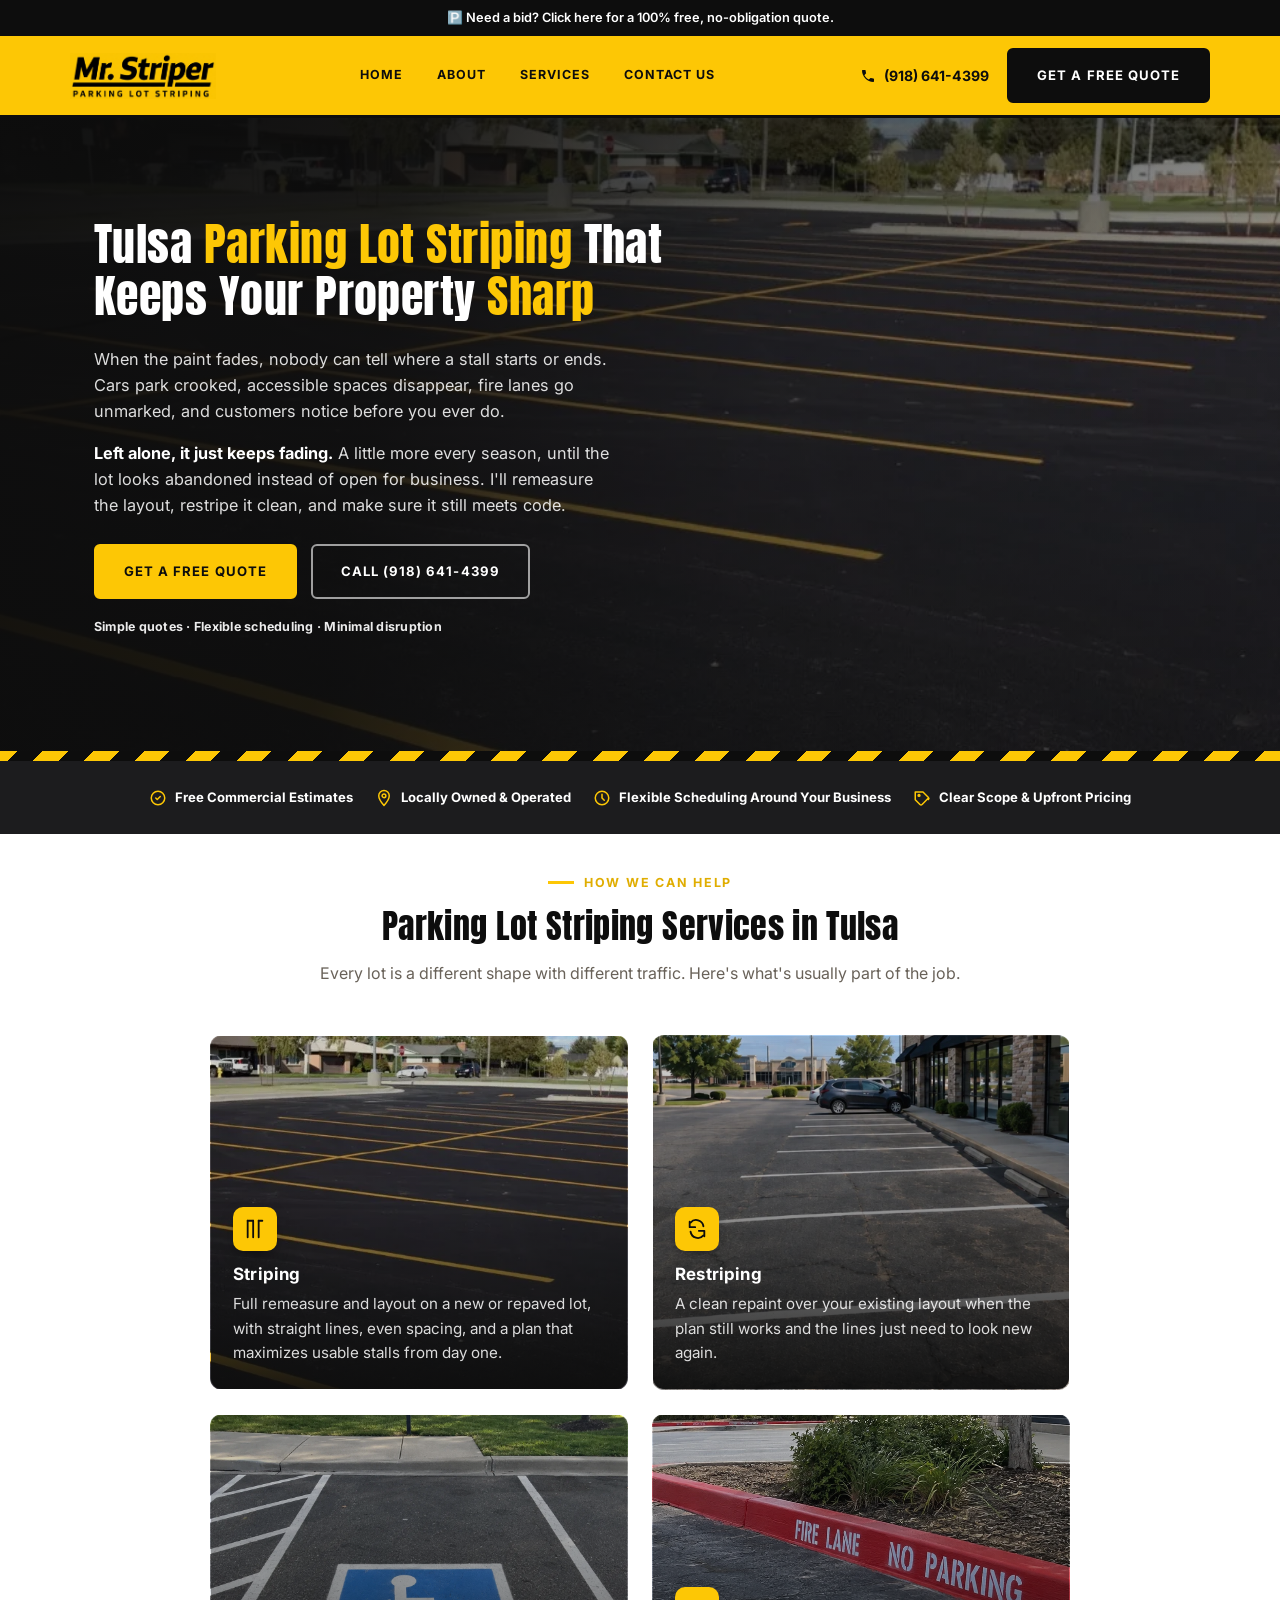
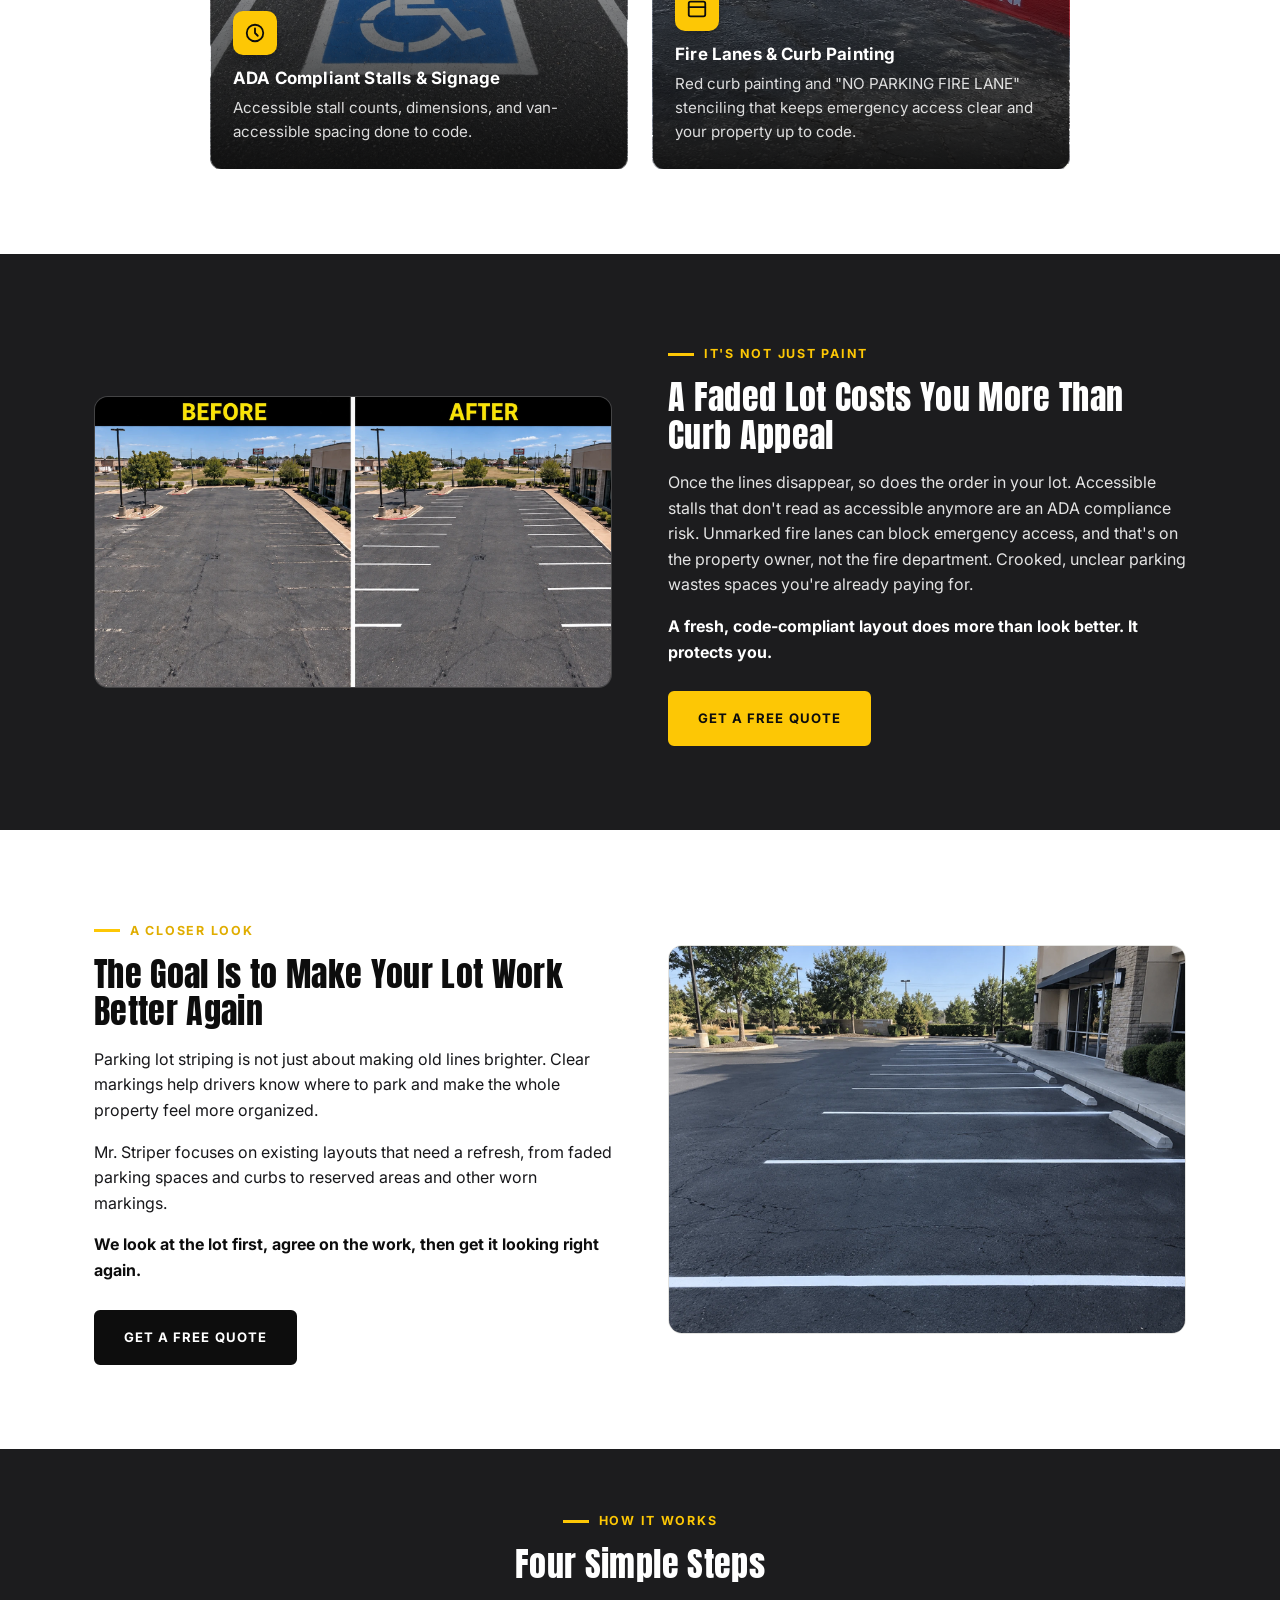
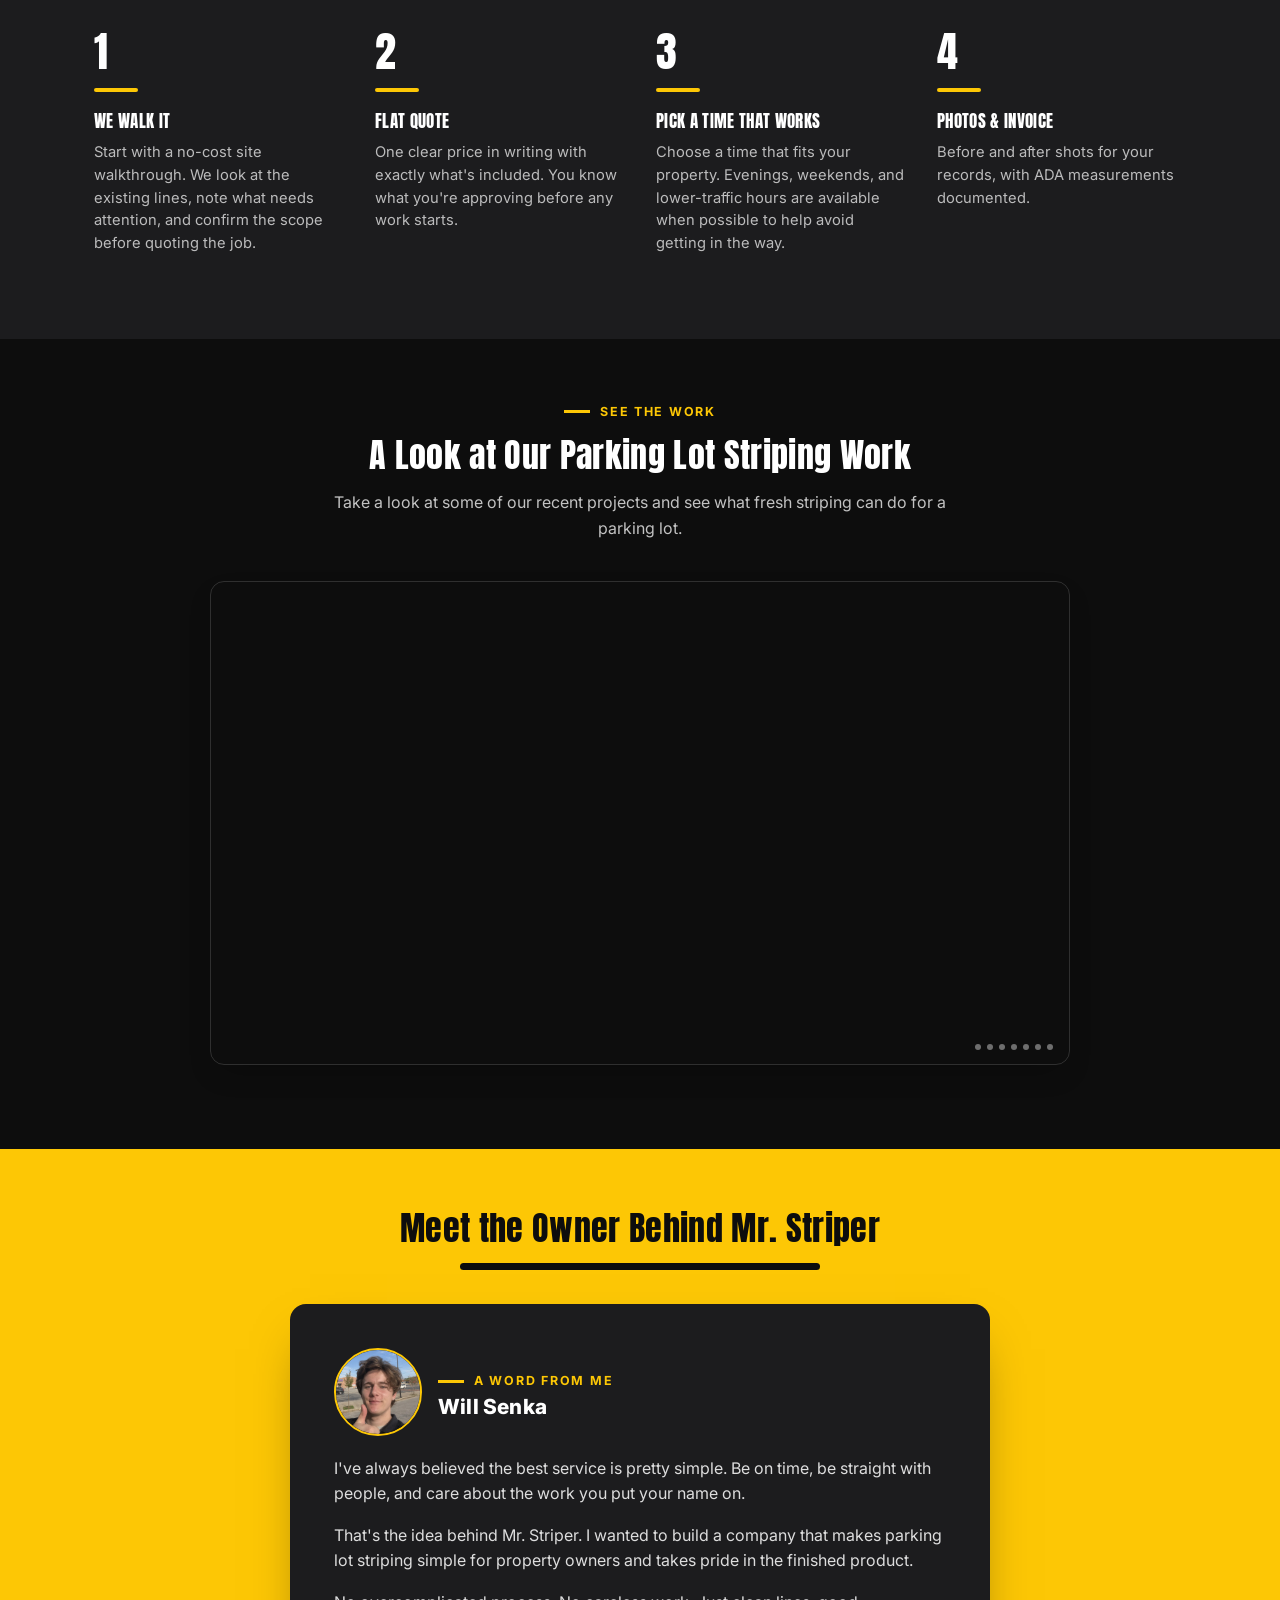
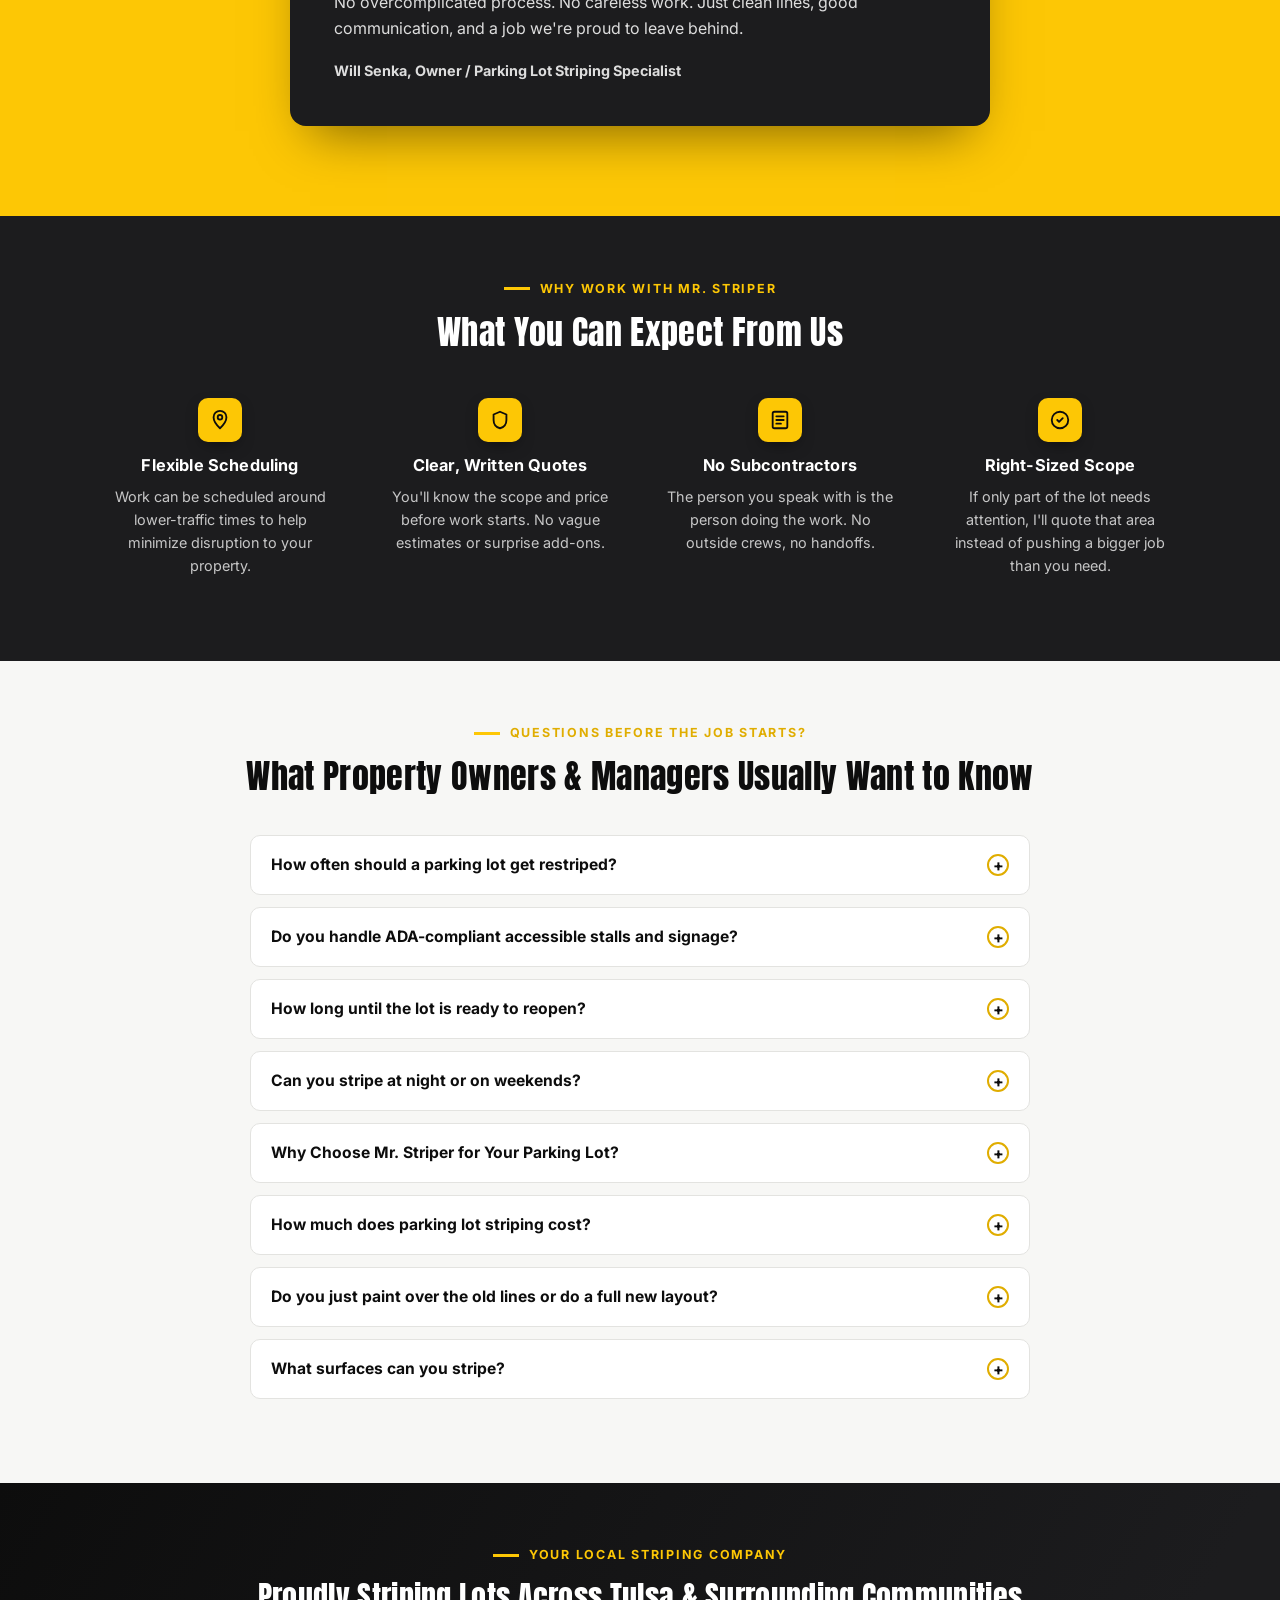
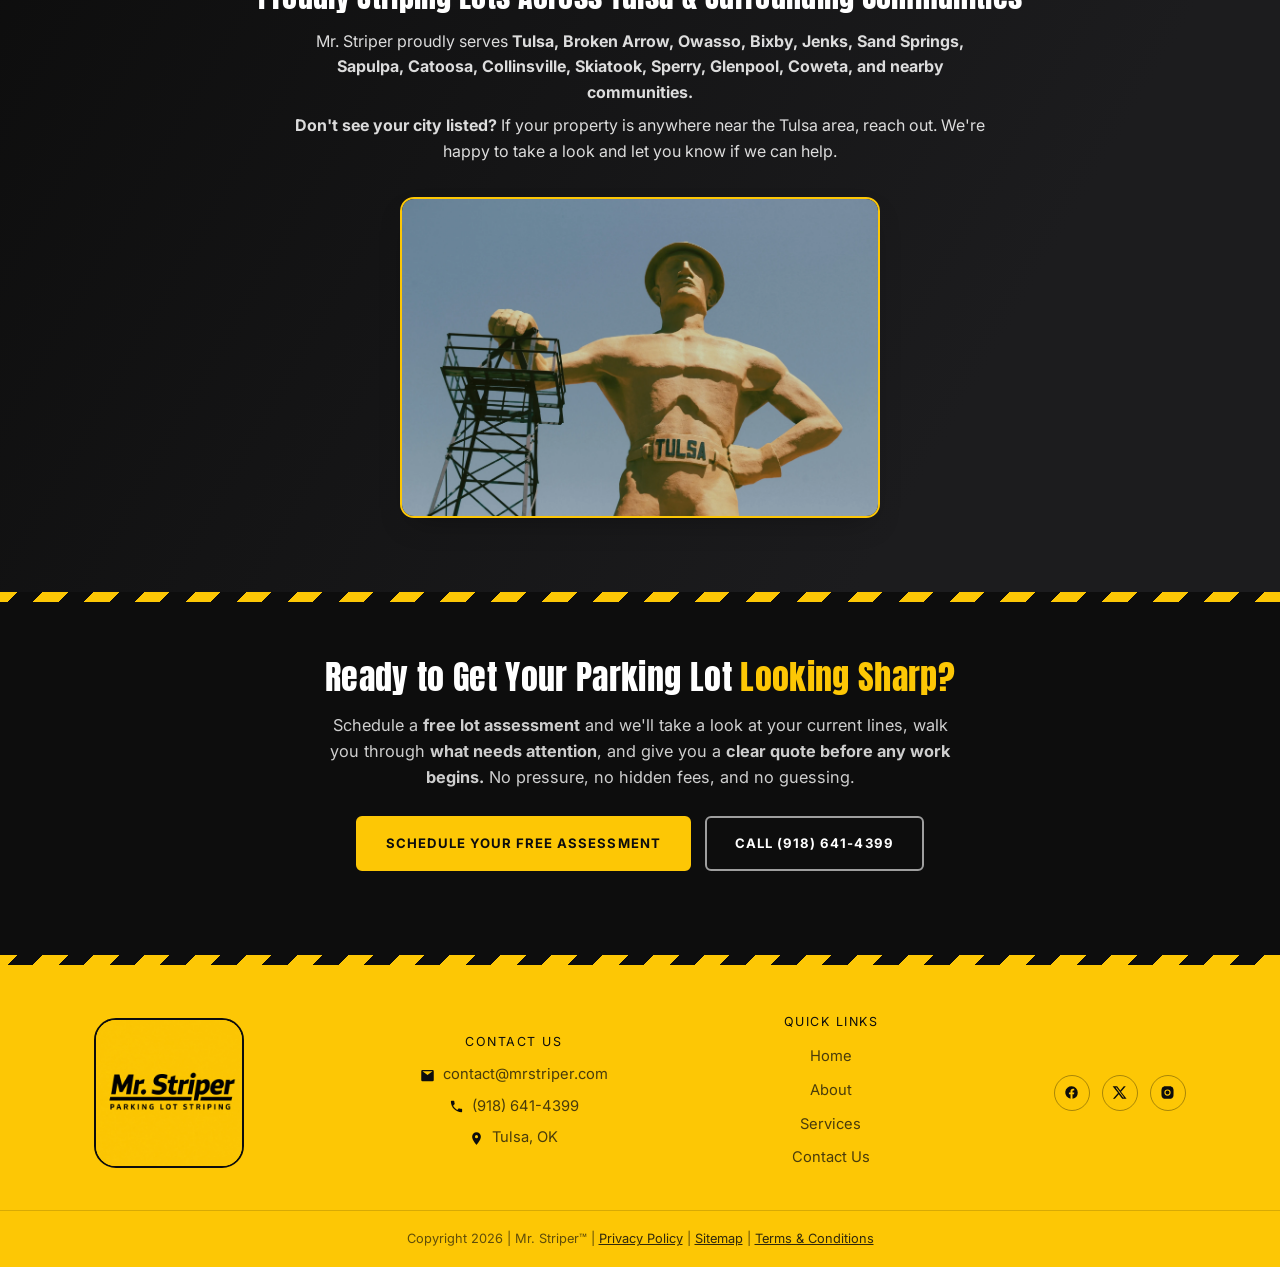
==== index.html @ 486c59cc "Update step 3 title and description in how-it-works section Co-Authored-By: Claude Sonnet 5 <noreply" ====
<!DOCTYPE html>
<html lang="en">
<head>
<meta charset="UTF-8">
<meta name="viewport" content="width=device-width, initial-scale=1.0">
<title>Mr. Striper | Parking Lot Striping in Tulsa, OK</title>
<meta name="description" content="Faded lines aren't just an eyesore. They're a liability. Mr. Striper restripes and remarks Tulsa parking lots so every stall is clear, compliant, and code-ready. Free quotes.">
<link rel="icon" type="image/svg+xml" href="favicon.svg">
<link rel="preconnect" href="https://fonts.googleapis.com">
<link rel="preconnect" href="https://fonts.gstatic.com" crossorigin>
<link href="https://fonts.googleapis.com/css2?family=Anton&family=Inter:wght@400;500;600;700;800&display=swap" rel="stylesheet">
<link rel="stylesheet" href="styles.css">
</head>
<body>

<div class="announcement-bar">
  <div class="wrap">
    <a href="#contact">🅿️ Need a bid? Click here for a 100% free, no-obligation quote.</a>
  </div>
</div>

<header class="site-header">
  <div class="wrap header-inner">
    <a href="#hero" class="brand">
      <img src="images/logo-header.png" alt="Mr. Striper - Parking Lot Striping" class="header-logo">
    </a>

    <nav class="main-nav" id="mainNav">
      <a href="#hero">Home</a>
      <a href="#about">About</a>
      <a href="#services">Services</a>
      <a href="#contact">Contact Us</a>
    </nav>

    <div class="header-actions">
      <a class="header-phone" href="tel:9186414399">
        <svg viewBox="0 0 24 24"><path d="M6.6 10.8c1.4 2.8 3.8 5.1 6.6 6.6l2.2-2.2c.3-.3.7-.4 1-.2 1.1.4 2.3.6 3.6.6.6 0 1 .4 1 1V20c0 .6-.4 1-1 1C10.9 21 3 13.1 3 3.9c0-.6.4-1 1-1h3.5c.6 0 1 .4 1 1 0 1.2.2 2.4.6 3.5.1.4 0 .8-.3 1l-2.2 2.4z"/></svg>
        <span class="phone-text">(918) 641-4399</span>
      </a>
      <a class="btn btn-navy" href="#contact">Get a Free Quote</a>
      <button class="nav-toggle" id="navToggle" aria-label="Toggle menu" aria-expanded="false">
        <span></span>
      </button>
    </div>
  </div>
</header>

<!-- HERO -->
<section class="hero" id="hero">
  <div class="hero-bg">
    <img src="images/hero-lot.webp" alt="Freshly striped commercial parking lot with crisp yellow lines, Tulsa OK">
    <div class="hero-bg-overlay"></div>
  </div>
  <div class="wrap hero-grid">
    <div class="hero-copy">
      <h1>Tulsa <span class="accent">Parking Lot Striping</span> That Keeps Your Property <span class="accent">Sharp</span></h1>
      <p>When the paint fades, nobody can tell where a stall starts or ends. Cars park crooked, accessible spaces disappear, fire lanes go unmarked, and customers notice before you ever do.</p>
      <p><strong>Left alone, it just keeps fading.</strong> A little more every season, until the lot looks abandoned instead of open for business. I'll remeasure the layout, restripe it clean, and make sure it still meets code.</p>
      <div class="cta-row">
        <a href="#contact" class="btn btn-primary">Get a Free Quote</a>
        <a href="tel:9186414399" class="btn btn-outline-white">Call (918) 641-4399</a>
      </div>
      <p class="hero-trust">Simple quotes &middot; Flexible scheduling &middot; Minimal disruption</p>
    </div>
  </div>
</section>

<div class="stripe-divider" aria-hidden="true"></div>

<!-- TRUST BADGES -->
<section class="trust-badges">
  <div class="wrap trust-badges-row">
    <div class="trust-badge">
      <svg viewBox="0 0 24 24" fill="none" stroke-width="2" stroke-linecap="round" stroke-linejoin="round"><path d="M9 12l2 2 4-4"/><circle cx="12" cy="12" r="9"/></svg>
      <span>Free Commercial Estimates</span>
    </div>
    <div class="trust-badge">
      <svg viewBox="0 0 24 24" fill="none" stroke-width="2" stroke-linecap="round" stroke-linejoin="round"><path d="M12 2a7 7 0 00-7 7c0 5.25 7 13 7 13s7-7.75 7-13a7 7 0 00-7-7zm0 9.5A2.5 2.5 0 1112 6.5a2.5 2.5 0 010 5z"/></svg>
      <span>Locally Owned &amp; Operated</span>
    </div>
    <div class="trust-badge">
      <svg viewBox="0 0 24 24" fill="none" stroke-width="2" stroke-linecap="round" stroke-linejoin="round"><circle cx="12" cy="12" r="9"/><path d="M12 7v5l3 3"/></svg>
      <span>Flexible Scheduling Around Your Business</span>
    </div>
    <div class="trust-badge">
      <svg viewBox="0 0 24 24" fill="none" stroke-width="2" stroke-linecap="round" stroke-linejoin="round"><path d="M20.6 12.1l-8.5 8.5a2 2 0 01-2.8 0L3 14.3V4h10.3l7.3 7.3a2 2 0 010 2.8z"/><circle cx="8" cy="8.5" r="1.2"/></svg>
      <span>Clear Scope &amp; Upfront Pricing</span>
    </div>
  </div>
</section>

<!-- SERVICES -->
<section class="section-light" id="services">
  <div class="wrap">
    <div class="services-head">
      <div class="eyebrow">How We Can Help</div>
      <h2>Parking Lot Striping Services in Tulsa</h2>
      <p>Every lot is a different shape with different traffic. Here's what's usually part of the job.</p>
    </div>

    <div class="services-grid">
      <div class="service-card card-photo-1">
        <div class="service-icon">
          <svg viewBox="0 0 24 24" fill="none" stroke-width="2" stroke-linecap="round" stroke-linejoin="round"><path d="M4 3v18M10 3v18M16 3v18"/><path d="M4 3h6M16 3h4"/></svg>
        </div>
        <h3>Striping</h3>
        <p>Full remeasure and layout on a new or repaved lot, with straight lines, even spacing, and a plan that maximizes usable stalls from day one.</p>
      </div>

      <div class="service-card card-photo-2">
        <div class="service-icon">
          <svg viewBox="0 0 24 24" fill="none" stroke-width="2" stroke-linecap="round" stroke-linejoin="round"><path d="M4 4v6h6"/><path d="M20 20v-6h-6"/><path d="M5 15a8 8 0 0014 4M19 9A8 8 0 005 5"/></svg>
        </div>
        <h3>Restriping</h3>
        <p>A clean repaint over your existing layout when the plan still works and the lines just need to look new again.</p>
      </div>

      <div class="service-card card-photo-3">
        <div class="service-icon">
          <svg viewBox="0 0 24 24" fill="none" stroke-width="2" stroke-linecap="round" stroke-linejoin="round"><circle cx="12" cy="12" r="9"/><path d="M12 7v5l3 3"/></svg>
        </div>
        <h3>ADA Compliant Stalls &amp; Signage</h3>
        <p>Accessible stall counts, dimensions, and van-accessible spacing done to code.</p>
      </div>

      <div class="service-card card-photo-4">
        <div class="service-icon">
          <svg viewBox="0 0 24 24" fill="none" stroke-width="2" stroke-linecap="round" stroke-linejoin="round"><rect x="3" y="4" width="18" height="16" rx="2"/><path d="M3 10h18"/></svg>
        </div>
        <h3>Fire Lanes &amp; Curb Painting</h3>
        <p>Red curb painting and "NO PARKING FIRE LANE" stenciling that keeps emergency access clear and your property up to code.</p>
      </div>
    </div>
  </div>
</section>

<!-- SECTION: it's not just paint -->
<section class="section-dark">
  <div class="wrap split">
    <div class="split-art">
      <div class="photo-frame">
        <img src="images/restripe-before-after.webp" alt="Before and after comparison of a commercial parking lot: cracked, unmarked asphalt on the left, freshly striped parking stalls on the right">
      </div>
    </div>
    <div class="split-copy">
      <div class="eyebrow on-dark">It's not just paint</div>
      <h2>A Faded Lot Costs You More Than Curb Appeal</h2>
      <p>Once the lines disappear, so does the order in your lot. Accessible stalls that don't read as accessible anymore are an ADA compliance risk. Unmarked fire lanes can block emergency access, and that's on the property owner, not the fire department. Crooked, unclear parking wastes spaces you're already paying for.</p>
      <p><strong>A fresh, code-compliant layout does more than look better. It protects you.</strong></p>
      <div class="cta-row">
        <a href="#contact" class="btn btn-primary">Get a Free Quote</a>
      </div>
    </div>
  </div>
</section>

<!-- SECTION: what we do -->
<section class="section-light" id="about-what">
  <div class="wrap split reverse">
    <div class="split-copy">
      <div class="eyebrow">A closer look</div>
      <h2>The Goal Is to Make Your Lot Work Better Again</h2>
      <p>Parking lot striping is not just about making old lines brighter. Clear markings help drivers know where to park and make the whole property feel more organized.</p>
      <p>Mr. Striper focuses on existing layouts that need a refresh, from faded parking spaces and curbs to reserved areas and other worn markings.</p>
      <p><strong>We look at the lot first, agree on the work, then get it looking right again.</strong></p>
      <div class="cta-row">
        <a href="#contact" class="btn btn-navy">Get a Free Quote</a>
      </div>
    </div>
    <div class="split-art">
      <div class="photo-frame ratio-4-3">
        <img src="images/stalls-and-stops.webp" alt="Crisp new white stall lines and wheel stops in a commercial parking lot next to a storefront">
      </div>
    </div>
  </div>
</section>

<!-- HOW IT WORKS -->
<section class="section-dark" id="how-it-works">
  <div class="wrap">
    <div class="services-head">
      <div class="eyebrow on-dark">How It Works</div>
      <h2>Four Simple Steps</h2>
    </div>

    <div class="steps-grid">
      <div class="step">
        <div class="step-num">1</div>
        <div class="step-rule"></div>
        <h3>We Walk It</h3>
        <p>Start with a no-cost site walkthrough. We look at the existing lines, note what needs attention, and confirm the scope before quoting the job.</p>
      </div>
      <div class="step">
        <div class="step-num">2</div>
        <div class="step-rule"></div>
        <h3>Flat Quote</h3>
        <p>One clear price in writing with exactly what's included. You know what you're approving before any work starts.</p>
      </div>
      <div class="step">
        <div class="step-num">3</div>
        <div class="step-rule"></div>
        <h3>Pick a Time That Works</h3>
        <p>Choose a time that fits your property. Evenings, weekends, and lower-traffic hours are available when possible to help avoid getting in the way.</p>
      </div>
      <div class="step">
        <div class="step-num">4</div>
        <div class="step-rule"></div>
        <h3>Photos &amp; Invoice</h3>
        <p>Before and after shots for your records, with ADA measurements documented.</p>
      </div>
    </div>
  </div>
</section>

<!-- WORK REEL -->
<section class="section-dark" id="work-reel">
  <div class="wrap">
    <div class="reel-head">
      <div class="eyebrow on-dark">See the work</div>
      <h2>A Look at Our Parking Lot Striping Work</h2>
      <p>Take a look at some of our recent projects and see what fresh striping can do for a parking lot.</p>
    </div>

    <div class="reel" id="workReel">
      <div class="reel-slide">
        <img src="images/hero-lot.webp" alt="Freshly striped commercial parking lot with crisp yellow lines, Tulsa OK">
        <div class="reel-caption">Fresh lines, ready to reopen the same day</div>
      </div>
      <div class="reel-slide">
        <img src="images/restripe-before-after.webp" alt="Before and after comparison of a commercial parking lot: cracked, unmarked asphalt on the left, freshly striped parking stalls on the right">
        <div class="reel-caption">A faded lot restriped clean and code-compliant</div>
      </div>
      <div class="reel-slide">
        <img src="images/stalls-and-stops.webp" alt="Crisp new white stall lines and wheel stops in a commercial parking lot next to a storefront">
        <div class="reel-caption">Crisp stall lines and wheel stops</div>
      </div>
      <div class="reel-slide">
        <img src="images/ada-stalls.webp" alt="Blue and white ADA accessible parking space with a cross-hatched access aisle next to a sidewalk">
        <div class="reel-caption">ADA-compliant accessible stalls, done to code</div>
      </div>
      <div class="reel-slide">
        <img src="images/fire-lane-curb.webp" alt="Red curb painted and stenciled with FIRE LANE NO PARKING in white letters">
        <div class="reel-caption">Fire lane curb painting that keeps access clear</div>
      </div>
      <div class="reel-slide">
        <img src="images/restriping-lines.webp" alt="Fresh white parking stall lines painted over a cracked asphalt lot next to a storefront">
        <div class="reel-caption">Straight, evenly spaced restriping</div>
      </div>
      <div class="reel-slide">
        <img src="images/owner-will.jpg" alt="Will Senka, owner of Mr. Striper, giving a thumbs up">
        <div class="reel-caption">Will Senka, owner of Mr. Striper</div>
      </div>
      <div class="reel-dots">
        <span></span>
        <span></span>
        <span></span>
        <span></span>
        <span></span>
        <span></span>
        <span></span>
      </div>
    </div>
  </div>
</section>

<!-- MEET THE OWNER -->
<section class="owner-section" id="about">
  <div class="wrap">
    <h2>Meet the Owner Behind Mr. Striper</h2>

    <div class="owner-card">
      <div class="owner-top">
        <div class="owner-avatar">
          <img src="images/owner-will.jpg" alt="Will Senka, owner of Mr. Striper, giving a thumbs up">
        </div>
        <div>
          <div class="eyebrow on-dark">A word from me</div>
          <h3>Will Senka</h3>
        </div>
      </div>
      <p>I've always believed the best service is pretty simple. Be on time, be straight with people, and care about the work you put your name on.</p>
      <p>That's the idea behind Mr. Striper. I wanted to build a company that makes parking lot striping simple for property owners and takes pride in the finished product.</p>
      <p>No overcomplicated process. No careless work. Just clean lines, good communication, and a job we're proud to leave behind.</p>
      <p class="owner-sign">Will Senka, Owner / Parking Lot Striping Specialist</p>
    </div>
  </div>
</section>

<!-- TRUST STRIP -->
<section class="section-dark" id="trust-strip">
  <div class="wrap">
    <div class="services-head">
      <div class="eyebrow on-dark">Why work with Mr. Striper</div>
      <h2>What You Can Expect From Us</h2>
    </div>

    <div class="trust-grid">
      <div class="trust-item">
        <div class="service-icon">
          <svg viewBox="0 0 24 24" fill="none" stroke-width="2" stroke-linecap="round" stroke-linejoin="round"><path d="M12 21s7-6.5 7-12a7 7 0 10-14 0c0 5.5 7 12 7 12z"/><circle cx="12" cy="9" r="2.5"/></svg>
        </div>
        <h3>Flexible Scheduling</h3>
        <p>Work can be scheduled around lower-traffic times to help minimize disruption to your property.</p>
      </div>
      <div class="trust-item">
        <div class="service-icon">
          <svg viewBox="0 0 24 24" fill="none" stroke-width="2" stroke-linecap="round" stroke-linejoin="round"><path d="M12 3l7 3v6c0 4.5-3 8-7 9-4-1-7-4.5-7-9V6l7-3z"/></svg>
        </div>
        <h3>Clear, Written Quotes</h3>
        <p>You'll know the scope and price before work starts. No vague estimates or surprise add-ons.</p>
      </div>
      <div class="trust-item">
        <div class="service-icon">
          <svg viewBox="0 0 24 24" fill="none" stroke-width="2" stroke-linecap="round" stroke-linejoin="round"><rect x="4" y="3" width="16" height="18" rx="2"/><path d="M8 8h8M8 12h8M8 16h5"/></svg>
        </div>
        <h3>No Subcontractors</h3>
        <p>The person you speak with is the person doing the work. No outside crews, no handoffs.</p>
      </div>
      <div class="trust-item">
        <div class="service-icon">
          <svg viewBox="0 0 24 24" fill="none" stroke-width="2" stroke-linecap="round" stroke-linejoin="round"><path d="M9 12l2 2 4-4"/><circle cx="12" cy="12" r="9"/></svg>
        </div>
        <h3>Right-Sized Scope</h3>
        <p>If only part of the lot needs attention, I'll quote that area instead of pushing a bigger job than you need.</p>
      </div>
    </div>
  </div>
</section>

<!-- FAQ -->
<section class="section-soft">
  <div class="wrap">
    <div class="faq-head">
      <div class="eyebrow">Questions Before the Job Starts?</div>
      <h2>What Property Owners &amp; Managers Usually Want to Know</h2>
    </div>

    <div class="faq-list" id="faqList">
      <div class="faq-item">
        <button class="faq-q">How often should a parking lot get restriped?
          <span class="icon">+</span>
        </button>
        <div class="faq-a"><div class="faq-a-inner">Most lots need a refresh every 12–24 months depending on traffic volume and sun exposure. If your lines can hold on a little longer, I'll tell you that honestly instead of pushing a job you don't need yet.</div></div>
      </div>

      <div class="faq-item">
        <button class="faq-q">Do you handle ADA-compliant accessible stalls and signage?
          <span class="icon">+</span>
        </button>
        <div class="faq-a"><div class="faq-a-inner">Yes. Whether your ADA spaces need a fresh restripe or a new layout, we can mark accessible and van-accessible stalls to spec and install the required signs.</div></div>
      </div>

      <div class="faq-item">
        <button class="faq-q">How long until the lot is ready to reopen?
          <span class="icon">+</span>
        </button>
        <div class="faq-a"><div class="faq-a-inner">Usually, not long. Fresh striping can be dry to the touch within 15 to 30 minutes and ready for light vehicle traffic in about 1 to 2 hours. Things like heat, humidity, and weather can change that a little, but we'll let you know exactly what to expect before the work starts and when it's safe to drive over the new lines.</div></div>
      </div>

      <div class="faq-item">
        <button class="faq-q">Can you stripe at night or on weekends?
          <span class="icon">+</span>
        </button>
        <div class="faq-a"><div class="faq-a-inner">Yes. A lot of commercial jobs get scheduled after hours or on weekends specifically so it doesn't cut into business hours or customer traffic.</div></div>
      </div>

      <div class="faq-item">
        <button class="faq-q">Why Choose Mr. Striper for Your Parking Lot?
          <span class="icon">+</span>
        </button>
        <div class="faq-a"><div class="faq-a-inner">We keep the process simple. You'll know what we're doing, what it will cost, and when the work will be done before we get started. We focus on careful prep, clean lines, and doing the job right instead of rushing to the next one.</div></div>
      </div>

      <div class="faq-item">
        <button class="faq-q">How much does parking lot striping cost?
          <span class="icon">+</span>
        </button>
        <div class="faq-a"><div class="faq-a-inner">It depends on lot size, stall count, and whether we're doing a full re-layout or a straightforward restripe. I'll walk the lot with you and give you a straightforward quote before any work starts. No surprises.</div></div>
      </div>

      <div class="faq-item">
        <button class="faq-q">Do you just paint over the old lines or do a full new layout?
          <span class="icon">+</span>
        </button>
        <div class="faq-a"><div class="faq-a-inner">We can do both. If the current layout still works, we can restripe the existing lines. If you want a fresh layout, we can measure it out and start from there. It really depends on what your lot needs and what you're looking to get done.</div></div>
      </div>

      <div class="faq-item">
        <button class="faq-q">What surfaces can you stripe?
          <span class="icon">+</span>
        </button>
        <div class="faq-a"><div class="faq-a-inner">Both asphalt and concrete can be striped. We use the right prep and paint for the surface so the lines hold up properly.</div></div>
      </div>
    </div>
  </div>
</section>

<!-- SERVICE AREA -->
<section class="area-band">
  <div class="wrap">
    <div class="eyebrow">Your Local Striping Company</div>
    <h2>Proudly Striping Lots Across Tulsa &amp; Surrounding Communities</h2>
    <p>Mr. Striper proudly serves <strong>Tulsa, Broken Arrow, Owasso, Bixby, Jenks, Sand Springs, Sapulpa, Catoosa, Collinsville, Skiatook, Sperry, Glenpool, Coweta, and nearby communities.</strong></p>
    <p><strong>Don't see your city listed?</strong> If your property is anywhere near the Tulsa area, reach out. We're happy to take a look and let you know if we can help.</p>
    <div class="area-photo">
      <img src="images/golden-driller.webp" alt="The Golden Driller statue, a Tulsa landmark">
    </div>
  </div>
</section>

<div class="stripe-divider" aria-hidden="true"></div>

<!-- FINAL CTA -->
<section class="final-cta">
  <div class="wrap">
    <h2>Ready to Get Your Parking Lot <span class="accent">Looking Sharp?</span></h2>
    <p>Schedule a <strong>free lot assessment</strong> and we'll take a look at your current lines, walk you through <strong>what needs attention</strong>, and give you a <strong>clear quote before any work begins.</strong> No pressure, no hidden fees, and no guessing.</p>
    <div class="cta-row cta-row-center">
      <a href="#contact" class="btn btn-primary">Schedule Your Free Assessment</a>
      <a href="tel:9186414399" class="btn btn-outline-white">Call (918) 641-4399</a>
    </div>
  </div>
</section>

<div class="stripe-divider" aria-hidden="true"></div>

<!-- FOOTER -->
<footer class="site-footer" id="contact">
  <div class="wrap footer-inner">
    <span class="logo-badge" aria-hidden="true">
      <img src="images/logo.jpg" alt="">
    </span>

    <div class="footer-contact">
      <h4>Contact Us</h4>
      <ul>
        <li>
          <svg viewBox="0 0 24 24"><path d="M2 5a2 2 0 012-2h16a2 2 0 012 2v14a2 2 0 01-2 2H4a2 2 0 01-2-2V5zm2 0l8 6 8-6"/></svg>
          <a href="mailto:contact@mrstriper.com">contact@mrstriper.com</a>
        </li>
        <li>
          <svg viewBox="0 0 24 24"><path d="M6.6 10.8c1.4 2.8 3.8 5.1 6.6 6.6l2.2-2.2c.3-.3.7-.4 1-.2 1.1.4 2.3.6 3.6.6.6 0 1 .4 1 1V20c0 .6-.4 1-1 1C10.9 21 3 13.1 3 3.9c0-.6.4-1 1-1h3.5c.6 0 1 .4 1 1 0 1.2.2 2.4.6 3.5.1.4 0 .8-.3 1l-2.2 2.4z"/></svg>
          <a href="tel:9186414399">(918) 641-4399</a>
        </li>
        <li>
          <svg viewBox="0 0 24 24"><path d="M12 2a7 7 0 00-7 7c0 5.25 7 13 7 13s7-7.75 7-13a7 7 0 00-7-7zm0 9.5A2.5 2.5 0 1112 6.5a2.5 2.5 0 010 5z"/></svg>
          Tulsa, OK
        </li>
      </ul>
    </div>

    <div class="footer-links">
      <h4>Quick Links</h4>
      <ul>
        <li><a href="#hero">Home</a></li>
        <li><a href="#about">About</a></li>
        <li><a href="#services">Services</a></li>
        <li><a href="#contact">Contact Us</a></li>
      </ul>
    </div>

    <div class="footer-social">
      <a href="#" aria-label="Facebook"><svg viewBox="0 0 24 24"><path d="M22 12a10 10 0 10-11.6 9.9v-7H7.9V12h2.5V9.8c0-2.5 1.5-3.9 3.8-3.9 1.1 0 2.2.2 2.2.2v2.5h-1.2c-1.2 0-1.6.8-1.6 1.6V12h2.8l-.4 2.9h-2.4v7A10 10 0 0022 12z"/></svg></a>
      <a href="#" aria-label="X / Twitter"><svg viewBox="0 0 24 24"><path d="M18.9 2H22l-7.6 8.6L23.3 22h-7l-5.5-7.2L4.6 22H1.5l8.1-9.2L1 2h7.2l5 6.6L18.9 2zm-1.2 18h1.7L7.4 3.9H5.6L17.7 20z"/></svg></a>
      <a href="#" aria-label="Instagram"><svg viewBox="0 0 24 24"><path d="M12 2c-2.7 0-3 0-4 .1-1 .1-1.7.2-2.3.5a4.6 4.6 0 00-1.7 1.1A4.6 4.6 0 002.9 5.4c-.3.6-.4 1.3-.5 2.3C2.3 8.7 2.3 9 2.3 12s0 3.3.1 4.3c.1 1 .2 1.7.5 2.3.3.6.6 1.1 1.1 1.7.5.5 1 .9 1.7 1.1.6.3 1.3.4 2.3.5 1 .1 1.3.1 4 .1s3 0 4-.1c1-.1 1.7-.2 2.3-.5a4.6 4.6 0 001.7-1.1c.5-.5.9-1 1.1-1.7.3-.6.4-1.3.5-2.3.1-1 .1-1.3.1-4.3s0-3.3-.1-4.3c-.1-1-.2-1.7-.5-2.3a4.6 4.6 0 00-1.1-1.7 4.6 4.6 0 00-1.7-1.1c-.6-.3-1.3-.4-2.3-.5C15 2 14.7 2 12 2zm0 5a5 5 0 110 10 5 5 0 010-10zm0 8.2a3.2 3.2 0 100-6.4 3.2 3.2 0 000 6.4zm5.2-8.4a1.2 1.2 0 100-2.4 1.2 1.2 0 000 2.4z"/></svg></a>
    </div>
  </div>

  <div class="footer-bottom">
    Copyright 2026 | Mr. Striper™ | <a href="#">Privacy Policy</a> | <a href="#">Sitemap</a> | <a href="#">Terms &amp; Conditions</a>
  </div>
</footer>

<script src="script.js"></script>
</body>
</html>
---- styles.css ----
/* ==========================================================================
   Mr. Striper — stylesheet
   ========================================================================== */

:root {
  --yellow: #fdc705;
  --yellow-deep: #e0ad00;
  --black: #0d0d0d;
  --charcoal: #1c1c1e;
  --asphalt: #2a2a2d;
  --white: #ffffff;
  --off-white: #f7f7f5;
  --ink: #17171a;
  --gray-mid: #696259;
  --border-soft: #e3e3e0;
  --red: #c22a22;
  --blue: #1959a8;

  --font-head: 'Anton', 'Arial Narrow', Arial, sans-serif;
  --font-body: 'Inter', 'Segoe UI', Arial, sans-serif;

  --max: 1140px;
  --radius: 10px;
  --shadow: 0 12px 30px -12px rgba(0, 0, 0, 0.35);
}

* {
  box-sizing: border-box;
}

html {
  scroll-behavior: smooth;
}

#hero,
#about,
#services,
#contact {
  scroll-margin-top: 79px;
}

body {
  margin: 0;
  font-family: var(--font-body);
  color: var(--ink);
  background: var(--white);
  line-height: 1.6;
  -webkit-font-smoothing: antialiased;
}

img {
  max-width: 100%;
  display: block;
}

a {
  color: inherit;
  text-decoration: none;
}

h1, h2, h3, h4 {
  font-family: var(--font-head);
  font-weight: 400;
  color: var(--black);
  letter-spacing: 0.01em;
  margin: 0 0 0.5em;
  line-height: 1.12;
}

p {
  margin: 0 0 1em;
}

.wrap {
  width: 100%;
  max-width: var(--max);
  margin: 0 auto;
  padding: 0 24px;
}

.eyebrow {
  display: inline-flex;
  align-items: center;
  gap: 10px;
  font-family: var(--font-body);
  font-size: 0.78rem;
  font-weight: 700;
  letter-spacing: 0.14em;
  text-transform: uppercase;
  color: var(--yellow-deep);
  margin-bottom: 14px;
}

.eyebrow::before {
  content: "";
  display: inline-block;
  width: 26px;
  height: 3px;
  background: var(--yellow);
}

.eyebrow.on-dark {
  color: var(--yellow);
}

section {
  padding: 84px 0;
}

#services {
  padding-top: 32px;
}

#work-reel {
  padding-top: 56px;
  background: var(--black);
}

#how-it-works {
  padding-top: 56px;
}

#trust-strip {
  padding-top: 56px;
}

/* ---------- Trust badges ---------- */
.trust-badges {
  background: var(--charcoal);
  padding: 26px 0;
}

.trust-badges-row {
  display: flex;
  flex-wrap: wrap;
  justify-content: center;
  align-items: center;
  gap: 14px 22px;
}

.trust-badge {
  display: flex;
  align-items: center;
  gap: 8px;
  font-family: var(--font-body);
  font-weight: 700;
  font-size: 0.82rem;
  color: var(--white);
  white-space: nowrap;
}

.trust-badge svg {
  width: 18px;
  height: 18px;
  stroke: var(--yellow);
  flex-shrink: 0;
}

/* ---------- Hazard stripe divider ---------- */
.stripe-divider {
  height: 10px;
  background: repeating-linear-gradient(
    -45deg,
    var(--yellow),
    var(--yellow) 18px,
    var(--black) 18px,
    var(--black) 36px
  );
}

/* ---------- Buttons ---------- */
.btn {
  display: inline-flex;
  align-items: center;
  justify-content: center;
  gap: 8px;
  font-family: var(--font-body);
  font-weight: 700;
  font-size: 0.82rem;
  letter-spacing: 0.08em;
  text-transform: uppercase;
  padding: 15px 28px;
  border-radius: 6px;
  border: 2px solid transparent;
  cursor: pointer;
  transition: transform 0.15s ease, box-shadow 0.15s ease, background 0.15s ease, color 0.15s ease;
  white-space: nowrap;
}

.btn:hover {
  transform: translateY(-2px);
}

.btn-primary {
  background: var(--yellow);
  color: var(--black);
  border-color: var(--yellow);
}

.btn-primary:hover {
  background: var(--yellow-deep);
  border-color: var(--yellow-deep);
  box-shadow: 0 10px 20px -8px rgba(253, 199, 5, 0.55);
}

.btn-outline-navy {
  background: transparent;
  color: var(--black);
  border-color: var(--black);
}

.btn-outline-navy:hover {
  background: var(--black);
  color: var(--white);
}

.btn-outline-white {
  background: transparent;
  color: var(--white);
  border-color: rgba(255, 255, 255, 0.6);
}

.btn-outline-white:hover {
  background: var(--white);
  color: var(--black);
  border-color: var(--white);
}

.btn-navy {
  background: var(--black);
  color: var(--white);
  border-color: var(--black);
}

.btn-navy:hover {
  background: #000;
  border-color: #000;
  box-shadow: 0 10px 20px -8px rgba(0, 0, 0, 0.55);
}

.cta-row {
  display: flex;
  flex-wrap: wrap;
  gap: 14px;
  margin-top: 26px;
}

/* ---------- Logo ---------- */
.brand {
  display: inline-flex;
  align-items: center;
  gap: 12px;
}

.logo-badge {
  width: 150px;
  height: 150px;
  border-radius: 22px;
  overflow: hidden;
  flex-shrink: 0;
  border: 2px solid var(--black);
}

.logo-badge img {
  width: 100%;
  height: 100%;
  object-fit: cover;
}

.header-logo {
  height: 46px;
  width: auto;
  display: block;
}

/* ---------- Announcement bar ---------- */
.announcement-bar {
  background: var(--black);
}

.announcement-bar a {
  display: block;
  padding: 8px 24px;
  text-align: center;
  font-family: var(--font-body);
  font-size: 0.8rem;
  font-weight: 600;
  color: var(--white);
  text-decoration: none;
}

.announcement-bar a:hover {
  color: var(--yellow);
}

/* ---------- Header ---------- */
header.site-header {
  position: sticky;
  top: 0;
  z-index: 100;
  background: var(--yellow);
  border-bottom: 3px solid var(--black);
}

.header-inner {
  display: flex;
  align-items: center;
  justify-content: space-between;
  gap: 20px;
  padding: 12px 0;
}

nav.main-nav {
  display: flex;
  align-items: center;
  gap: 30px;
}

nav.main-nav a {
  font-family: var(--font-body);
  font-size: 0.78rem;
  font-weight: 700;
  letter-spacing: 0.08em;
  text-transform: uppercase;
  color: var(--black);
  padding: 6px 2px;
  border-bottom: 2px solid transparent;
  transition: border-color 0.15s ease, color 0.15s ease;
}

nav.main-nav a:hover,
nav.main-nav a.active {
  border-color: var(--black);
}

.header-actions {
  display: flex;
  align-items: center;
  gap: 18px;
}

.header-phone {
  display: flex;
  align-items: center;
  gap: 8px;
  font-family: var(--font-body);
  font-weight: 700;
  font-size: 0.88rem;
  color: var(--black);
  white-space: nowrap;
}

.header-phone svg {
  width: 16px;
  height: 16px;
  fill: var(--black);
}

.nav-toggle {
  display: none;
  background: none;
  border: none;
  cursor: pointer;
  padding: 6px;
}

.nav-toggle span,
.nav-toggle span::before,
.nav-toggle span::after {
  display: block;
  width: 24px;
  height: 2px;
  background: var(--black);
  position: relative;
  transition: 0.2s ease;
}

.nav-toggle span::before {
  content: "";
  position: absolute;
  top: -7px;
}

.nav-toggle span::after {
  content: "";
  position: absolute;
  top: 7px;
}

/* ---------- Hero ---------- */
.hero {
  position: relative;
  overflow: hidden;
  padding: 100px 0 114px;
}

.hero-bg {
  position: absolute;
  inset: 0;
  z-index: 0;
}

.hero-bg img {
  width: 100%;
  height: 100%;
  object-fit: cover;
  object-position: center 70%;
}

.hero-bg-overlay {
  position: absolute;
  inset: 0;
  background:
    linear-gradient(100deg, rgba(13, 13, 13, 0.97) 0%, rgba(13, 13, 13, 0.9) 30%, rgba(13, 13, 13, 0.58) 58%, rgba(13, 13, 13, 0.3) 100%),
    linear-gradient(180deg, rgba(13, 13, 13, 0.25) 0%, rgba(13, 13, 13, 0) 35%, rgba(13, 13, 13, 0.4) 100%);
}

.hero-grid {
  position: relative;
  z-index: 1;
}

.hero-copy {
  max-width: 620px;
}

.hero h1 {
  font-size: 2.9rem;
  color: var(--white);
}

.hero h1 .accent {
  color: var(--yellow);
}

.final-cta h2 .accent {
  color: var(--yellow);
}

.hero p {
  color: rgba(255, 255, 255, 0.86);
  font-size: 1.02rem;
  max-width: 52ch;
}

.hero p strong {
  color: var(--white);
}

.hero .hero-trust {
  margin: 18px 0 0;
  font-family: var(--font-body);
  font-weight: 700;
  font-size: 0.78rem;
  letter-spacing: 0.02em;
  color: rgba(255, 255, 255, 0.92);
}

/* ---------- Alternating content sections ---------- */
.split {
  display: grid;
  grid-template-columns: 1fr 1fr;
  gap: 56px;
  align-items: center;
}

.split.reverse .split-art {
  order: 2;
}

.split.reverse .split-copy {
  order: 1;
}

.split-art {
  background: var(--off-white);
  border: 1px solid var(--border-soft);
  border-radius: 14px;
  overflow: hidden;
}

.photo-frame {
  aspect-ratio: 16 / 9;
  overflow: hidden;
}

.photo-frame.ratio-4-3 {
  aspect-ratio: 4 / 3;
}

.photo-frame img {
  width: 100%;
  height: 100%;
  object-fit: cover;
}

/* ---------- Illustrated before/after panels ---------- */
.before-after {
  display: grid;
  grid-template-columns: 1fr 1fr;
  gap: 3px;
  aspect-ratio: 4 / 3;
  background: var(--black);
}

.ba-panel {
  position: relative;
  overflow: hidden;
}

.ba-panel svg {
  width: 100%;
  height: 100%;
  display: block;
}

.ba-label {
  position: absolute;
  top: 0;
  left: 0;
  right: 0;
  z-index: 1;
  text-align: center;
  padding: 8px 4px;
  font-family: var(--font-body);
  font-weight: 700;
  font-size: 0.72rem;
  letter-spacing: 0.1em;
  text-transform: uppercase;
  color: var(--white);
}

.ba-before {
  background: rgba(0, 0, 0, 0.55);
}

.ba-after {
  background: var(--yellow-deep);
  color: var(--black);
}

.split-copy p strong {
  color: var(--black);
}

.section-light {
  background: var(--white);
}

.section-soft {
  background: var(--off-white);
  padding-top: 56px;
}

/* ---------- Dark feature section ---------- */
.section-dark {
  background: var(--charcoal);
  color: rgba(255, 255, 255, 0.88);
}

.section-dark h2 {
  color: var(--white);
}

.section-dark .split-copy h2,
#about-what .split-copy h2 {
  font-size: 2.1rem;
}

.section-dark .split-art {
  background: rgba(255, 255, 255, 0.04);
  border: 1px solid rgba(255, 255, 255, 0.14);
}

.section-dark p strong {
  color: var(--white);
}

/* ---------- Services ---------- */
.services-head {
  text-align: center;
  max-width: 640px;
  margin: 0 auto 48px;
}

.services-head h2 {
  font-size: 2.1rem;
}

.services-head p {
  color: var(--gray-mid);
}

.services-grid {
  display: grid;
  grid-template-columns: repeat(2, 1fr);
  gap: 24px;
  max-width: 860px;
  margin: 0 auto;
}

.service-card {
  position: relative;
  overflow: hidden;
  border-radius: 12px;
  aspect-ratio: 4 / 3.4;
  padding: 22px 22px 24px;
  display: flex;
  flex-direction: column;
  justify-content: flex-end;
  background-size: cover;
  background-repeat: no-repeat;
  border: 1px solid rgba(255, 255, 255, 0.1);
  transition: transform 0.18s ease, box-shadow 0.18s ease;
}

.service-card::before {
  content: "";
  position: absolute;
  inset: 0;
  background: linear-gradient(180deg, rgba(13, 13, 13, 0.15) 0%, rgba(13, 13, 13, 0.4) 45%, rgba(13, 13, 13, 0.94) 100%);
  z-index: 0;
}

.service-card > * {
  position: relative;
  z-index: 1;
}

.service-card:hover {
  transform: translateY(-4px);
  box-shadow: var(--shadow);
}

.card-photo-1 { background-image: url("images/hero-lot.webp"); background-position: center 30%; }
.card-photo-2 { background-image: url("images/restriping-lines.webp"); background-position: center 30%; }
.card-photo-3 { background-image: url("images/ada-stalls.webp"); background-position: center 35%; }
.card-photo-4 { background-image: url("images/fire-lane-curb.webp"); background-position: 60% 50%; }

.service-icon {
  width: 44px;
  height: 44px;
  border-radius: 10px;
  background: var(--yellow);
  display: flex;
  align-items: center;
  justify-content: center;
  margin-bottom: 14px;
  box-shadow: 0 6px 16px -6px rgba(0, 0, 0, 0.6);
}

.service-icon svg {
  width: 22px;
  height: 22px;
  stroke: var(--black);
}

.service-card h3 {
  color: var(--white);
  font-family: var(--font-body);
  font-weight: 700;
  font-size: 1.06rem;
  margin-bottom: 8px;
}

.service-card p {
  color: rgba(255, 255, 255, 0.85);
  font-size: 0.95rem;
  margin-bottom: 0;
}

/* ---------- Trust strip ---------- */
.trust-grid {
  display: grid;
  grid-template-columns: repeat(4, 1fr);
  gap: 28px;
}

.trust-item {
  display: flex;
  flex-direction: column;
  align-items: center;
  text-align: center;
  gap: 10px;
}

.trust-item .service-icon {
  margin-bottom: 4px;
}

.trust-item h3 {
  font-family: var(--font-body);
  font-weight: 700;
  font-size: 1.02rem;
  color: var(--white);
  margin: 0;
}

.trust-item p {
  font-family: var(--font-body);
  font-size: 0.9rem;
  color: rgba(255, 255, 255, 0.75);
  max-width: 26ch;
  margin: 0;
}

/* ---------- How it works ---------- */
.steps-grid {
  display: grid;
  grid-template-columns: repeat(4, 1fr);
  gap: 32px;
}

.step-num {
  font-family: var(--font-head);
  font-size: 2.6rem;
  color: var(--white);
  line-height: 1;
  margin-bottom: 16px;
}

.step-rule {
  width: 44px;
  height: 4px;
  background: var(--yellow);
  border-radius: 2px;
  margin-bottom: 20px;
}

.step h3 {
  font-family: var(--font-head);
  font-size: 1.05rem;
  letter-spacing: 0.02em;
  text-transform: uppercase;
  color: var(--white);
  margin-bottom: 10px;
}

.step p {
  font-family: var(--font-body);
  font-size: 0.92rem;
  line-height: 1.55;
  color: rgba(255, 255, 255, 0.7);
  margin: 0;
}

/* ---------- Work reel ---------- */
.reel-head {
  text-align: center;
  max-width: 640px;
  margin: 0 auto 40px;
}

.reel-head h2 {
  font-size: 2.1rem;
}

.reel-head p {
  color: rgba(255, 255, 255, 0.75);
}

.reel {
  position: relative;
  max-width: 860px;
  margin: 0 auto;
  aspect-ratio: 16 / 9;
  border-radius: 14px;
  overflow: hidden;
  box-shadow: var(--shadow);
  border: 1px solid rgba(255, 255, 255, 0.14);
}

.reel-slide {
  position: absolute;
  inset: 0;
  opacity: 0;
  animation: reelFade 28s ease infinite;
}

.reel-slide:nth-child(1) { animation-delay: 0s; }
.reel-slide:nth-child(2) { animation-delay: 4s; }
.reel-slide:nth-child(3) { animation-delay: 8s; }
.reel-slide:nth-child(4) { animation-delay: 12s; }
.reel-slide:nth-child(5) { animation-delay: 16s; }
.reel-slide:nth-child(6) { animation-delay: 20s; }
.reel-slide:nth-child(7) { animation-delay: 24s; }

@keyframes reelFade {
  0% { opacity: 0; }
  3.57% { opacity: 1; }
  10.71% { opacity: 1; }
  14.29% { opacity: 0; }
  100% { opacity: 0; }
}

.reel-slide img {
  width: 100%;
  height: 100%;
  object-fit: cover;
}

.reel-caption {
  position: absolute;
  left: 0;
  right: 0;
  bottom: 0;
  padding: 34px 22px 16px;
  background: linear-gradient(180deg, rgba(13, 13, 13, 0) 0%, rgba(13, 13, 13, 0.85) 100%);
  color: var(--white);
  font-family: var(--font-body);
  font-weight: 600;
  font-size: 0.98rem;
}

.reel-dots {
  position: absolute;
  right: 16px;
  bottom: 14px;
  display: flex;
  gap: 6px;
}

.reel-dots span {
  width: 6px;
  height: 6px;
  border-radius: 50%;
  background: rgba(255, 255, 255, 0.4);
  animation: reelDot 28s linear infinite;
}

.reel-dots span:nth-child(1) { animation-delay: 0s; }
.reel-dots span:nth-child(2) { animation-delay: 4s; }
.reel-dots span:nth-child(3) { animation-delay: 8s; }
.reel-dots span:nth-child(4) { animation-delay: 12s; }
.reel-dots span:nth-child(5) { animation-delay: 16s; }
.reel-dots span:nth-child(6) { animation-delay: 20s; }
.reel-dots span:nth-child(7) { animation-delay: 24s; }

@keyframes reelDot {
  0% { background: var(--yellow); }
  14.29% { background: var(--yellow); }
  14.3% { background: rgba(255, 255, 255, 0.4); }
  100% { background: rgba(255, 255, 255, 0.4); }
}

/* ---------- Owner section ---------- */
.owner-section {
  background: var(--yellow);
  padding: 60px 0 90px;
  text-align: center;
}

.owner-section > .wrap > h2 {
  display: inline-block;
  color: var(--black);
  margin-bottom: 34px;
  font-size: 2.1rem;
}

.owner-section > .wrap > h2::after {
  content: "";
  display: block;
  width: 75%;
  height: 7px;
  background: var(--black);
  border-radius: 4px;
  margin: 16px auto 0;
}

.owner-card {
  background: var(--charcoal);
  border-radius: 16px;
  box-shadow: 0 25px 50px -20px rgba(0, 0, 0, 0.5);
  padding: 44px;
  max-width: 700px;
  margin: 0 auto;
  text-align: left;
}

.owner-top {
  display: flex;
  align-items: center;
  gap: 16px;
  margin-bottom: 20px;
}

.owner-avatar {
  width: 88px;
  height: 88px;
  border-radius: 50%;
  overflow: hidden;
  flex-shrink: 0;
  border: 2px solid var(--yellow);
}

.owner-avatar img {
  width: 100%;
  height: 100%;
  object-fit: cover;
}

.owner-top .eyebrow {
  margin-bottom: 4px;
}

.owner-top h3 {
  font-family: var(--font-body);
  font-weight: 800;
  font-size: 1.3rem;
  margin: 0;
  color: var(--white);
}

.owner-card p {
  color: rgba(255, 255, 255, 0.85);
}

.owner-sign {
  color: var(--yellow);
  font-weight: 700;
  font-family: var(--font-body);
  font-size: 0.9rem;
  margin-top: 18px;
  margin-bottom: 0;
}

/* ---------- FAQ ---------- */
.faq-head {
  text-align: center;
  margin-bottom: 40px;
}

.faq-head h2 {
  font-size: 2.1rem;
}

.faq-head .eyebrow {
  justify-content: center;
}

.faq-list {
  max-width: 780px;
  margin: 0 auto;
  display: flex;
  flex-direction: column;
  gap: 12px;
}

.faq-item {
  background: var(--white);
  border: 1px solid var(--border-soft);
  border-radius: 10px;
  overflow: hidden;
}

.faq-q {
  width: 100%;
  display: flex;
  align-items: center;
  justify-content: space-between;
  gap: 16px;
  background: none;
  border: none;
  text-align: left;
  font-family: var(--font-body);
  font-weight: 700;
  font-size: 0.98rem;
  color: var(--black);
  padding: 18px 20px;
  cursor: pointer;
}

.faq-q .icon {
  flex-shrink: 0;
  width: 22px;
  height: 22px;
  border-radius: 50%;
  border: 2px solid var(--yellow-deep);
  color: var(--black);
  display: flex;
  align-items: center;
  justify-content: center;
  font-size: 16px;
  font-weight: 700;
  transition: transform 0.2s ease;
  line-height: 1;
}

.faq-item.open .faq-q .icon {
  transform: rotate(45deg);
  background: var(--yellow);
}

.faq-a {
  max-height: 0;
  overflow: hidden;
  transition: max-height 0.25s ease;
}

.faq-a-inner {
  padding: 0 20px 18px;
  color: var(--gray-mid);
  font-size: 0.95rem;
}

/* ---------- Service area band ---------- */
.area-band {
  background: linear-gradient(120deg, var(--black), var(--charcoal) 75%);
  color: var(--white);
  text-align: center;
  padding: 56px 0 74px;
}

.area-band .eyebrow {
  justify-content: center;
  color: var(--yellow);
}

.area-band .eyebrow::before {
  background: var(--yellow);
}

.area-band h2 {
  color: var(--white);
  font-size: 1.9rem;
}

.area-band p {
  max-width: 700px;
  margin: 0 auto 8px;
  color: rgba(255, 255, 255, 0.85);
}

.area-band .cta-row {
  justify-content: center;
  margin-top: 28px;
}

.area-photo {
  max-width: 480px;
  margin: 32px auto 0;
  border-radius: 14px;
  overflow: hidden;
  border: 2px solid var(--yellow);
  box-shadow: var(--shadow);
}

.area-photo img {
  width: 100%;
  height: auto;
  display: block;
}

/* ---------- Final CTA ---------- */
.final-cta {
  background: var(--black);
  color: var(--white);
  text-align: center;
  padding: 56px 0 84px;
}

.final-cta h2 {
  color: var(--white);
  font-size: 2.1rem;
}

.final-cta p {
  max-width: 620px;
  margin: 0 auto;
  color: rgba(255, 255, 255, 0.8);
  font-size: 1.02rem;
}

.cta-row-center {
  justify-content: center;
}

/* ---------- Footer ---------- */
footer.site-footer {
  background: var(--yellow);
  color: rgba(13, 13, 13, 0.75);
  padding: 50px 0 0;
}

.footer-inner {
  display: flex;
  align-items: center;
  justify-content: space-between;
  flex-wrap: wrap;
  gap: 30px;
  padding-bottom: 40px;
}

.footer-contact h4 {
  font-family: var(--font-body);
  color: var(--black);
  font-size: 0.78rem;
  letter-spacing: 0.12em;
  text-transform: uppercase;
  margin-bottom: 14px;
  text-align: center;
}

.footer-contact ul {
  list-style: none;
  margin: 0;
  padding: 0;
  display: flex;
  flex-direction: column;
  gap: 8px;
  align-items: center;
}

.footer-contact li {
  display: flex;
  align-items: center;
  gap: 8px;
  font-size: 0.92rem;
}

.footer-contact svg {
  width: 15px;
  height: 15px;
  fill: var(--black);
  flex-shrink: 0;
}

.footer-links h4 {
  font-family: var(--font-body);
  color: var(--black);
  font-size: 0.78rem;
  letter-spacing: 0.12em;
  text-transform: uppercase;
  margin-bottom: 14px;
  text-align: center;
}

.footer-links ul {
  list-style: none;
  margin: 0;
  padding: 0;
  display: flex;
  flex-direction: column;
  gap: 8px;
  align-items: center;
}

.footer-links li a {
  font-size: 0.92rem;
  color: rgba(13, 13, 13, 0.75);
  transition: color 0.15s ease;
}

.footer-links li a:hover {
  color: var(--black);
  text-decoration: underline;
}

.footer-social {
  display: flex;
  gap: 12px;
}

.footer-social a {
  width: 36px;
  height: 36px;
  border-radius: 50%;
  border: 1px solid rgba(13, 13, 13, 0.35);
  display: flex;
  align-items: center;
  justify-content: center;
  transition: background 0.15s ease, border-color 0.15s ease;
}

.footer-social a:hover {
  background: var(--black);
  border-color: var(--black);
}

.footer-social a:hover svg {
  fill: var(--white);
}

.footer-social svg {
  width: 15px;
  height: 15px;
  fill: var(--black);
}

.footer-bottom {
  border-top: 1px solid rgba(13, 13, 13, 0.15);
  padding: 18px 0;
  text-align: center;
  font-size: 0.8rem;
  color: rgba(13, 13, 13, 0.65);
}

.footer-bottom a {
  color: rgba(13, 13, 13, 0.85);
  text-decoration: underline;
}

/* ---------- Responsive ---------- */
@media (max-width: 900px) {
  .hero-grid,
  .split {
    grid-template-columns: 1fr;
  }

  .split.reverse .split-art,
  .split.reverse .split-copy {
    order: initial;
  }

  .services-grid,
  .trust-grid,
  .steps-grid {
    grid-template-columns: repeat(2, 1fr);
  }

  .hero h1 {
    font-size: 2.3rem;
  }

  section {
    padding: 60px 0;
  }
}

@media (max-width: 720px) {
  nav.main-nav {
    position: fixed;
    top: 65px;
    left: 0;
    right: 0;
    background: var(--yellow);
    flex-direction: column;
    align-items: flex-start;
    gap: 0;
    padding: 10px 24px 20px;
    border-bottom: 3px solid var(--black);
    transform: translateY(-130%);
    opacity: 0;
    pointer-events: none;
    transition: transform 0.2s ease, opacity 0.2s ease;
  }

  nav.main-nav.open {
    transform: translateY(0);
    opacity: 1;
    pointer-events: auto;
  }

  nav.main-nav a {
    width: 100%;
    padding: 12px 0;
    border-bottom: 1px solid rgba(0, 0, 0, 0.15);
  }

  .header-phone span.phone-text {
    display: none;
  }

  .header-actions .btn-navy {
    display: none;
  }

  .nav-toggle {
    display: block;
  }

  .services-grid,
  .trust-grid,
  .steps-grid {
    grid-template-columns: 1fr;
  }

  .owner-card {
    padding: 28px 22px;
  }

  .owner-top {
    flex-wrap: wrap;
  }

  .footer-inner {
    flex-direction: column;
    text-align: center;
  }

  .hero h1 {
    font-size: 1.9rem;
  }
}
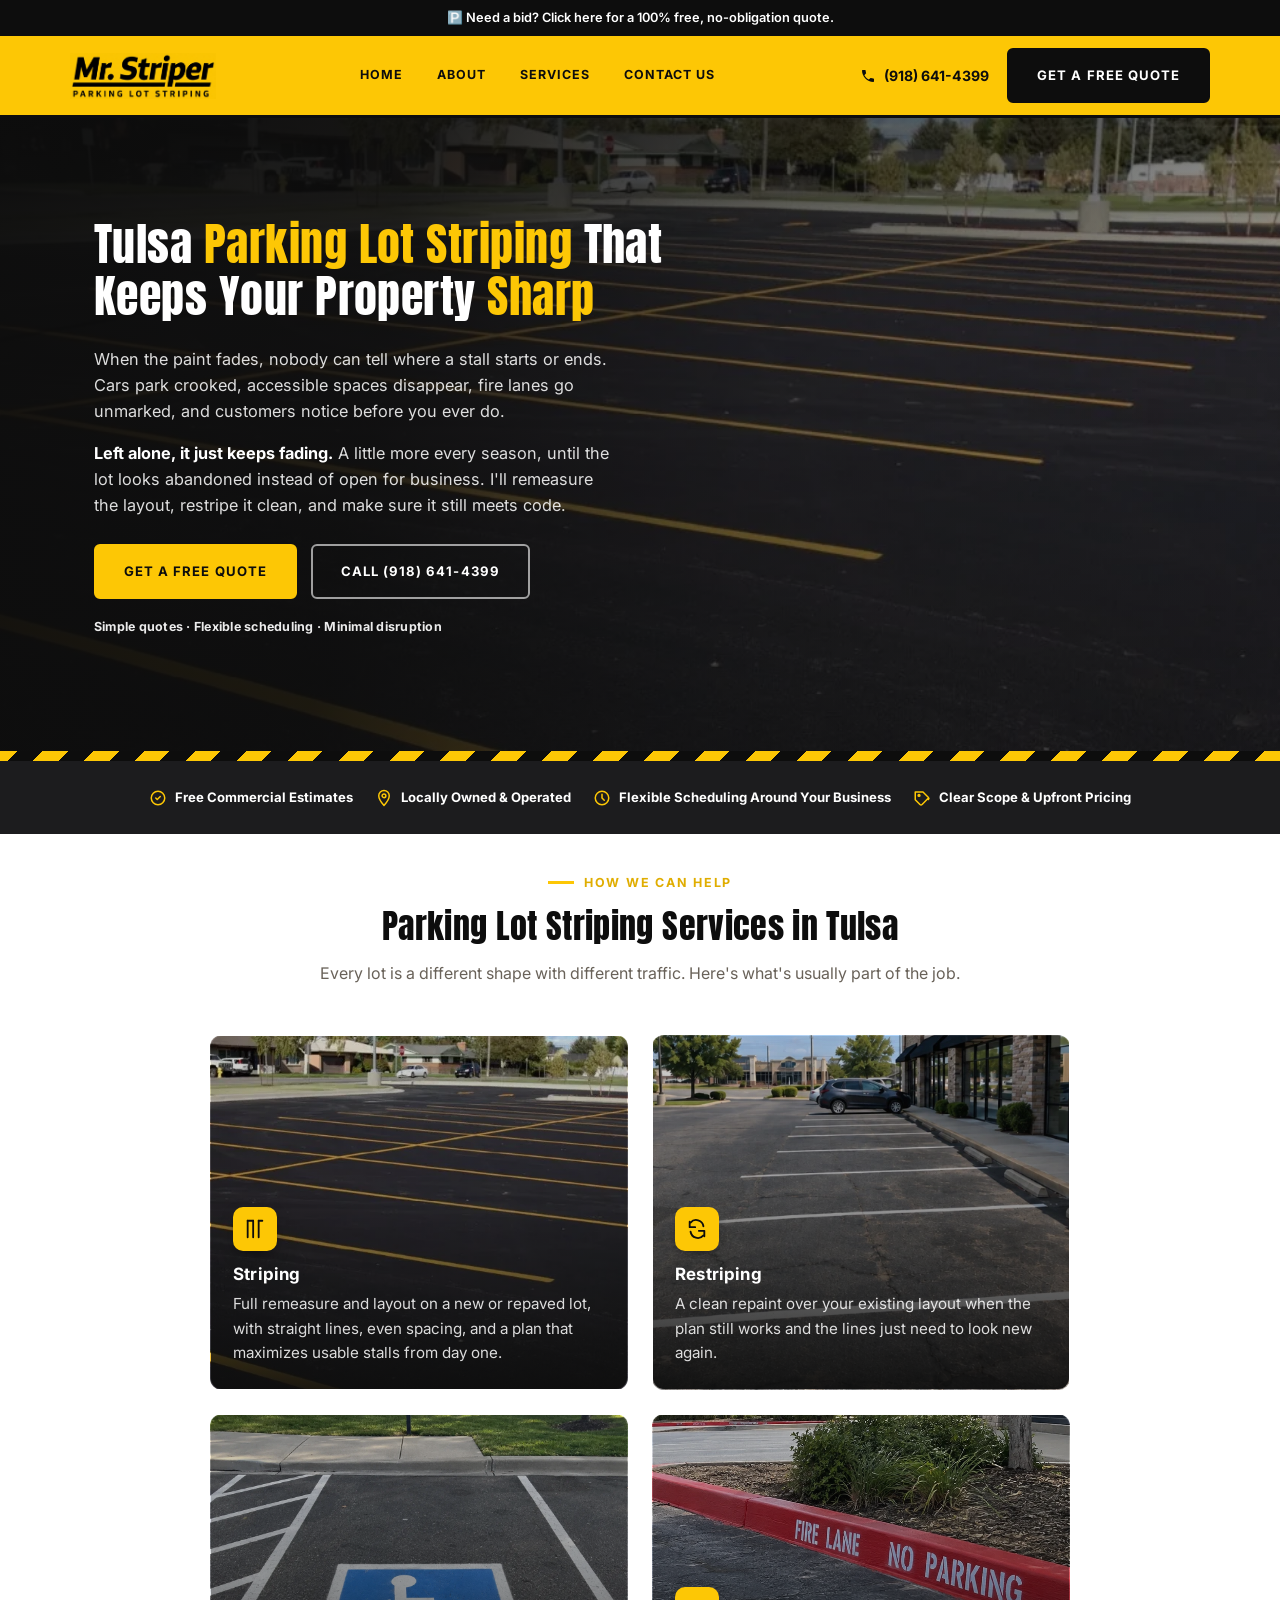
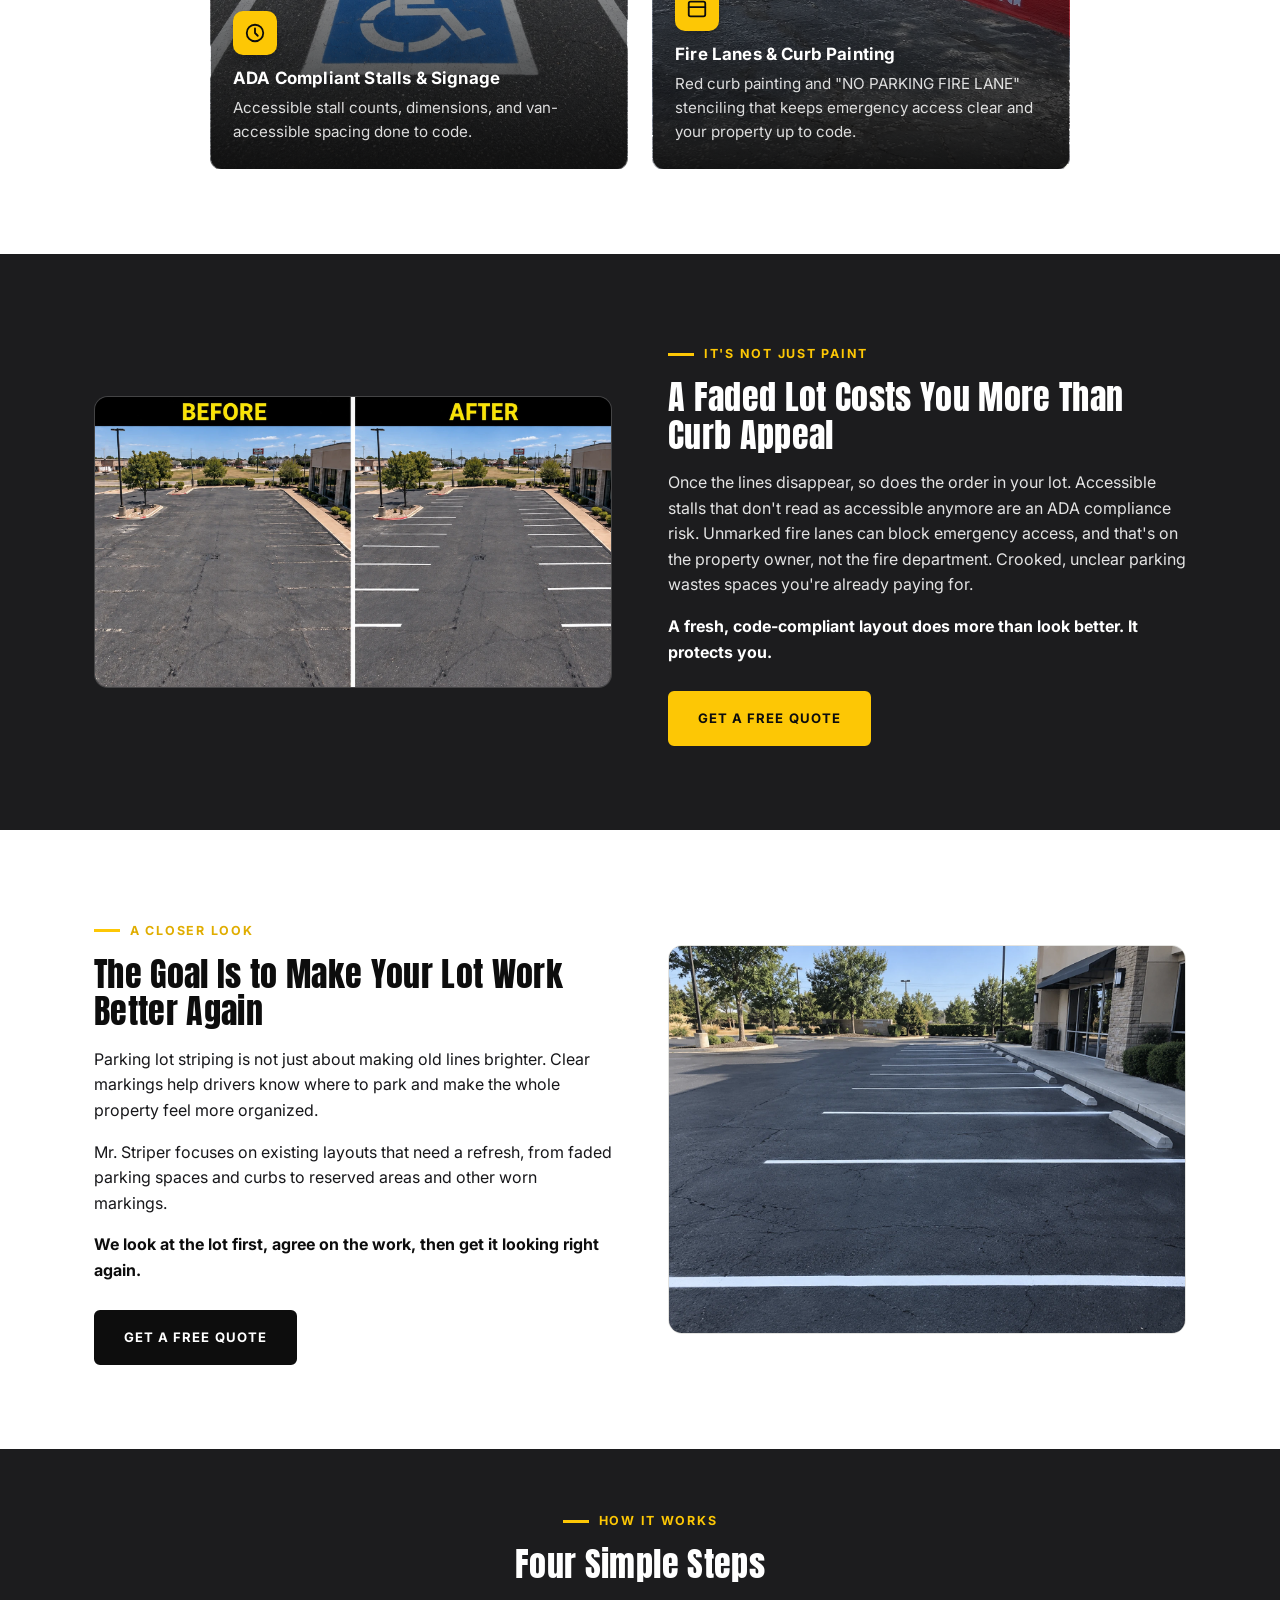
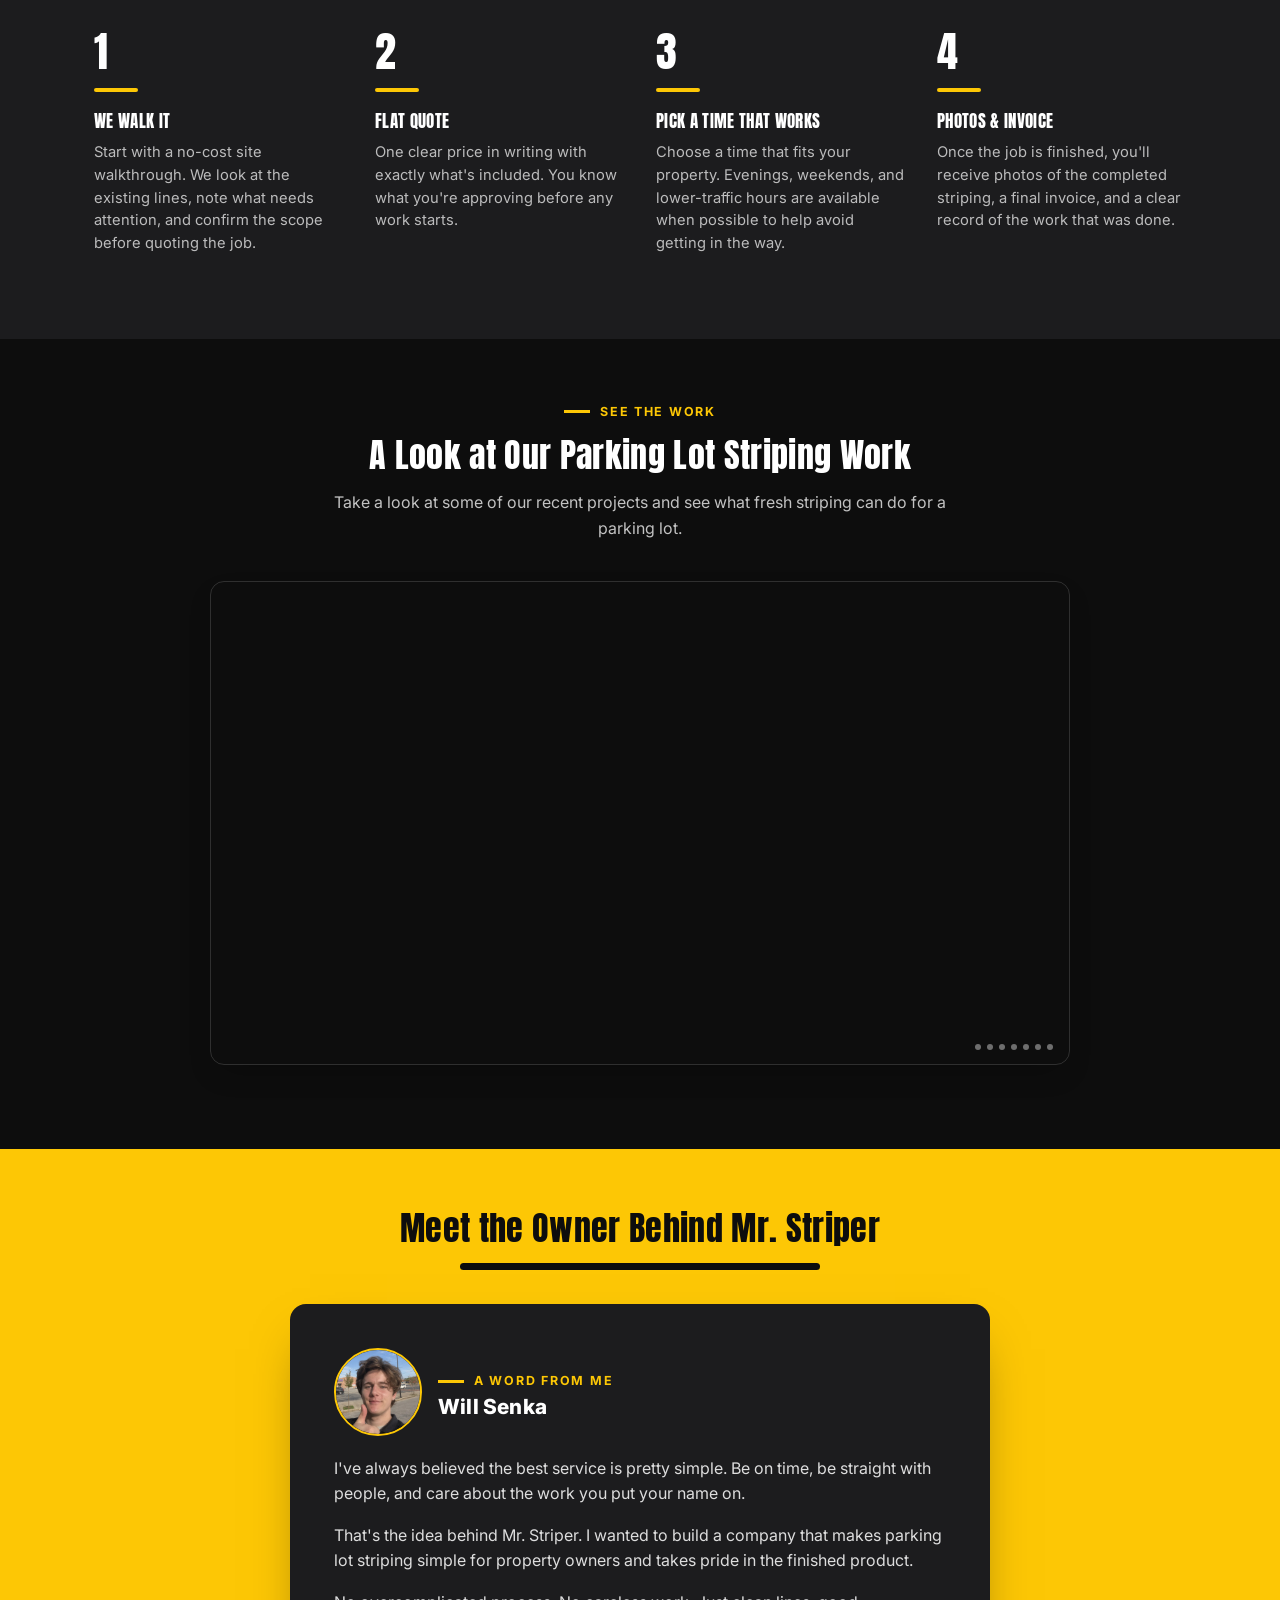
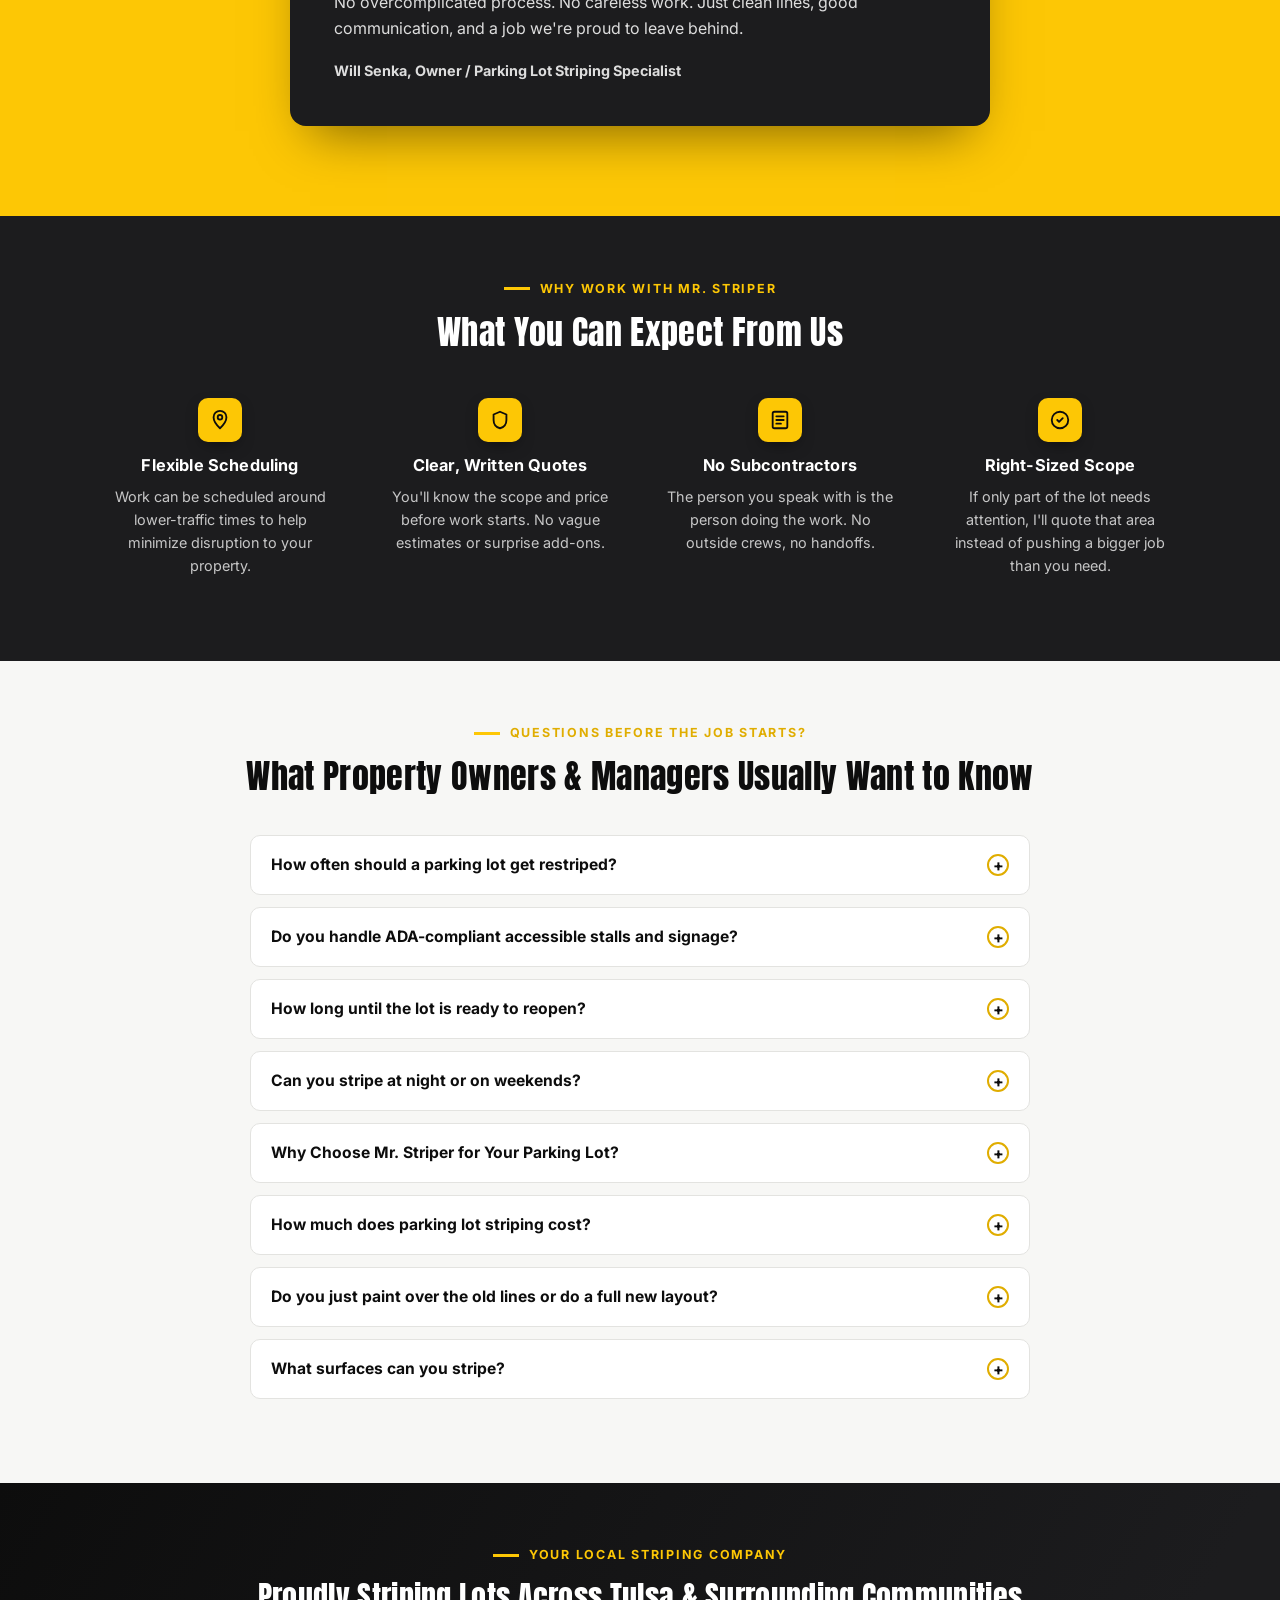
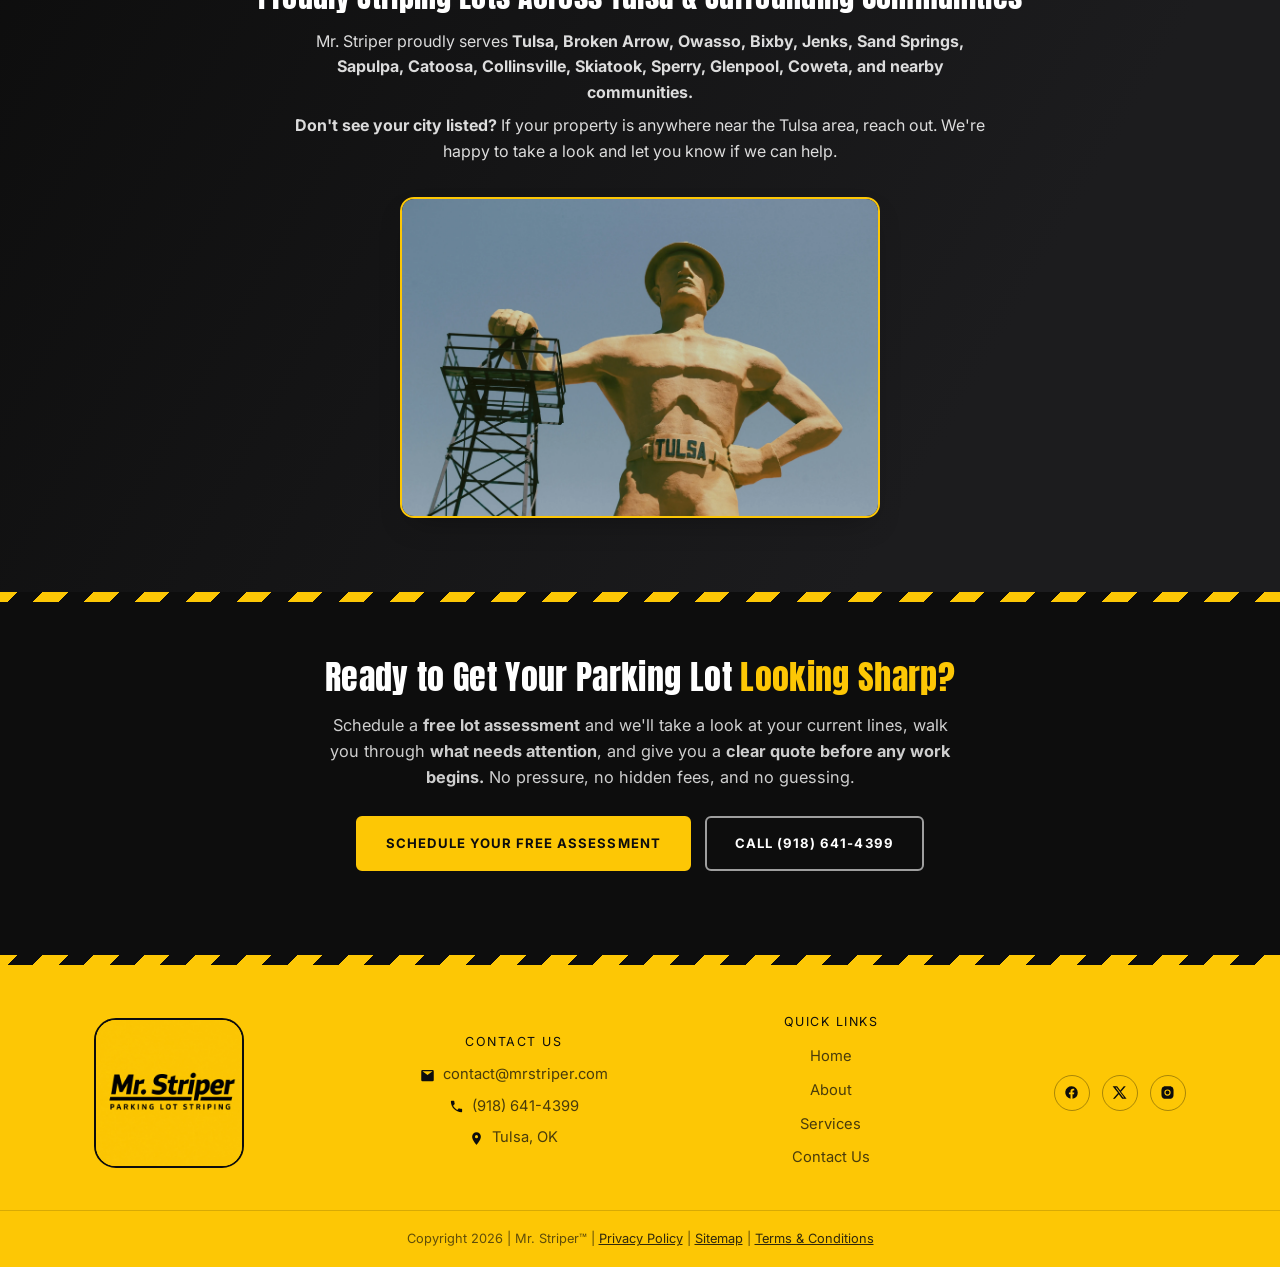
==== commit 3a0ba236: "Update step 4 description in how-it-works section Co-Authored-By: Claude Sonnet 5 <noreply@anthropic" ====
--- a/index.html
+++ b/index.html
@@ -206,7 +206,7 @@
         <div class="step-num">4</div>
         <div class="step-rule"></div>
         <h3>Photos &amp; Invoice</h3>
-        <p>Before and after shots for your records, with ADA measurements documented.</p>
+        <p>Once the job is finished, you'll receive photos of the completed striping, a final invoice, and a clear record of the work that was done.</p>
       </div>
     </div>
   </div>
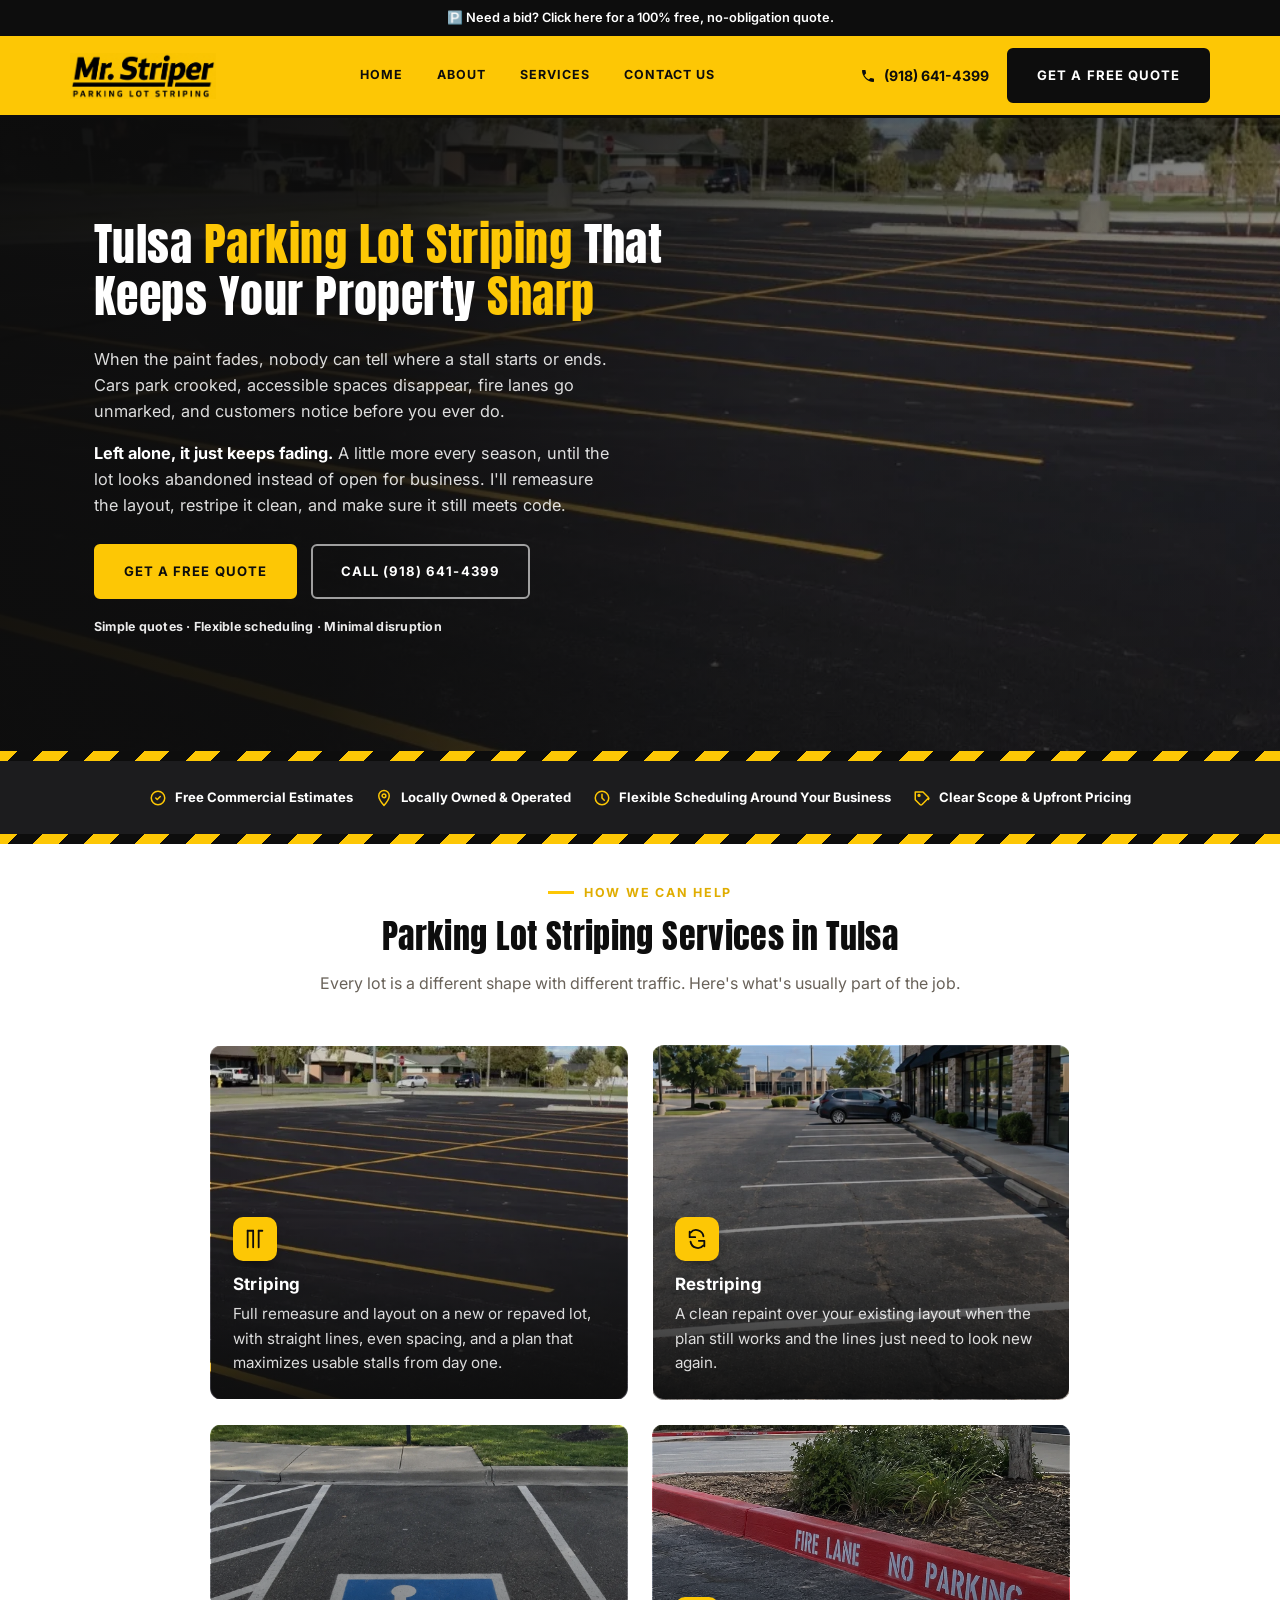
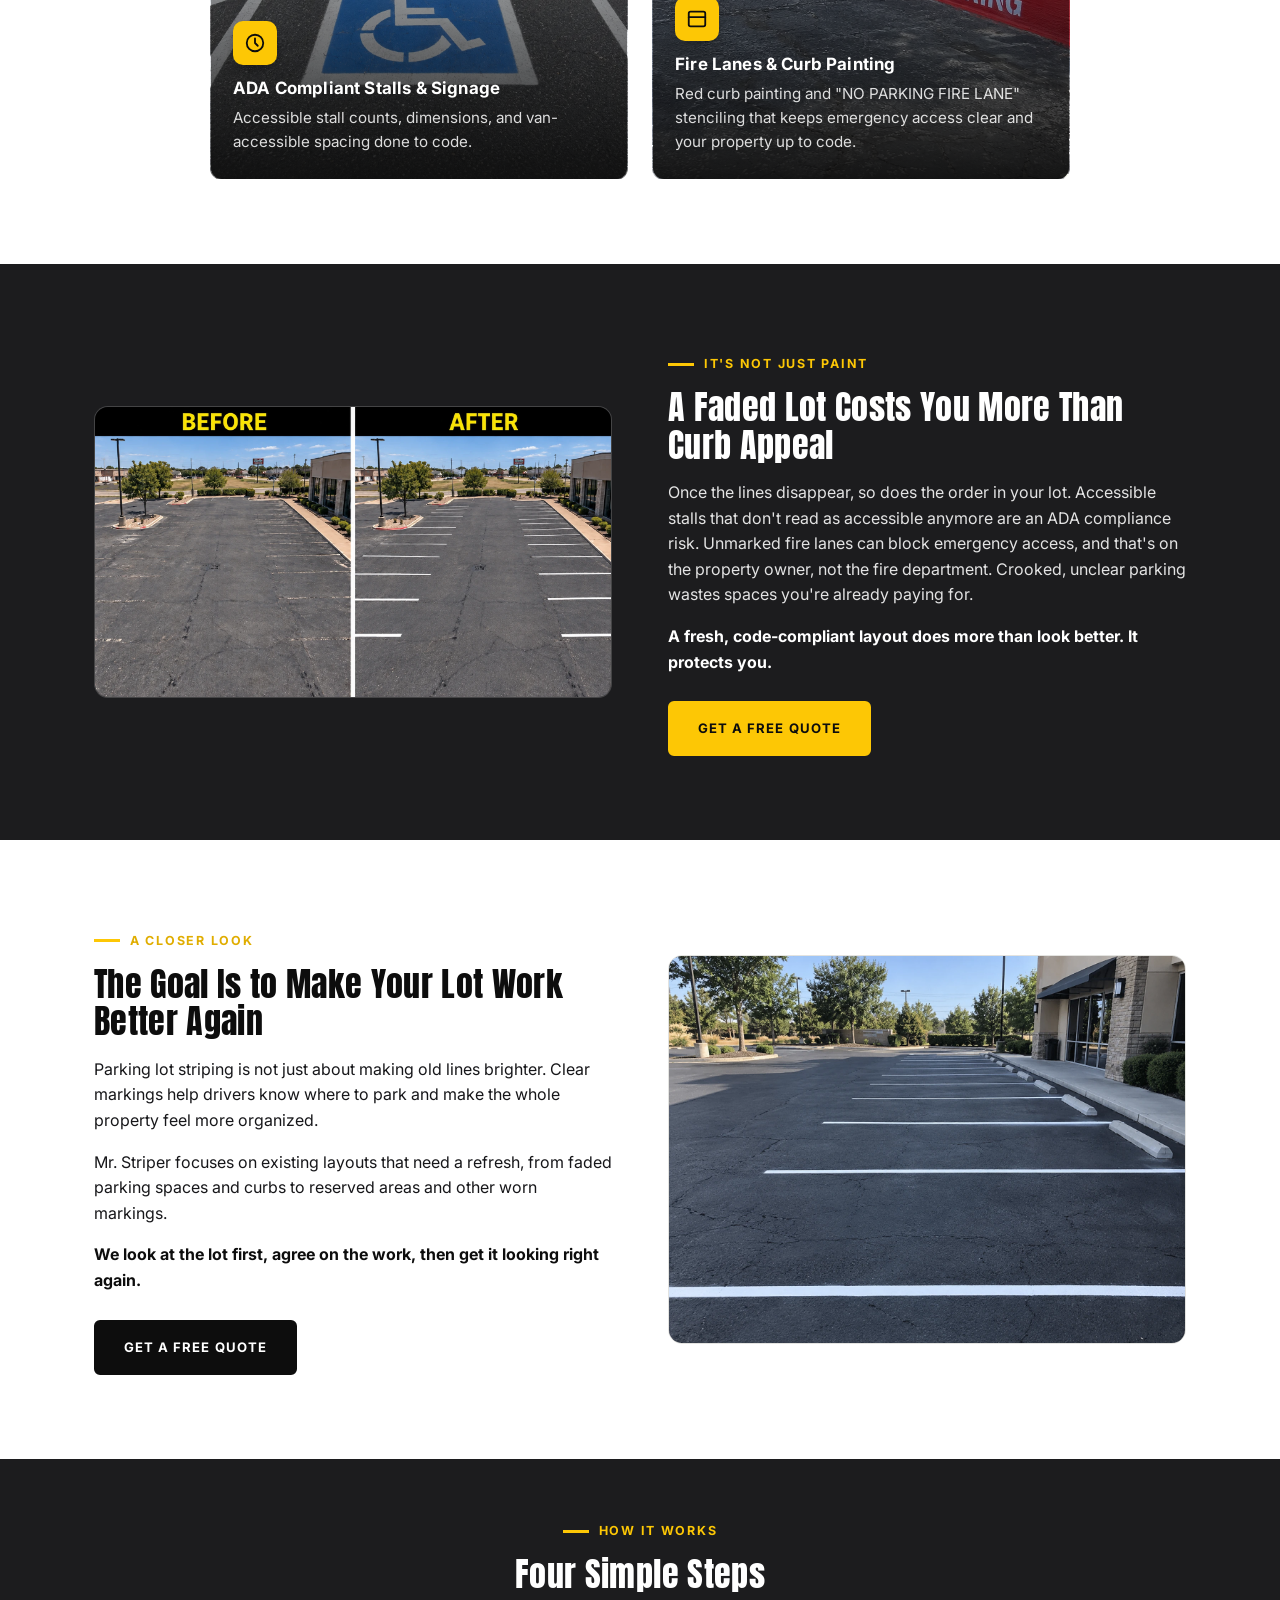
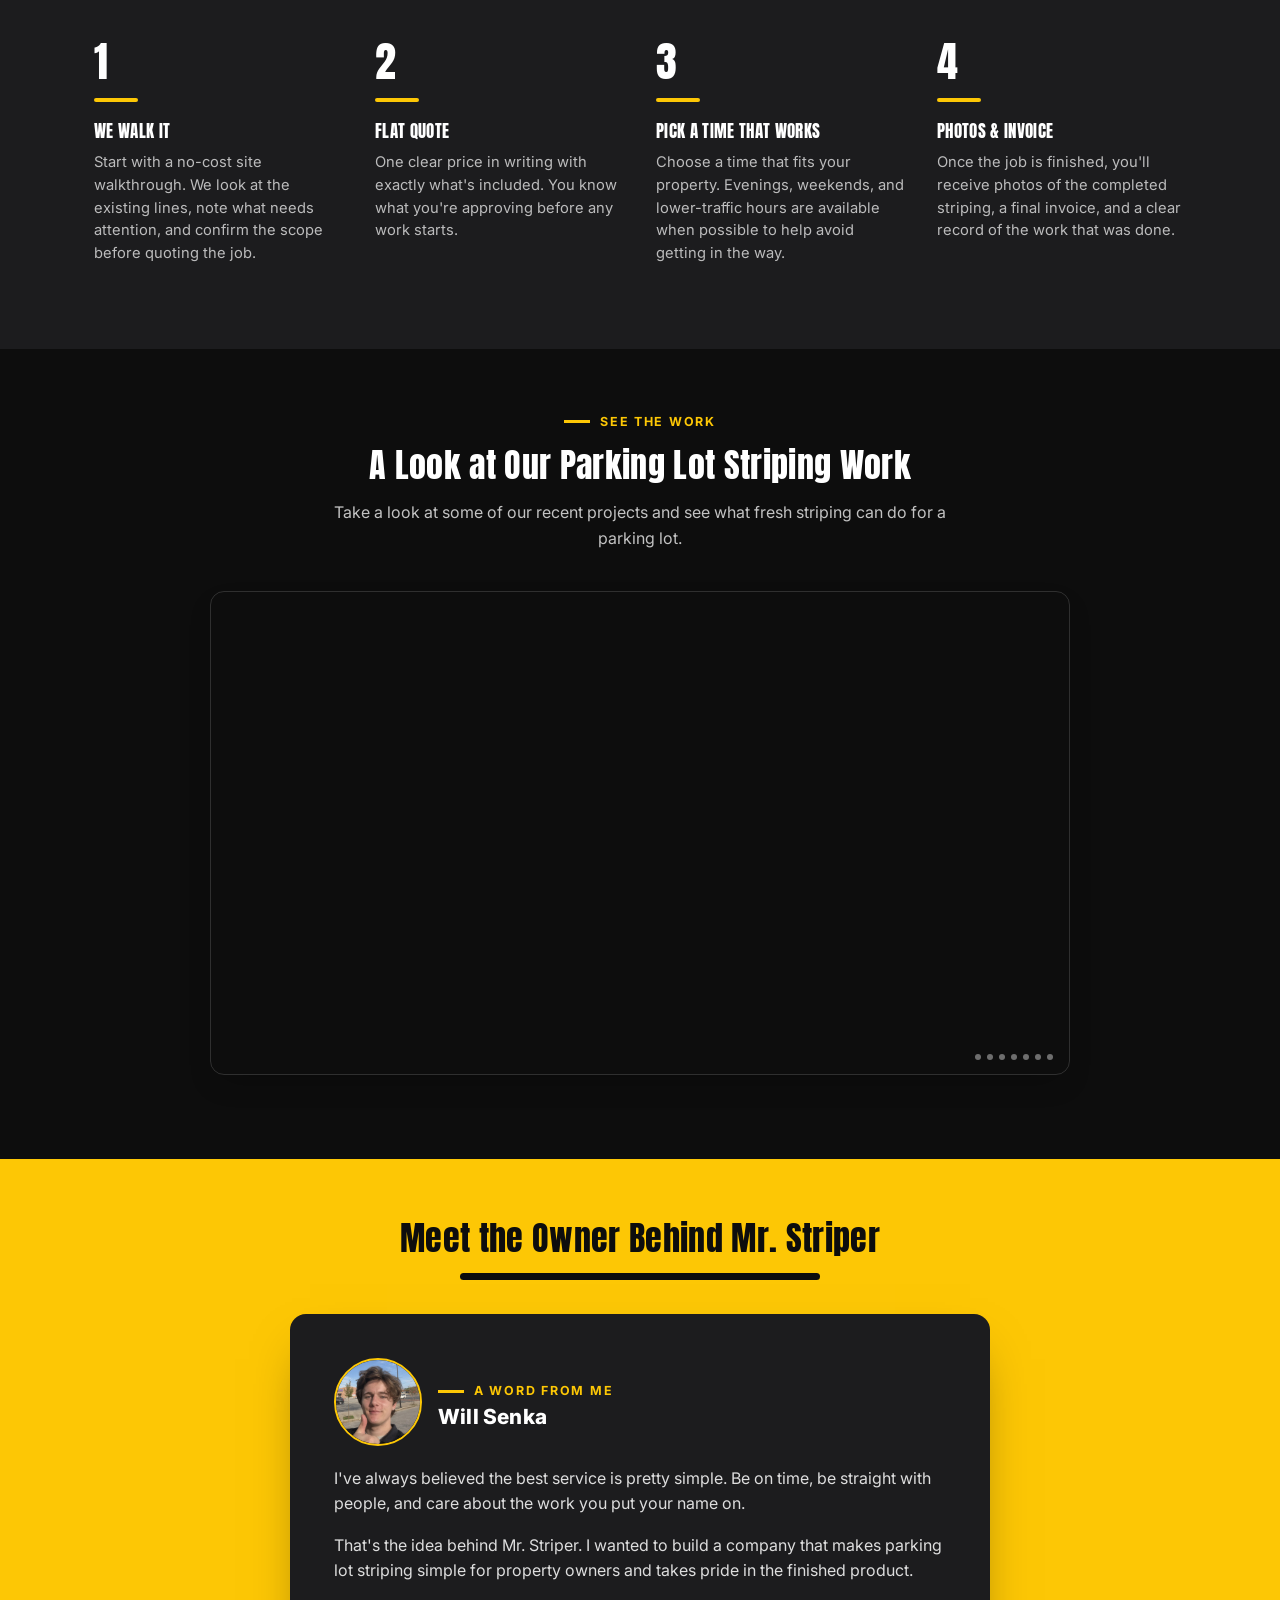
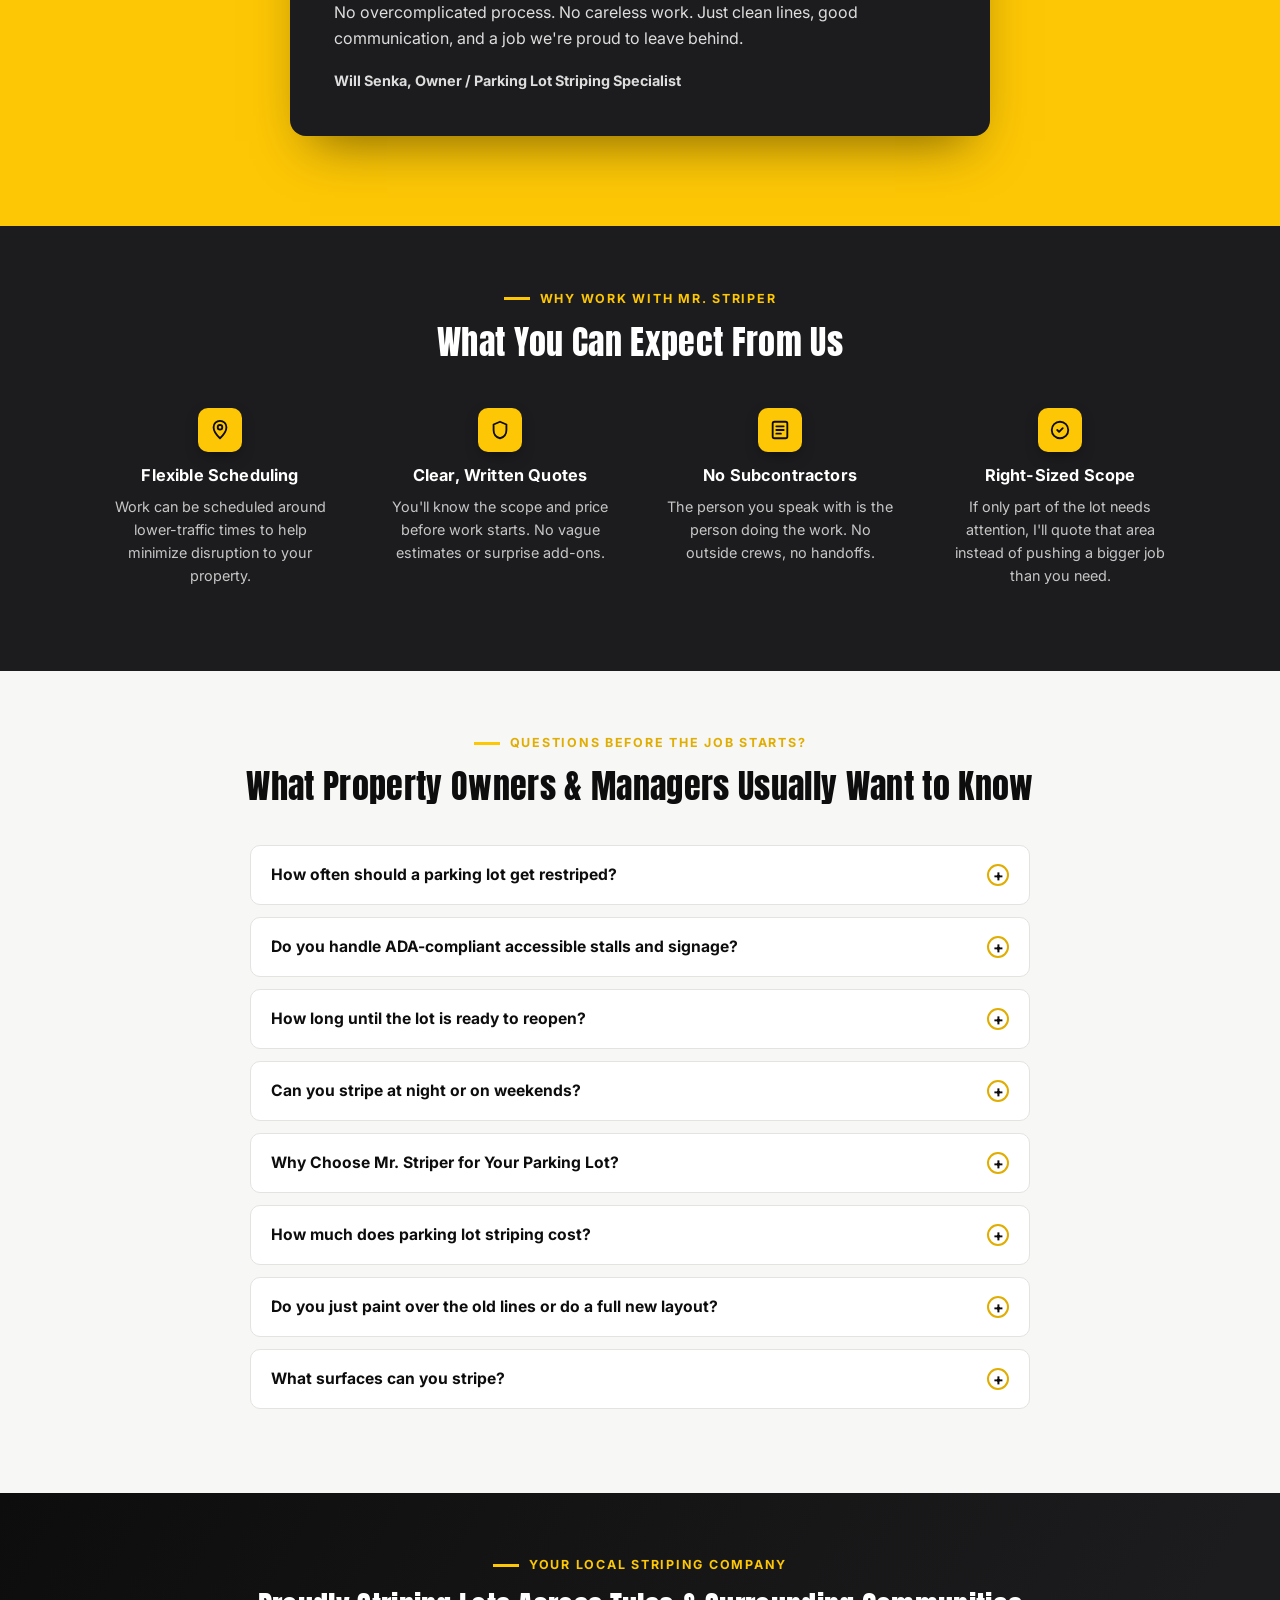
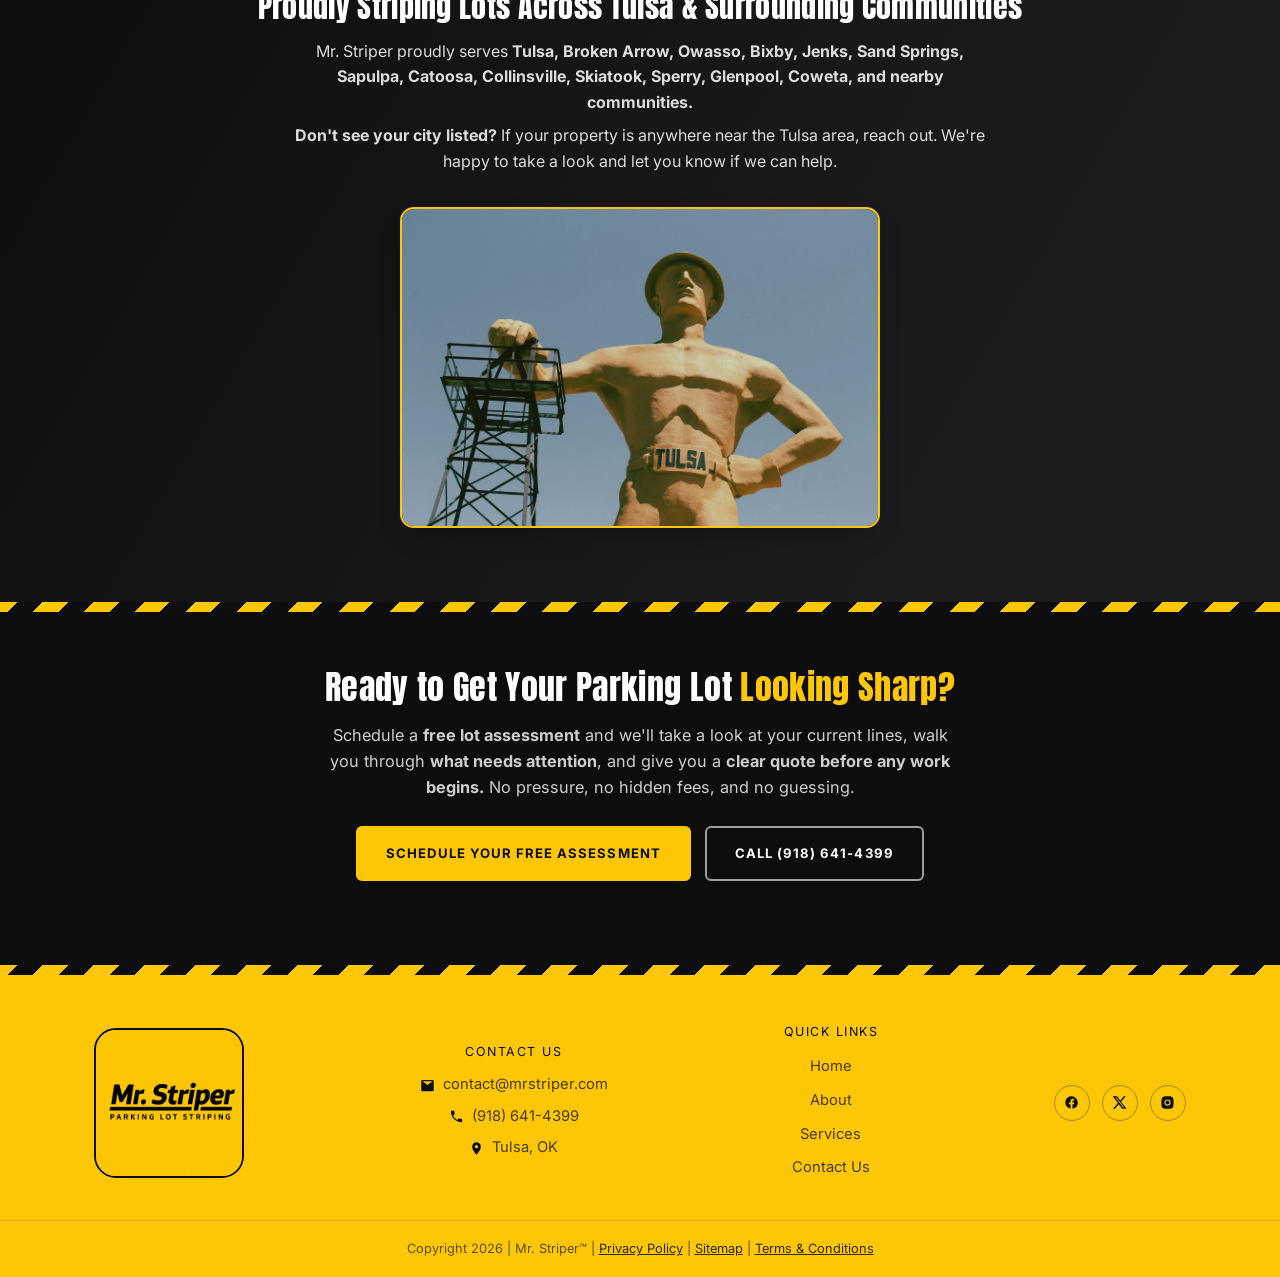
==== commit 24d0e178: "Add hazard-stripe divider between trust badges and Services Co-Authored-By: Claude Sonnet 5 <noreply" ====
--- a/index.html
+++ b/index.html
@@ -88,6 +88,8 @@
     </div>
   </div>
 </section>
+
+<div class="stripe-divider" aria-hidden="true"></div>
 
 <!-- SERVICES -->
 <section class="section-light" id="services">
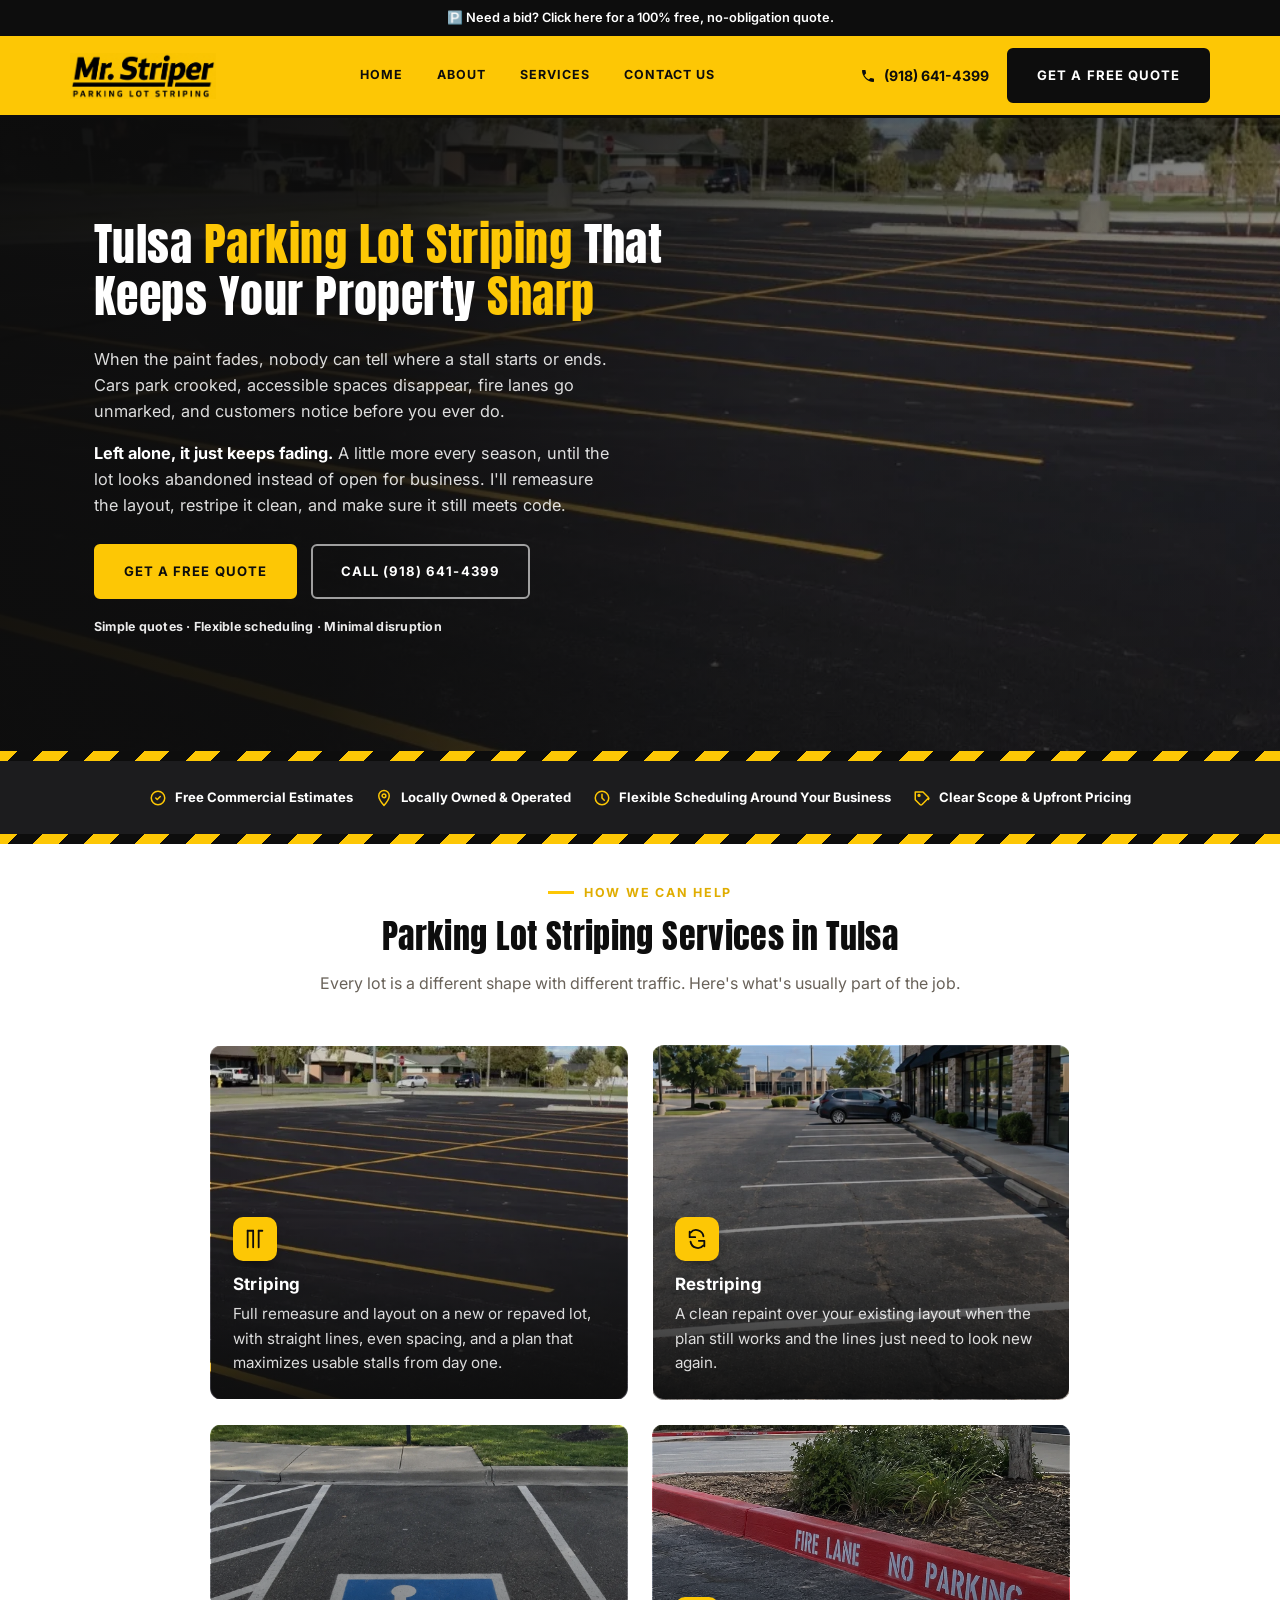
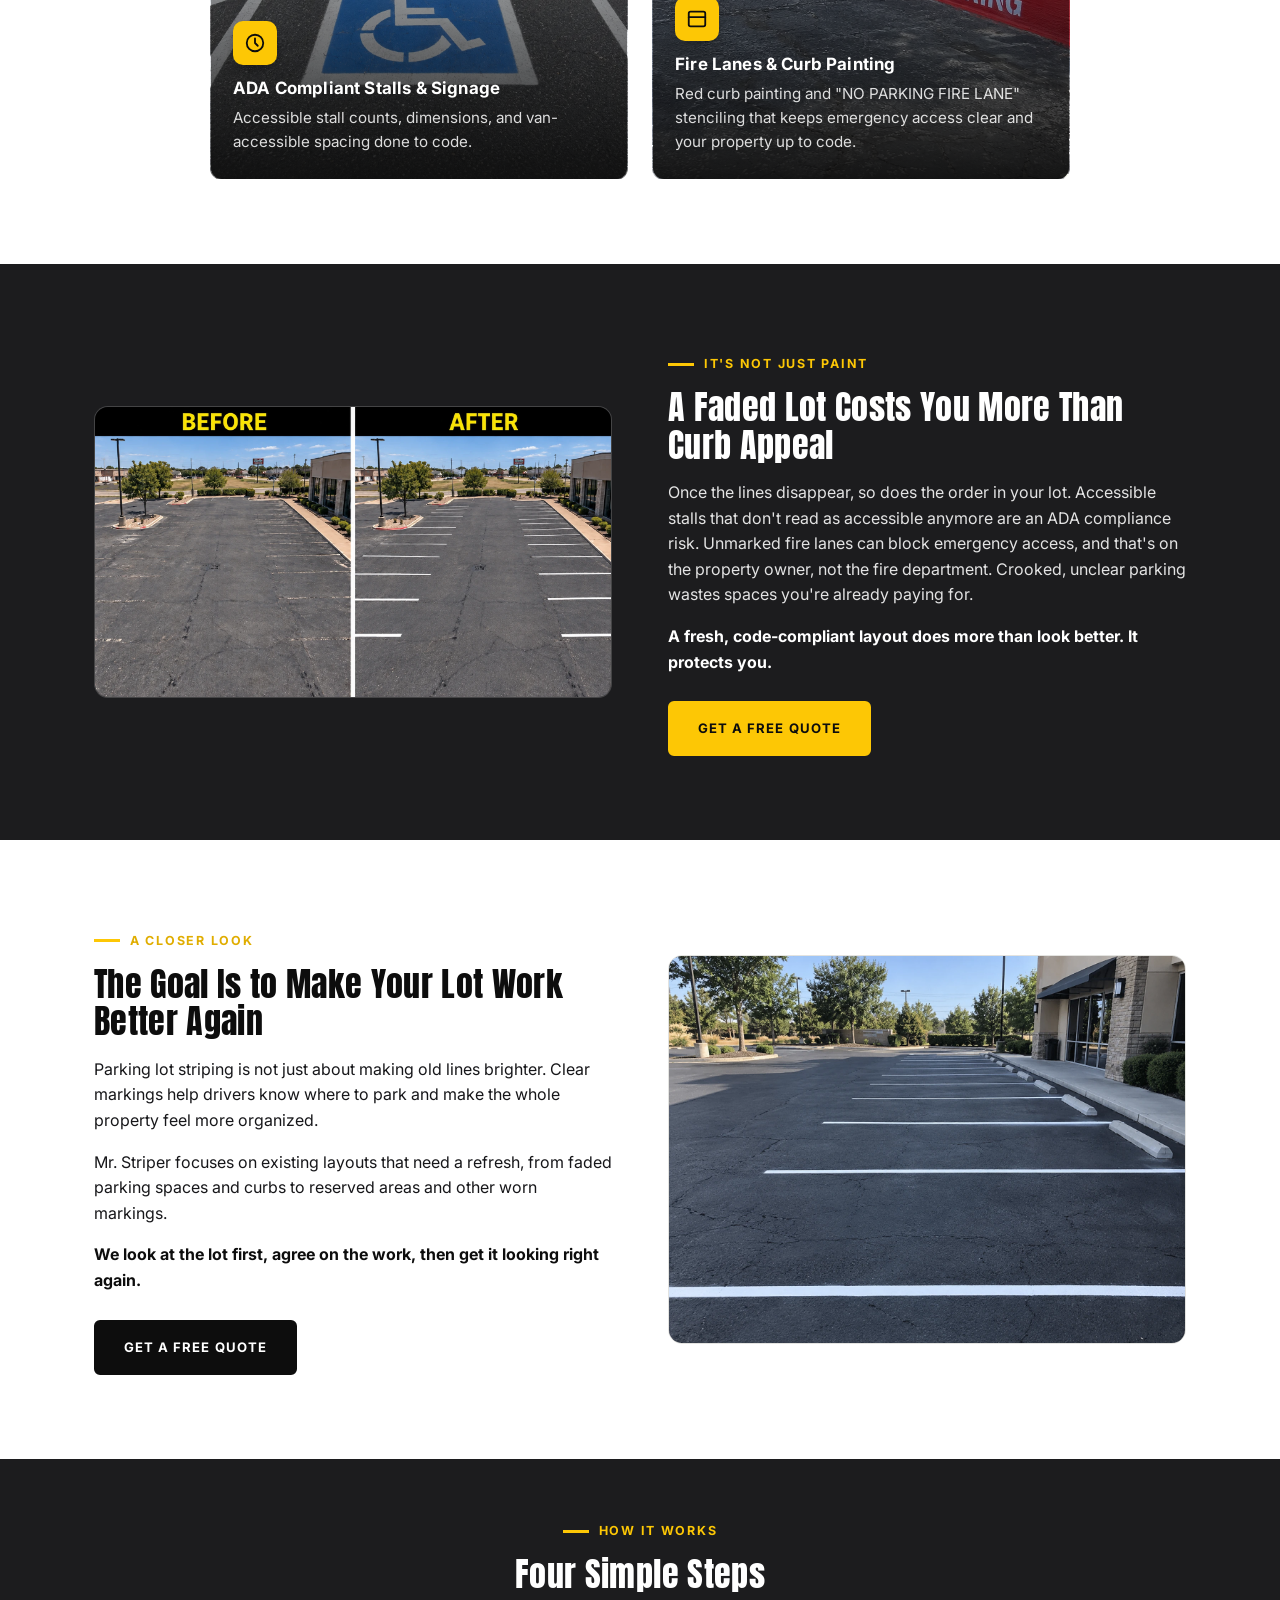
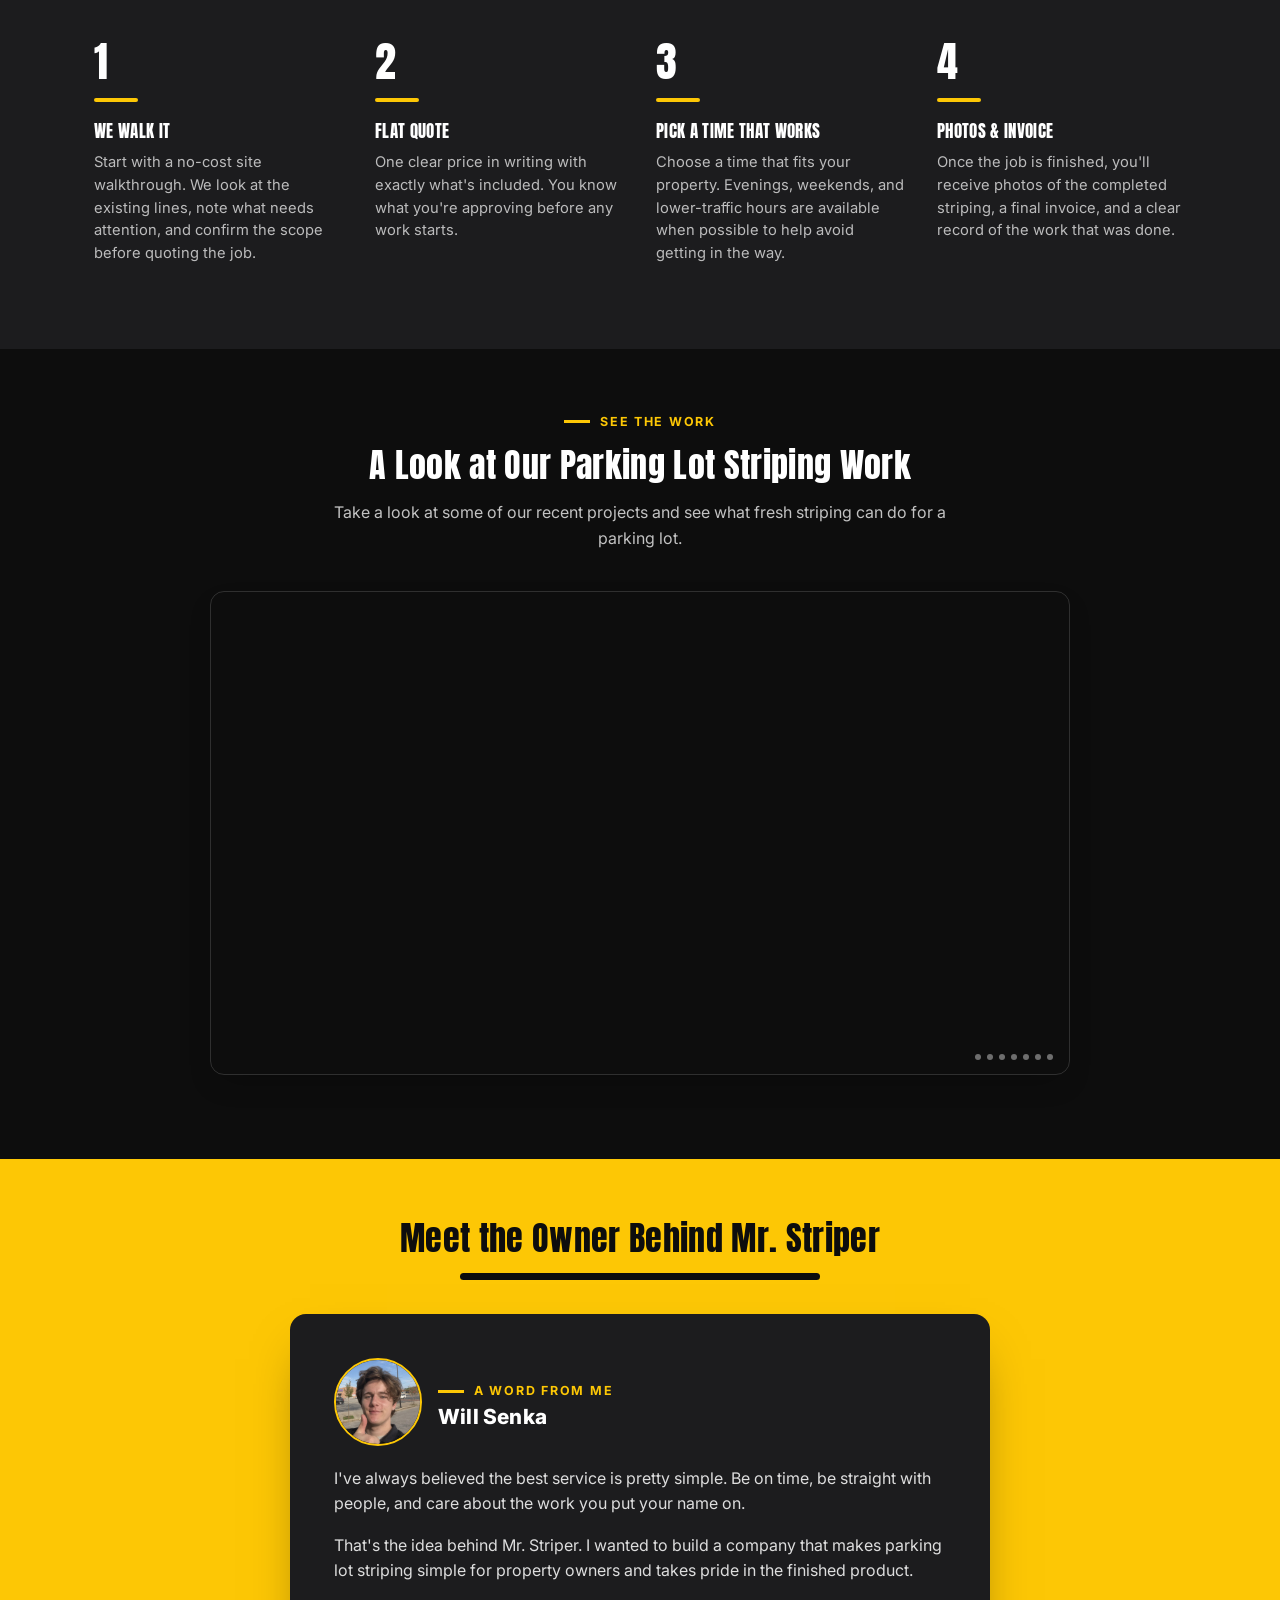
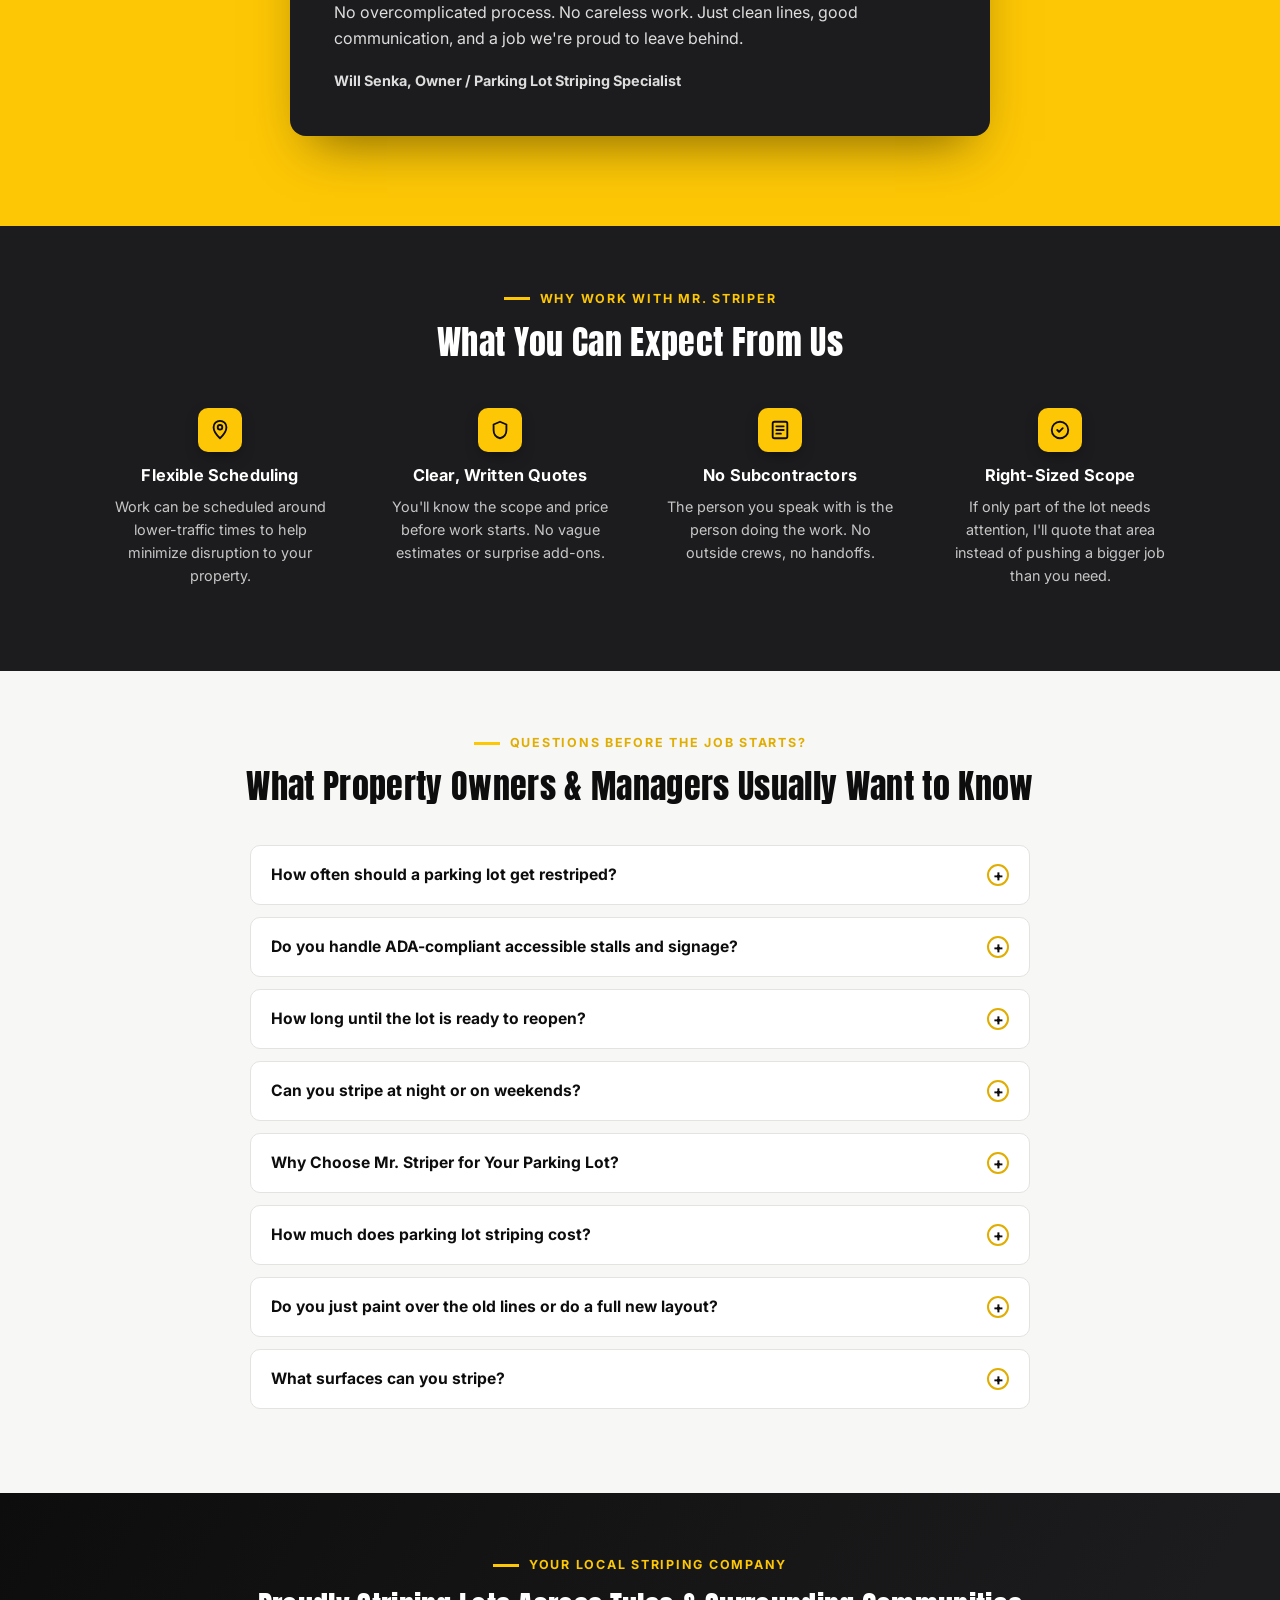
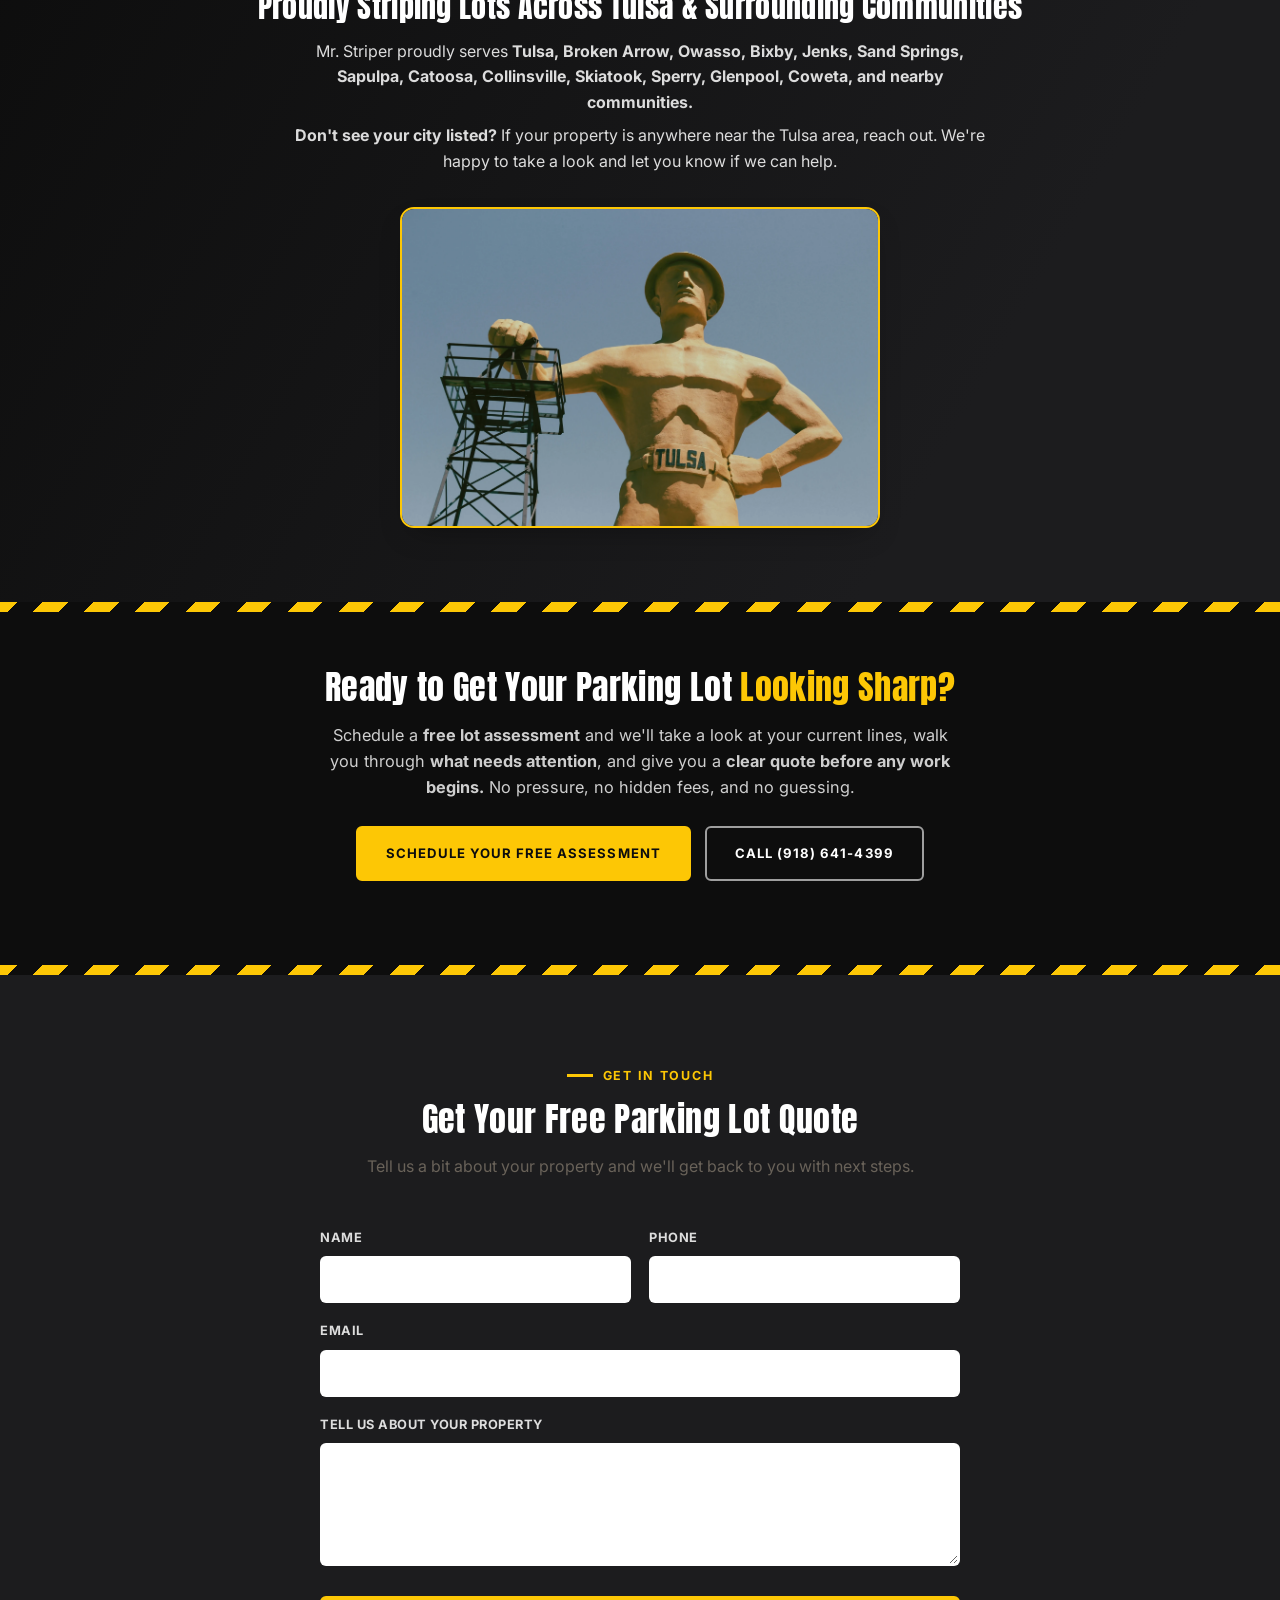
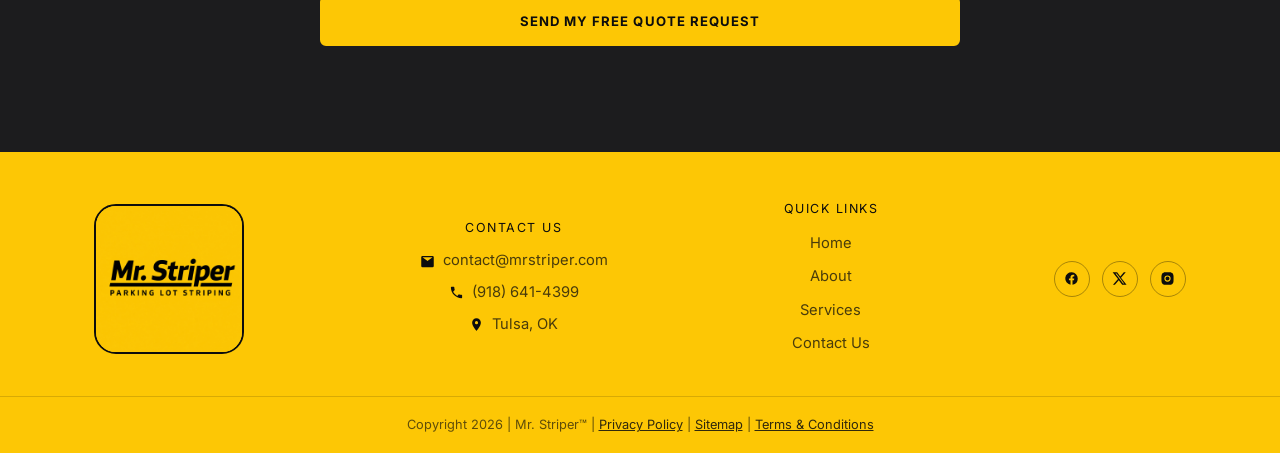
==== commit e55a3e72: "Add real contact form (Web3Forms) before footer Moves the #contact anchor from the footer to a new d" ====
--- a/index.html
+++ b/index.html
@@ -426,8 +426,50 @@
 
 <div class="stripe-divider" aria-hidden="true"></div>
 
+<!-- CONTACT FORM -->
+<section class="section-dark" id="contact">
+  <div class="wrap">
+    <div class="services-head">
+      <div class="eyebrow on-dark">Get In Touch</div>
+      <h2>Get Your Free Parking Lot Quote</h2>
+      <p>Tell us a bit about your property and we'll get back to you with next steps.</p>
+    </div>
+
+    <form class="contact-form" id="contactForm" action="https://api.web3forms.com/submit" method="POST">
+      <input type="hidden" name="access_key" value="REPLACE_WITH_WEB3FORMS_ACCESS_KEY">
+      <input type="hidden" name="subject" value="New Quote Request from Mr. Striper Website">
+      <input type="checkbox" name="botcheck" class="form-honeypot" tabindex="-1" autocomplete="off">
+
+      <div class="form-row">
+        <div class="form-field">
+          <label for="cf-name">Name</label>
+          <input type="text" id="cf-name" name="name" autocomplete="name" required>
+        </div>
+        <div class="form-field">
+          <label for="cf-phone">Phone</label>
+          <input type="tel" id="cf-phone" name="phone" autocomplete="tel" required>
+        </div>
+      </div>
+
+      <div class="form-field">
+        <label for="cf-email">Email</label>
+        <input type="email" id="cf-email" name="email" autocomplete="email" required>
+      </div>
+
+      <div class="form-field">
+        <label for="cf-message">Tell us about your property</label>
+        <textarea id="cf-message" name="message" rows="5" required></textarea>
+      </div>
+
+      <button type="submit" class="btn btn-primary" id="contactSubmitBtn">Send My Free Quote Request</button>
+
+      <p class="form-status" id="formStatus" role="status" aria-live="polite"></p>
+    </form>
+  </div>
+</section>
+
 <!-- FOOTER -->
-<footer class="site-footer" id="contact">
+<footer class="site-footer">
   <div class="wrap footer-inner">
     <span class="logo-badge" aria-hidden="true">
       <img src="images/logo.jpg" alt="">
--- a/styles.css
+++ b/styles.css
@@ -1073,6 +1073,92 @@
 
 .cta-row-center {
   justify-content: center;
+}
+
+/* ---------- Contact form ---------- */
+#contact.section-dark {
+  padding-bottom: 72px;
+}
+
+.contact-form {
+  max-width: 640px;
+  margin: 0 auto;
+}
+
+.form-row {
+  display: grid;
+  grid-template-columns: 1fr 1fr;
+  gap: 18px;
+}
+
+.form-field {
+  margin-bottom: 18px;
+}
+
+.form-field label {
+  display: block;
+  font-family: var(--font-body);
+  font-weight: 700;
+  font-size: 0.8rem;
+  letter-spacing: 0.04em;
+  text-transform: uppercase;
+  color: rgba(255, 255, 255, 0.85);
+  margin-bottom: 8px;
+}
+
+.form-field input,
+.form-field textarea {
+  width: 100%;
+  font-family: var(--font-body);
+  font-size: 0.98rem;
+  color: var(--ink);
+  background: var(--white);
+  border: 2px solid transparent;
+  border-radius: 6px;
+  padding: 12px 14px;
+  transition: border-color 0.15s ease, box-shadow 0.15s ease;
+}
+
+.form-field input:focus,
+.form-field textarea:focus {
+  outline: none;
+  border-color: var(--yellow);
+  box-shadow: 0 0 0 3px rgba(253, 199, 5, 0.3);
+}
+
+.form-field textarea {
+  resize: vertical;
+  min-height: 110px;
+}
+
+.contact-form .btn {
+  width: 100%;
+  margin-top: 4px;
+}
+
+.form-honeypot {
+  position: absolute;
+  left: -9999px;
+  width: 1px;
+  height: 1px;
+  opacity: 0;
+  pointer-events: none;
+}
+
+.form-status {
+  margin: 16px 0 0;
+  font-family: var(--font-body);
+  font-weight: 700;
+  font-size: 0.92rem;
+  min-height: 1.2em;
+}
+
+.form-status-success {
+  color: var(--yellow);
+}
+
+.form-status-error {
+  color: #ff8a80;
 }
 
 /* ---------- Footer ---------- */
@@ -1271,7 +1357,8 @@
 
   .services-grid,
   .trust-grid,
-  .steps-grid {
+  .steps-grid,
+  .form-row {
     grid-template-columns: 1fr;
   }
 
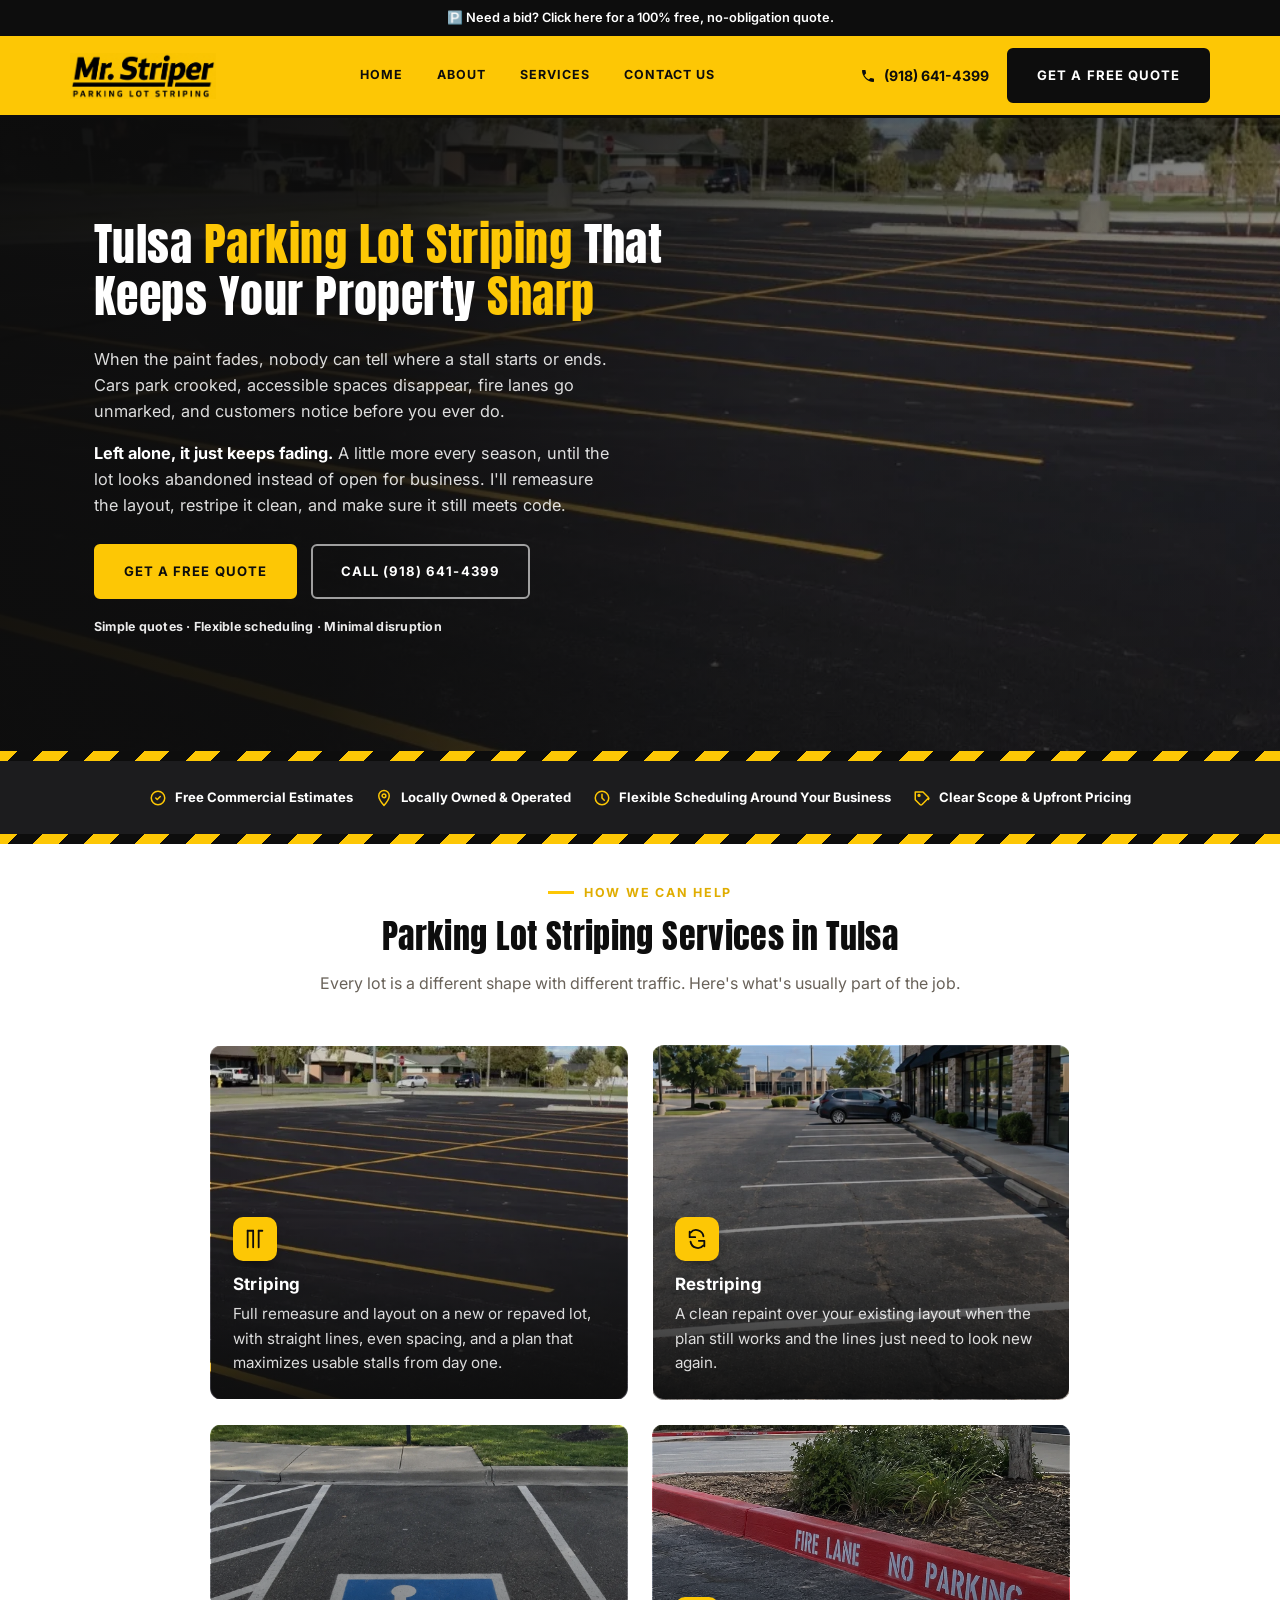
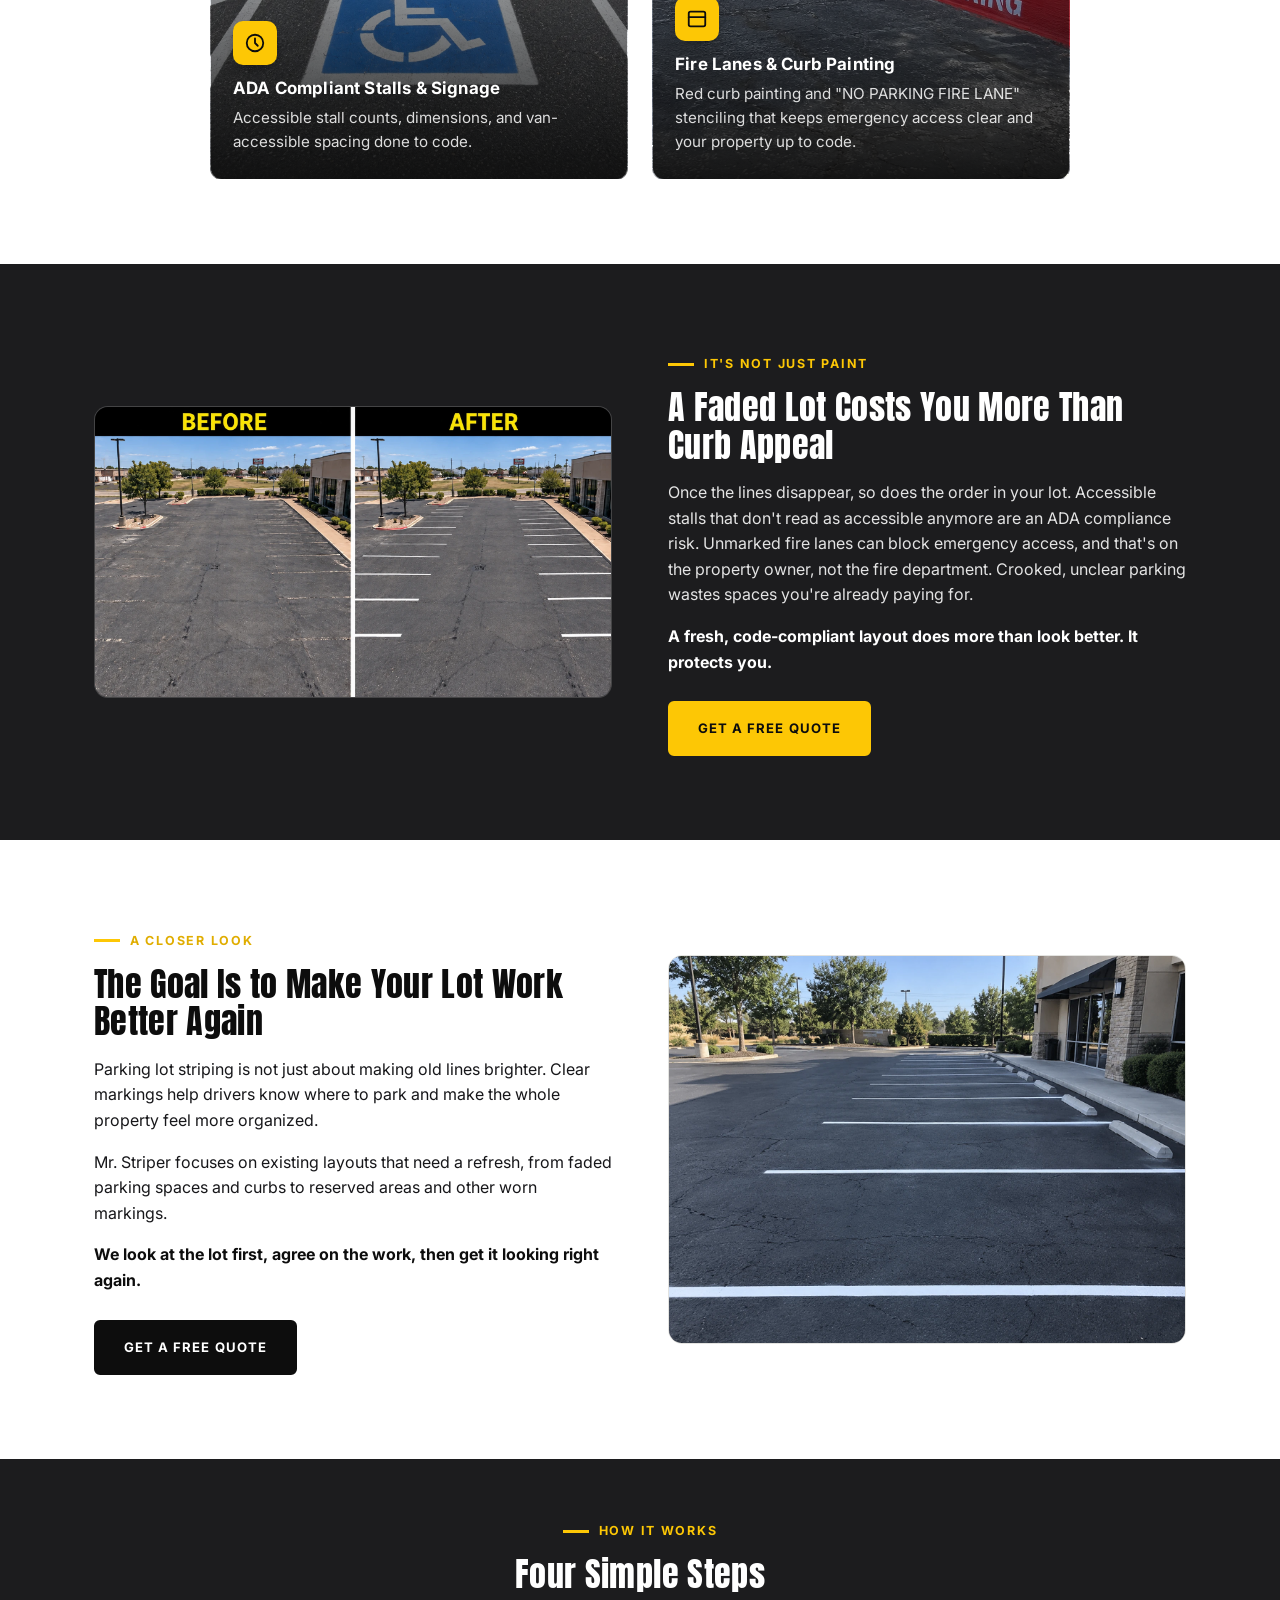
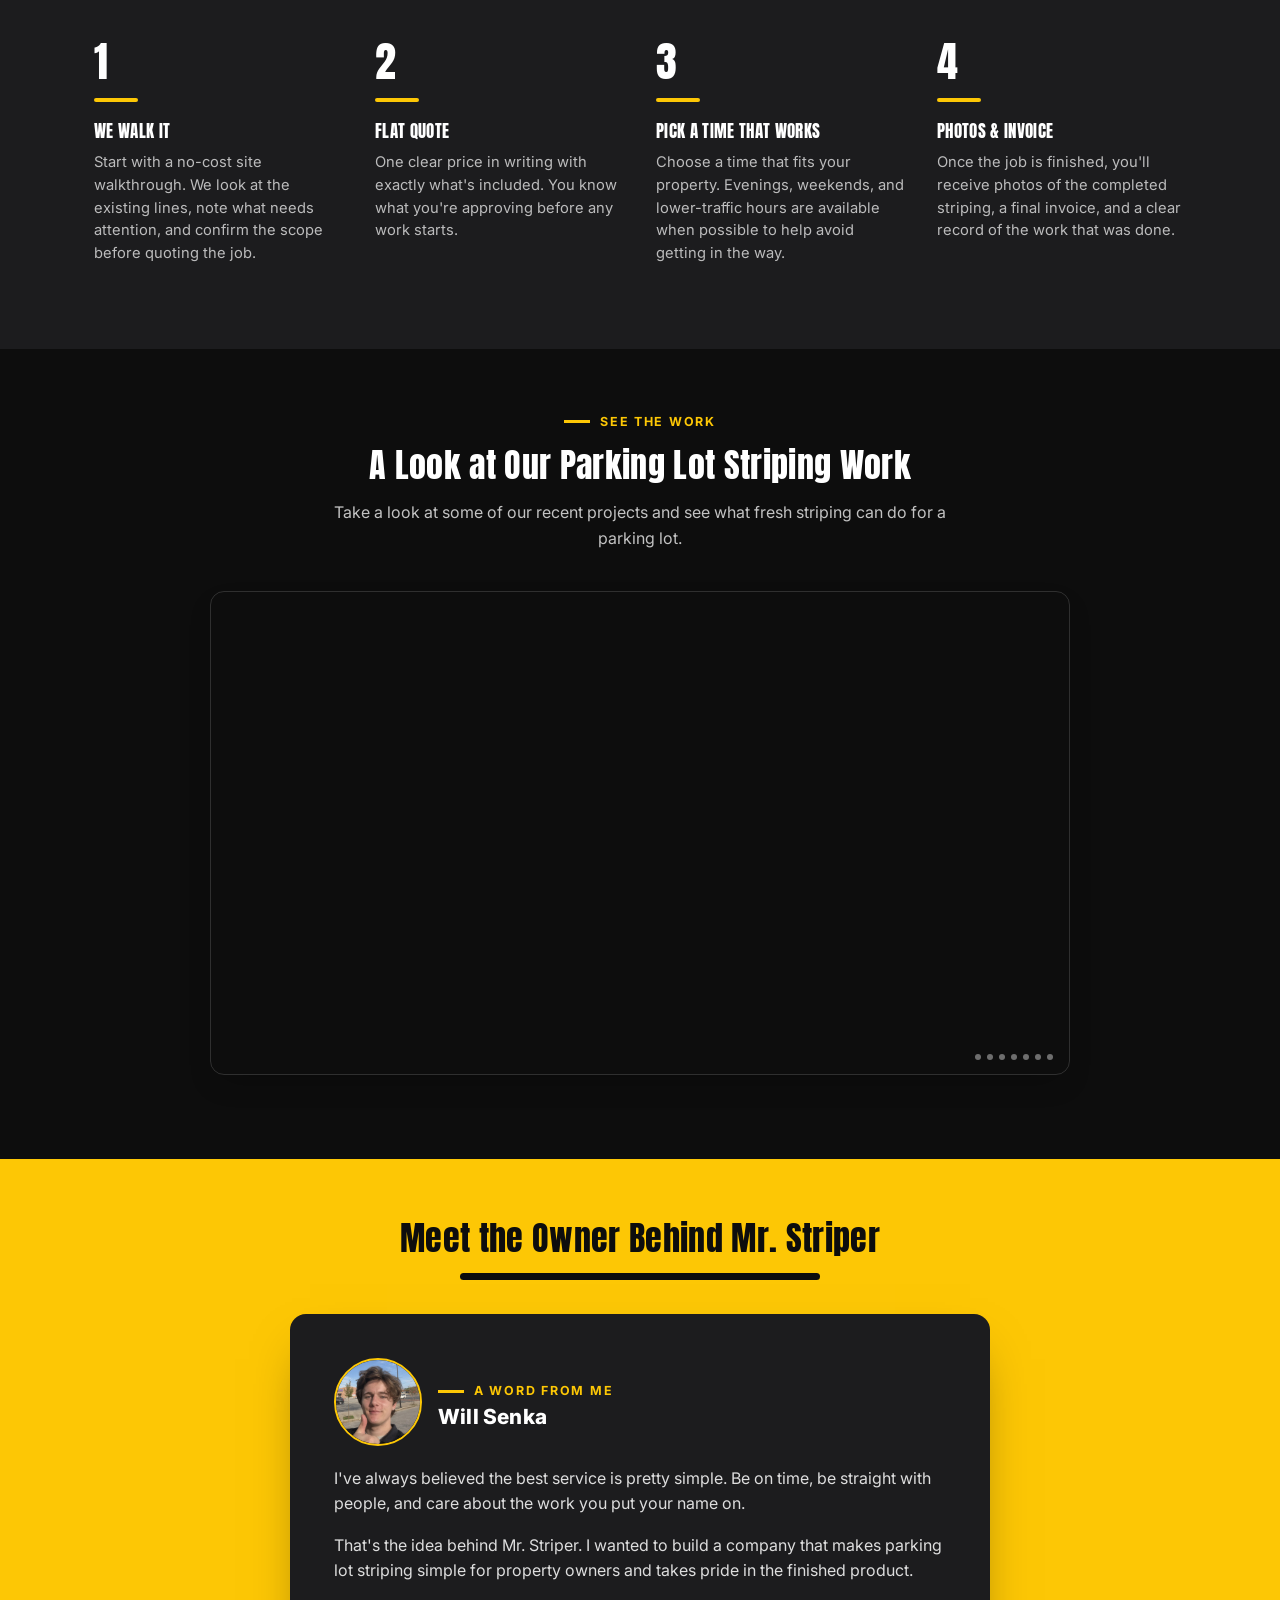
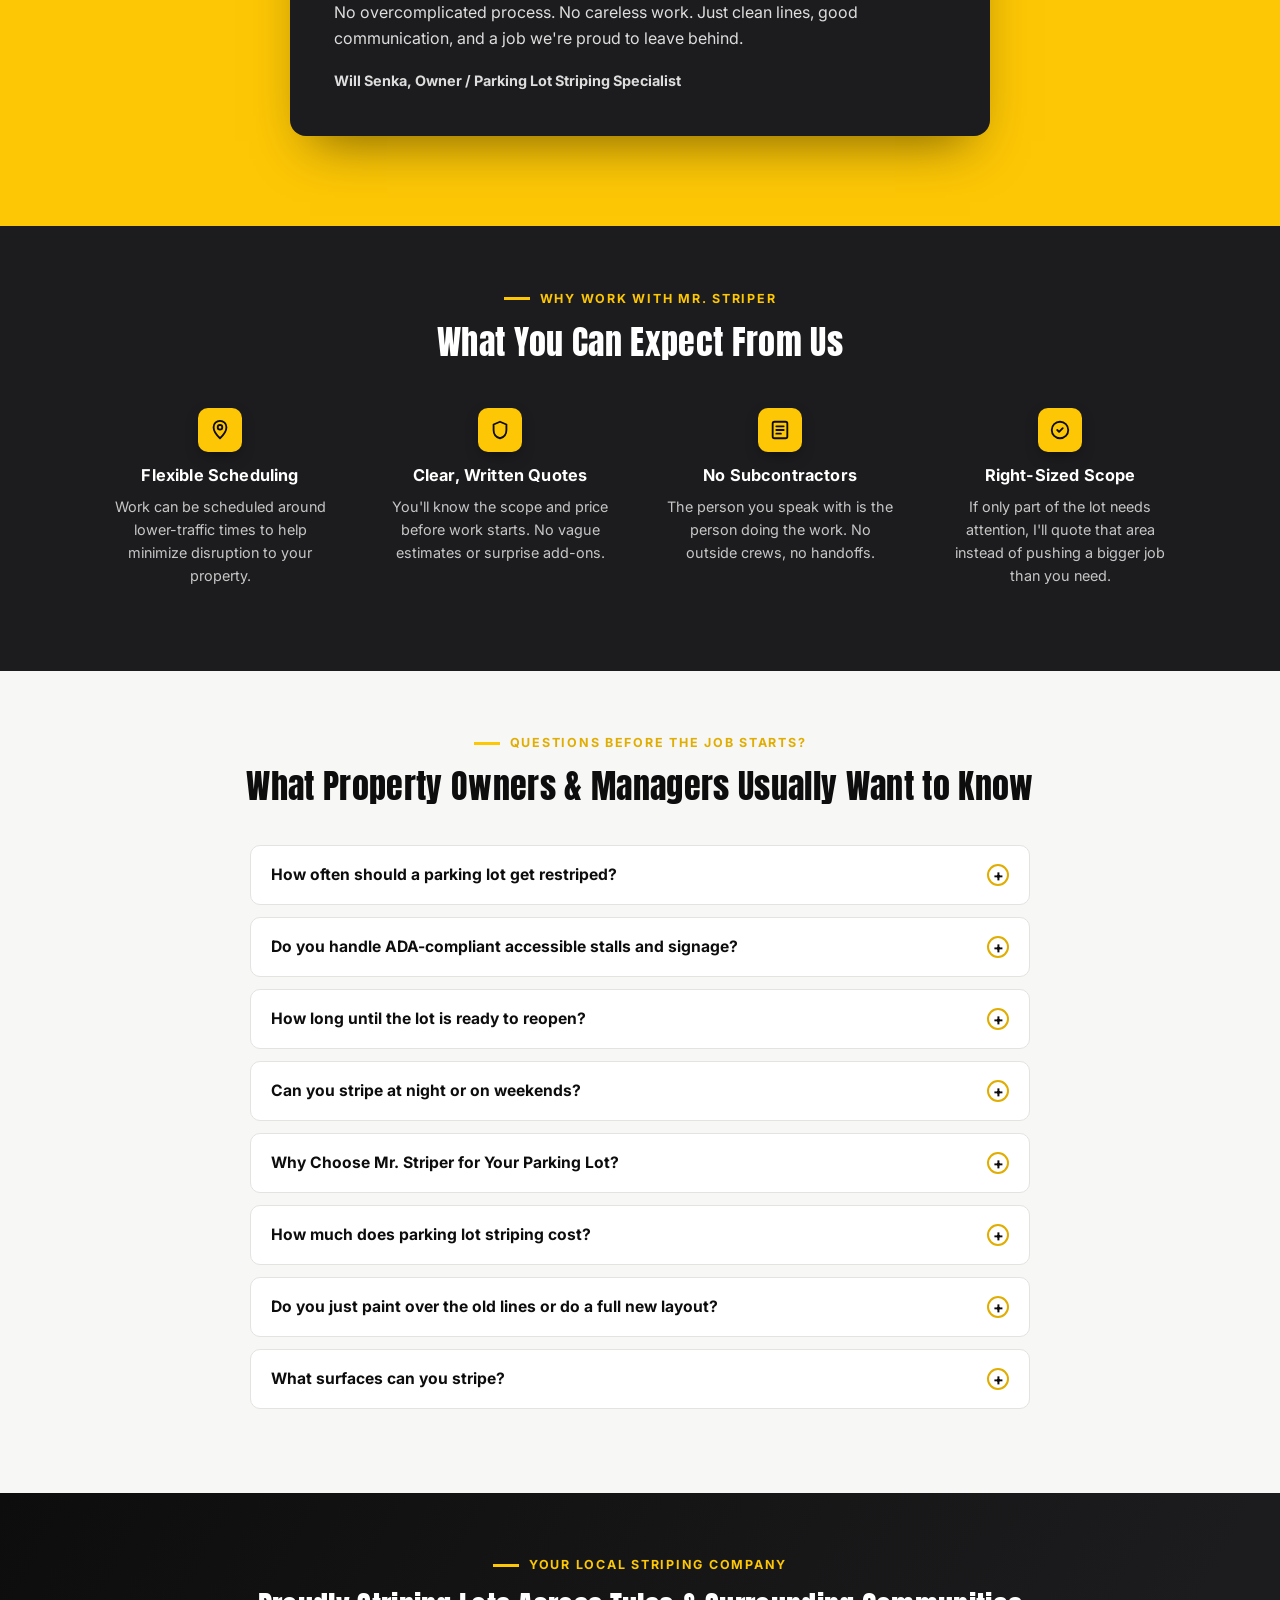
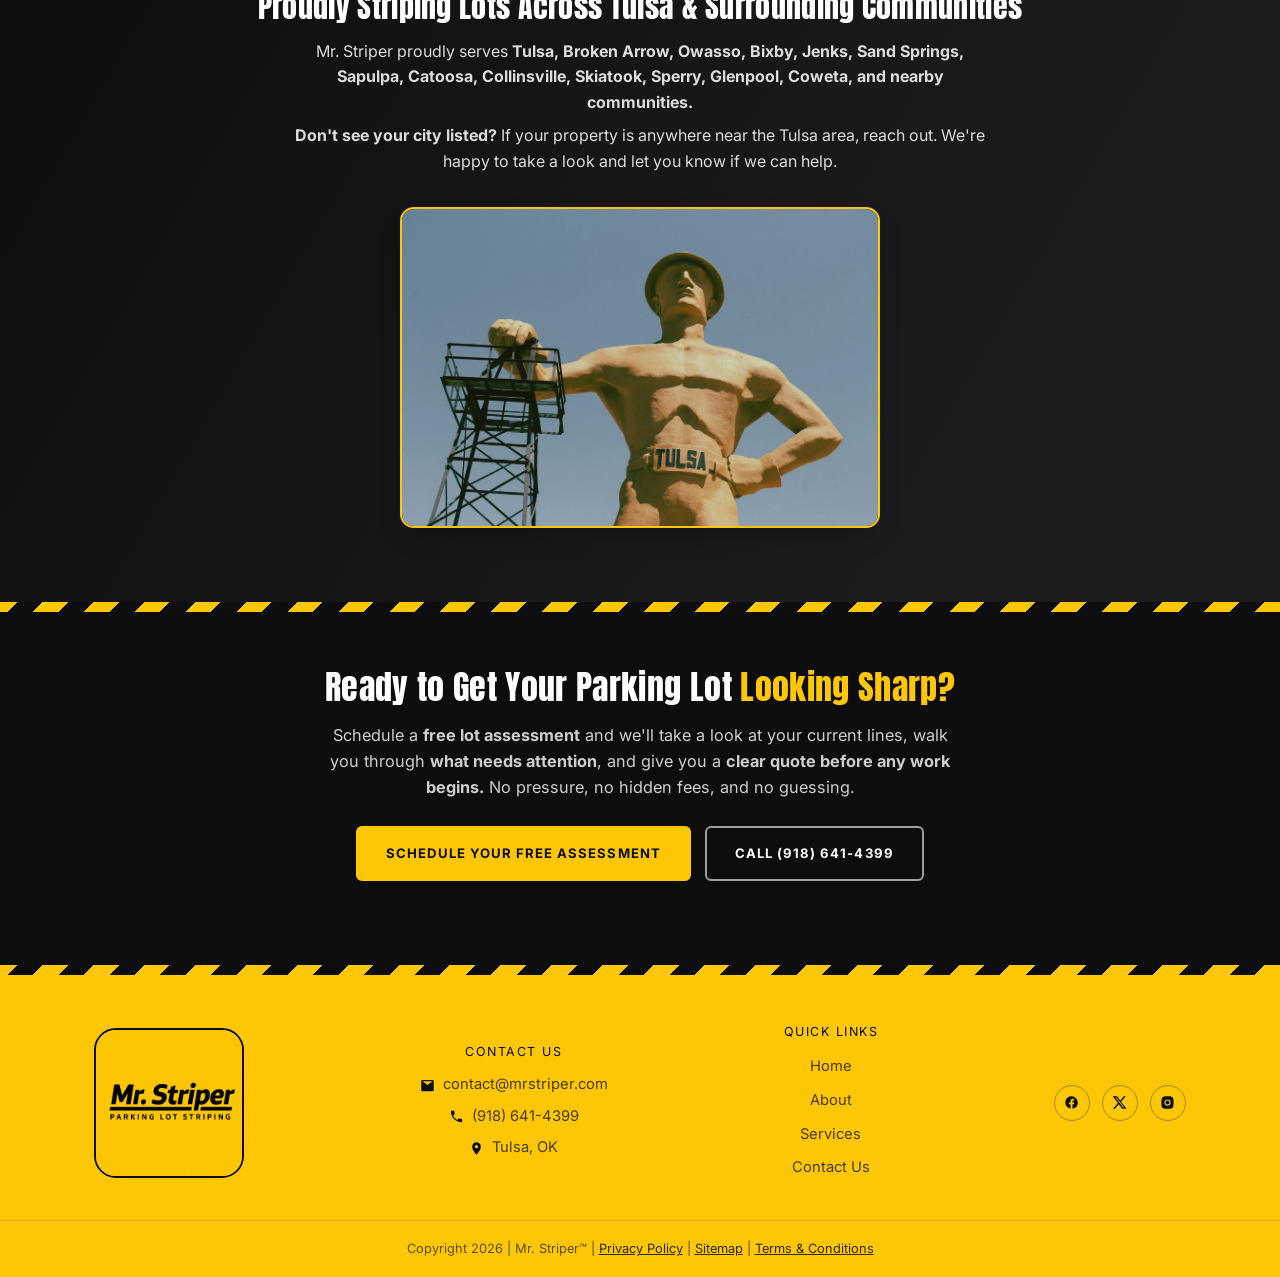
==== commit 4a4176b4: "Add dedicated Contact Us page Moves the quote-request form off the homepage into its own contact.htm" ====
--- a/index.html
+++ b/index.html
@@ -15,7 +15,7 @@
 
 <div class="announcement-bar">
   <div class="wrap">
-    <a href="#contact">🅿️ Need a bid? Click here for a 100% free, no-obligation quote.</a>
+    <a href="contact.html">🅿️ Need a bid? Click here for a 100% free, no-obligation quote.</a>
   </div>
 </div>
 
@@ -27,9 +27,9 @@
 
     <nav class="main-nav" id="mainNav">
       <a href="#hero">Home</a>
-      <a href="#about">About</a>
-      <a href="#services">Services</a>
-      <a href="#contact">Contact Us</a>
+      <a href="about.html">About</a>
+      <a href="services.html">Services</a>
+      <a href="contact.html">Contact Us</a>
     </nav>
 
     <div class="header-actions">
@@ -37,7 +37,7 @@
         <svg viewBox="0 0 24 24"><path d="M6.6 10.8c1.4 2.8 3.8 5.1 6.6 6.6l2.2-2.2c.3-.3.7-.4 1-.2 1.1.4 2.3.6 3.6.6.6 0 1 .4 1 1V20c0 .6-.4 1-1 1C10.9 21 3 13.1 3 3.9c0-.6.4-1 1-1h3.5c.6 0 1 .4 1 1 0 1.2.2 2.4.6 3.5.1.4 0 .8-.3 1l-2.2 2.4z"/></svg>
         <span class="phone-text">(918) 641-4399</span>
       </a>
-      <a class="btn btn-navy" href="#contact">Get a Free Quote</a>
+      <a class="btn btn-navy" href="contact.html">Get a Free Quote</a>
       <button class="nav-toggle" id="navToggle" aria-label="Toggle menu" aria-expanded="false">
         <span></span>
       </button>
@@ -57,7 +57,7 @@
       <p>When the paint fades, nobody can tell where a stall starts or ends. Cars park crooked, accessible spaces disappear, fire lanes go unmarked, and customers notice before you ever do.</p>
       <p><strong>Left alone, it just keeps fading.</strong> A little more every season, until the lot looks abandoned instead of open for business. I'll remeasure the layout, restripe it clean, and make sure it still meets code.</p>
       <div class="cta-row">
-        <a href="#contact" class="btn btn-primary">Get a Free Quote</a>
+        <a href="contact.html" class="btn btn-primary">Get a Free Quote</a>
         <a href="tel:9186414399" class="btn btn-outline-white">Call (918) 641-4399</a>
       </div>
       <p class="hero-trust">Simple quotes &middot; Flexible scheduling &middot; Minimal disruption</p>
@@ -150,7 +150,7 @@
       <p>Once the lines disappear, so does the order in your lot. Accessible stalls that don't read as accessible anymore are an ADA compliance risk. Unmarked fire lanes can block emergency access, and that's on the property owner, not the fire department. Crooked, unclear parking wastes spaces you're already paying for.</p>
       <p><strong>A fresh, code-compliant layout does more than look better. It protects you.</strong></p>
       <div class="cta-row">
-        <a href="#contact" class="btn btn-primary">Get a Free Quote</a>
+        <a href="contact.html" class="btn btn-primary">Get a Free Quote</a>
       </div>
     </div>
   </div>
@@ -166,7 +166,7 @@
       <p>Mr. Striper focuses on existing layouts that need a refresh, from faded parking spaces and curbs to reserved areas and other worn markings.</p>
       <p><strong>We look at the lot first, agree on the work, then get it looking right again.</strong></p>
       <div class="cta-row">
-        <a href="#contact" class="btn btn-navy">Get a Free Quote</a>
+        <a href="contact.html" class="btn btn-navy">Get a Free Quote</a>
       </div>
     </div>
     <div class="split-art">
@@ -418,55 +418,13 @@
     <h2>Ready to Get Your Parking Lot <span class="accent">Looking Sharp?</span></h2>
     <p>Schedule a <strong>free lot assessment</strong> and we'll take a look at your current lines, walk you through <strong>what needs attention</strong>, and give you a <strong>clear quote before any work begins.</strong> No pressure, no hidden fees, and no guessing.</p>
     <div class="cta-row cta-row-center">
-      <a href="#contact" class="btn btn-primary">Schedule Your Free Assessment</a>
+      <a href="contact.html" class="btn btn-primary">Schedule Your Free Assessment</a>
       <a href="tel:9186414399" class="btn btn-outline-white">Call (918) 641-4399</a>
     </div>
   </div>
 </section>
 
 <div class="stripe-divider" aria-hidden="true"></div>
-
-<!-- CONTACT FORM -->
-<section class="section-dark" id="contact">
-  <div class="wrap">
-    <div class="services-head">
-      <div class="eyebrow on-dark">Get In Touch</div>
-      <h2>Get Your Free Parking Lot Quote</h2>
-      <p>Tell us a bit about your property and we'll get back to you with next steps.</p>
-    </div>
-
-    <form class="contact-form" id="contactForm" action="https://api.web3forms.com/submit" method="POST">
-      <input type="hidden" name="access_key" value="REPLACE_WITH_WEB3FORMS_ACCESS_KEY">
-      <input type="hidden" name="subject" value="New Quote Request from Mr. Striper Website">
-      <input type="checkbox" name="botcheck" class="form-honeypot" tabindex="-1" autocomplete="off">
-
-      <div class="form-row">
-        <div class="form-field">
-          <label for="cf-name">Name</label>
-          <input type="text" id="cf-name" name="name" autocomplete="name" required>
-        </div>
-        <div class="form-field">
-          <label for="cf-phone">Phone</label>
-          <input type="tel" id="cf-phone" name="phone" autocomplete="tel" required>
-        </div>
-      </div>
-
-      <div class="form-field">
-        <label for="cf-email">Email</label>
-        <input type="email" id="cf-email" name="email" autocomplete="email" required>
-      </div>
-
-      <div class="form-field">
-        <label for="cf-message">Tell us about your property</label>
-        <textarea id="cf-message" name="message" rows="5" required></textarea>
-      </div>
-
-      <button type="submit" class="btn btn-primary" id="contactSubmitBtn">Send My Free Quote Request</button>
-
-      <p class="form-status" id="formStatus" role="status" aria-live="polite"></p>
-    </form>
-  </div>
-</section>
 
 <!-- FOOTER -->
 <footer class="site-footer">
@@ -497,9 +455,9 @@
       <h4>Quick Links</h4>
       <ul>
         <li><a href="#hero">Home</a></li>
-        <li><a href="#about">About</a></li>
-        <li><a href="#services">Services</a></li>
-        <li><a href="#contact">Contact Us</a></li>
+        <li><a href="about.html">About</a></li>
+        <li><a href="services.html">Services</a></li>
+        <li><a href="contact.html">Contact Us</a></li>
       </ul>
     </div>
 
--- a/styles.css
+++ b/styles.css
@@ -34,8 +34,7 @@
 
 #hero,
 #about,
-#services,
-#contact {
+#services {
   scroll-margin-top: 79px;
 }
 
@@ -387,6 +386,101 @@
   top: 7px;
 }
 
+/* ---------- Page hero (interior pages) ---------- */
+.page-hero {
+  background: var(--black);
+  padding: 72px 0 64px;
+  text-align: center;
+}
+
+.page-hero .eyebrow {
+  justify-content: center;
+}
+
+.page-hero h1 {
+  color: var(--white);
+  font-size: 2.6rem;
+  max-width: 760px;
+  margin: 0 auto 18px;
+}
+
+.page-hero p {
+  color: rgba(255, 255, 255, 0.78);
+  max-width: 620px;
+  margin: 0 auto 14px;
+  font-size: 1.02rem;
+}
+
+.page-hero p:last-child {
+  margin-bottom: 0;
+}
+
+/* ---------- Service detail sections ---------- */
+.service-feature-list {
+  list-style: none;
+  margin: 22px 0 0;
+  padding: 0;
+  display: flex;
+  flex-direction: column;
+  gap: 11px;
+}
+
+.service-feature-list li {
+  display: flex;
+  align-items: flex-start;
+  gap: 10px;
+  font-family: var(--font-body);
+  font-size: 0.98rem;
+  line-height: 1.4;
+}
+
+.service-feature-list svg {
+  width: 18px;
+  height: 18px;
+  stroke: var(--yellow-deep);
+  flex-shrink: 0;
+  margin-top: 2px;
+}
+
+.section-dark .service-feature-list svg {
+  stroke: var(--yellow);
+}
+
+.service-faq {
+  margin-top: 26px;
+  padding: 16px 20px;
+  border-left: 3px solid var(--yellow);
+  background: rgba(13, 13, 13, 0.04);
+  border-radius: 0 8px 8px 0;
+}
+
+.section-dark .service-faq {
+  background: rgba(255, 255, 255, 0.05);
+}
+
+.service-faq .service-faq-q {
+  font-family: var(--font-body);
+  font-weight: 700;
+  font-size: 0.95rem;
+  color: var(--black);
+  margin: 0 0 6px;
+}
+
+.section-dark .service-faq .service-faq-q {
+  color: var(--white);
+}
+
+.service-faq .service-faq-a {
+  font-family: var(--font-body);
+  font-size: 0.92rem;
+  color: var(--gray-mid);
+  margin: 0;
+}
+
+.section-dark .service-faq .service-faq-a {
+  color: rgba(255, 255, 255, 0.75);
+}
+
 /* ---------- Hero ---------- */
 .hero {
   position: relative;
@@ -562,8 +656,7 @@
   color: var(--white);
 }
 
-.section-dark .split-copy h2,
-#about-what .split-copy h2 {
+.split-copy h2 {
   font-size: 2.1rem;
 }
 
@@ -1075,14 +1168,93 @@
   justify-content: center;
 }
 
-/* ---------- Contact form ---------- */
-#contact.section-dark {
-  padding-bottom: 72px;
+.contact-layout {
+  display: grid;
+  grid-template-columns: 1.3fr 1fr;
+  gap: 56px;
+  align-items: start;
 }
 
 .contact-form {
   max-width: 640px;
-  margin: 0 auto;
+  margin: 0;
+}
+
+.contact-details {
+  display: flex;
+  flex-direction: column;
+  gap: 32px;
+}
+
+.contact-details-block h3 {
+  font-family: var(--font-body);
+  font-weight: 800;
+  font-size: 0.9rem;
+  letter-spacing: 0.06em;
+  text-transform: uppercase;
+  color: var(--black);
+  margin-bottom: 14px;
+}
+
+.contact-details-list {
+  list-style: none;
+  margin: 0;
+  padding: 0;
+  display: flex;
+  flex-direction: column;
+  gap: 10px;
+}
+
+.contact-details-list li {
+  display: flex;
+  align-items: center;
+  gap: 10px;
+  font-size: 0.98rem;
+}
+
+.contact-details-list svg {
+  width: 18px;
+  height: 18px;
+  fill: var(--black);
+  flex-shrink: 0;
+}
+
+.contact-hours-list {
+  list-style: none;
+  margin: 0;
+  padding: 0;
+  display: flex;
+  flex-direction: column;
+  gap: 8px;
+}
+
+.contact-hours-list li {
+  display: flex;
+  justify-content: space-between;
+  gap: 12px;
+  font-size: 0.92rem;
+  padding-bottom: 8px;
+  border-bottom: 1px solid var(--border-soft);
+}
+
+.contact-hours-list li:last-child {
+  border-bottom: none;
+  padding-bottom: 0;
+}
+
+.contact-hours-list li span:first-child {
+  font-weight: 700;
+  color: var(--black);
+}
+
+.contact-hours-list li span:last-child {
+  color: var(--gray-mid);
+}
+
+.contact-service-area {
+  font-size: 0.92rem;
+  color: var(--gray-mid);
+  margin: 0;
 }
 
 .form-row {
@@ -1102,7 +1274,7 @@
   font-size: 0.8rem;
   letter-spacing: 0.04em;
   text-transform: uppercase;
-  color: rgba(255, 255, 255, 0.85);
+  color: var(--black);
   margin-bottom: 8px;
 }
 
@@ -1113,7 +1285,7 @@
   font-size: 0.98rem;
   color: var(--ink);
   background: var(--white);
-  border: 2px solid transparent;
+  border: 2px solid var(--border-soft);
   border-radius: 6px;
   padding: 12px 14px;
   transition: border-color 0.15s ease, box-shadow 0.15s ease;
@@ -1154,11 +1326,11 @@
 }
 
 .form-status-success {
-  color: var(--yellow);
+  color: var(--yellow-deep);
 }
 
 .form-status-error {
-  color: #ff8a80;
+  color: var(--red);
 }
 
 /* ---------- Footer ---------- */
@@ -1289,8 +1461,17 @@
 /* ---------- Responsive ---------- */
 @media (max-width: 900px) {
   .hero-grid,
-  .split {
+  .split,
+  .contact-layout {
     grid-template-columns: 1fr;
+  }
+
+  .contact-layout {
+    gap: 40px;
+  }
+
+  .contact-form {
+    max-width: none;
   }
 
   .split.reverse .split-art,
@@ -1304,7 +1485,8 @@
     grid-template-columns: repeat(2, 1fr);
   }
 
-  .hero h1 {
+  .hero h1,
+  .page-hero h1 {
     font-size: 2.3rem;
   }
 
@@ -1375,7 +1557,8 @@
     text-align: center;
   }
 
-  .hero h1 {
+  .hero h1,
+  .page-hero h1 {
     font-size: 1.9rem;
   }
 }
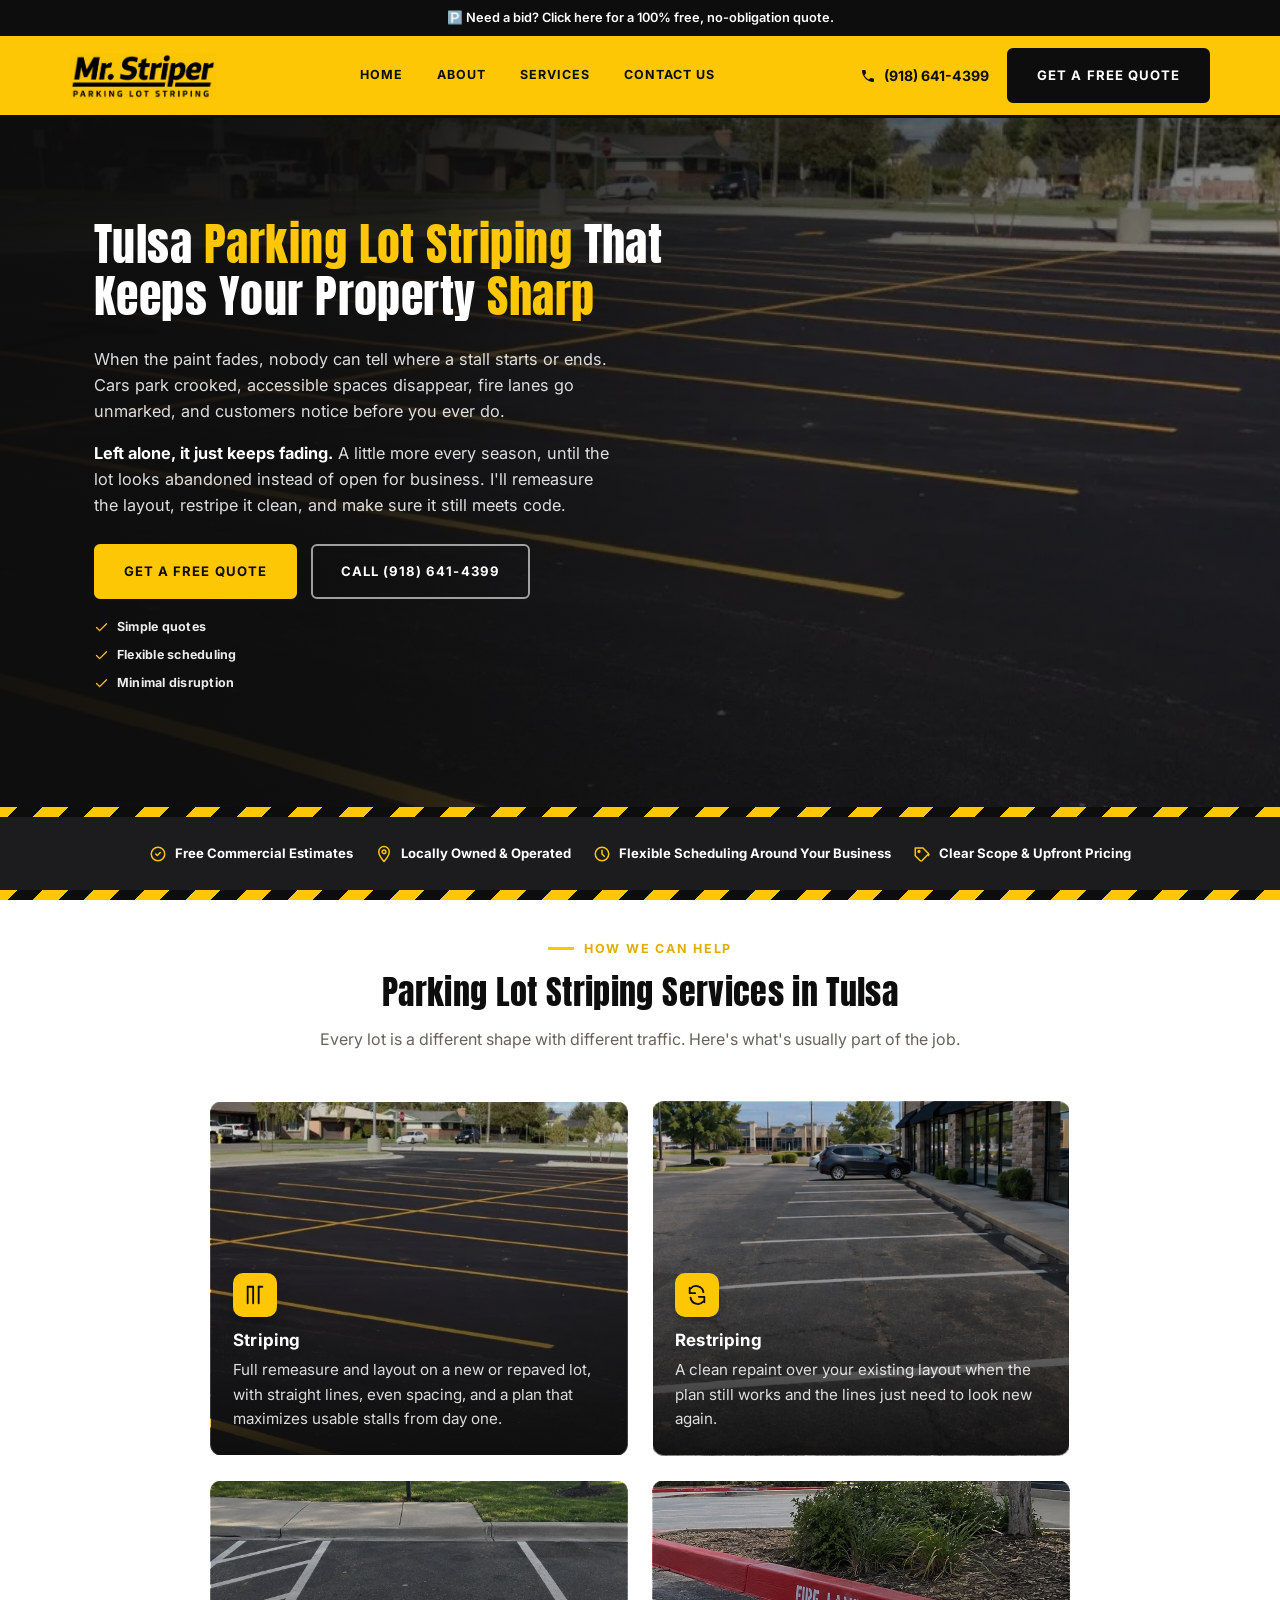
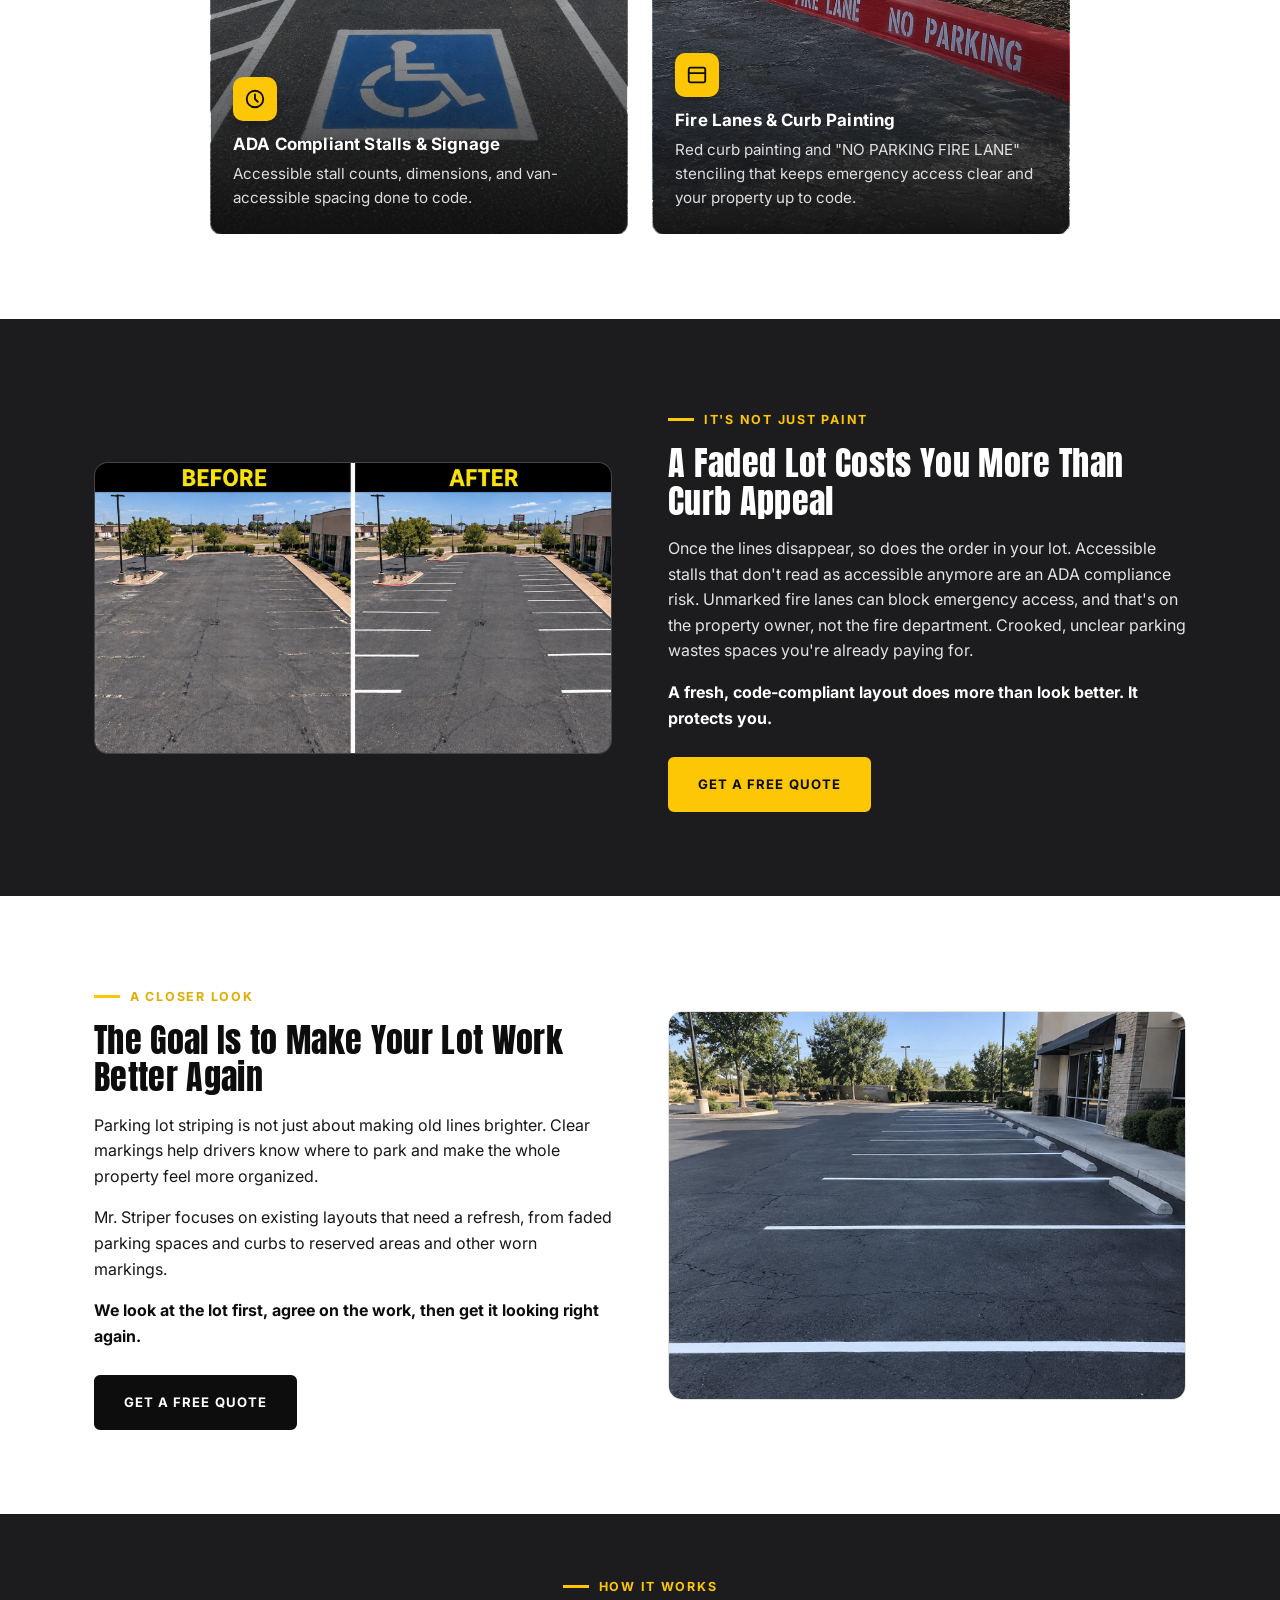
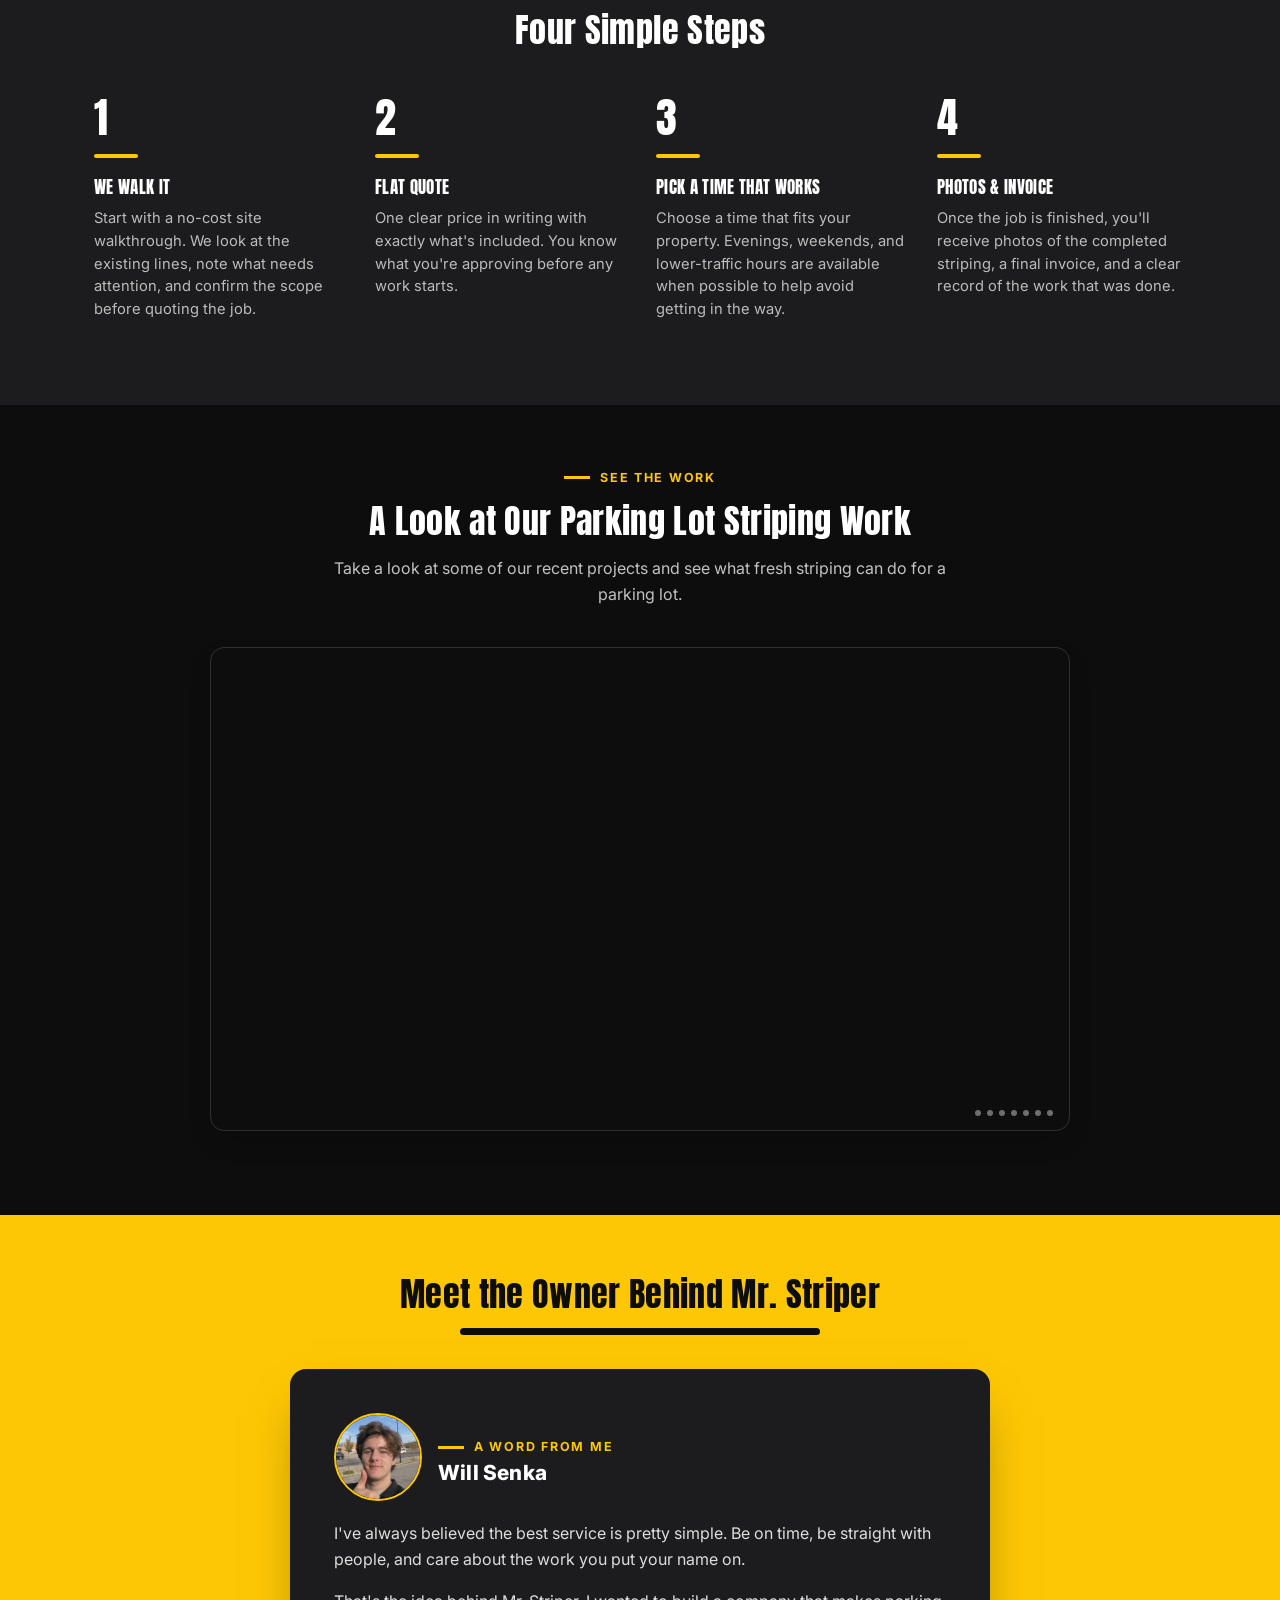
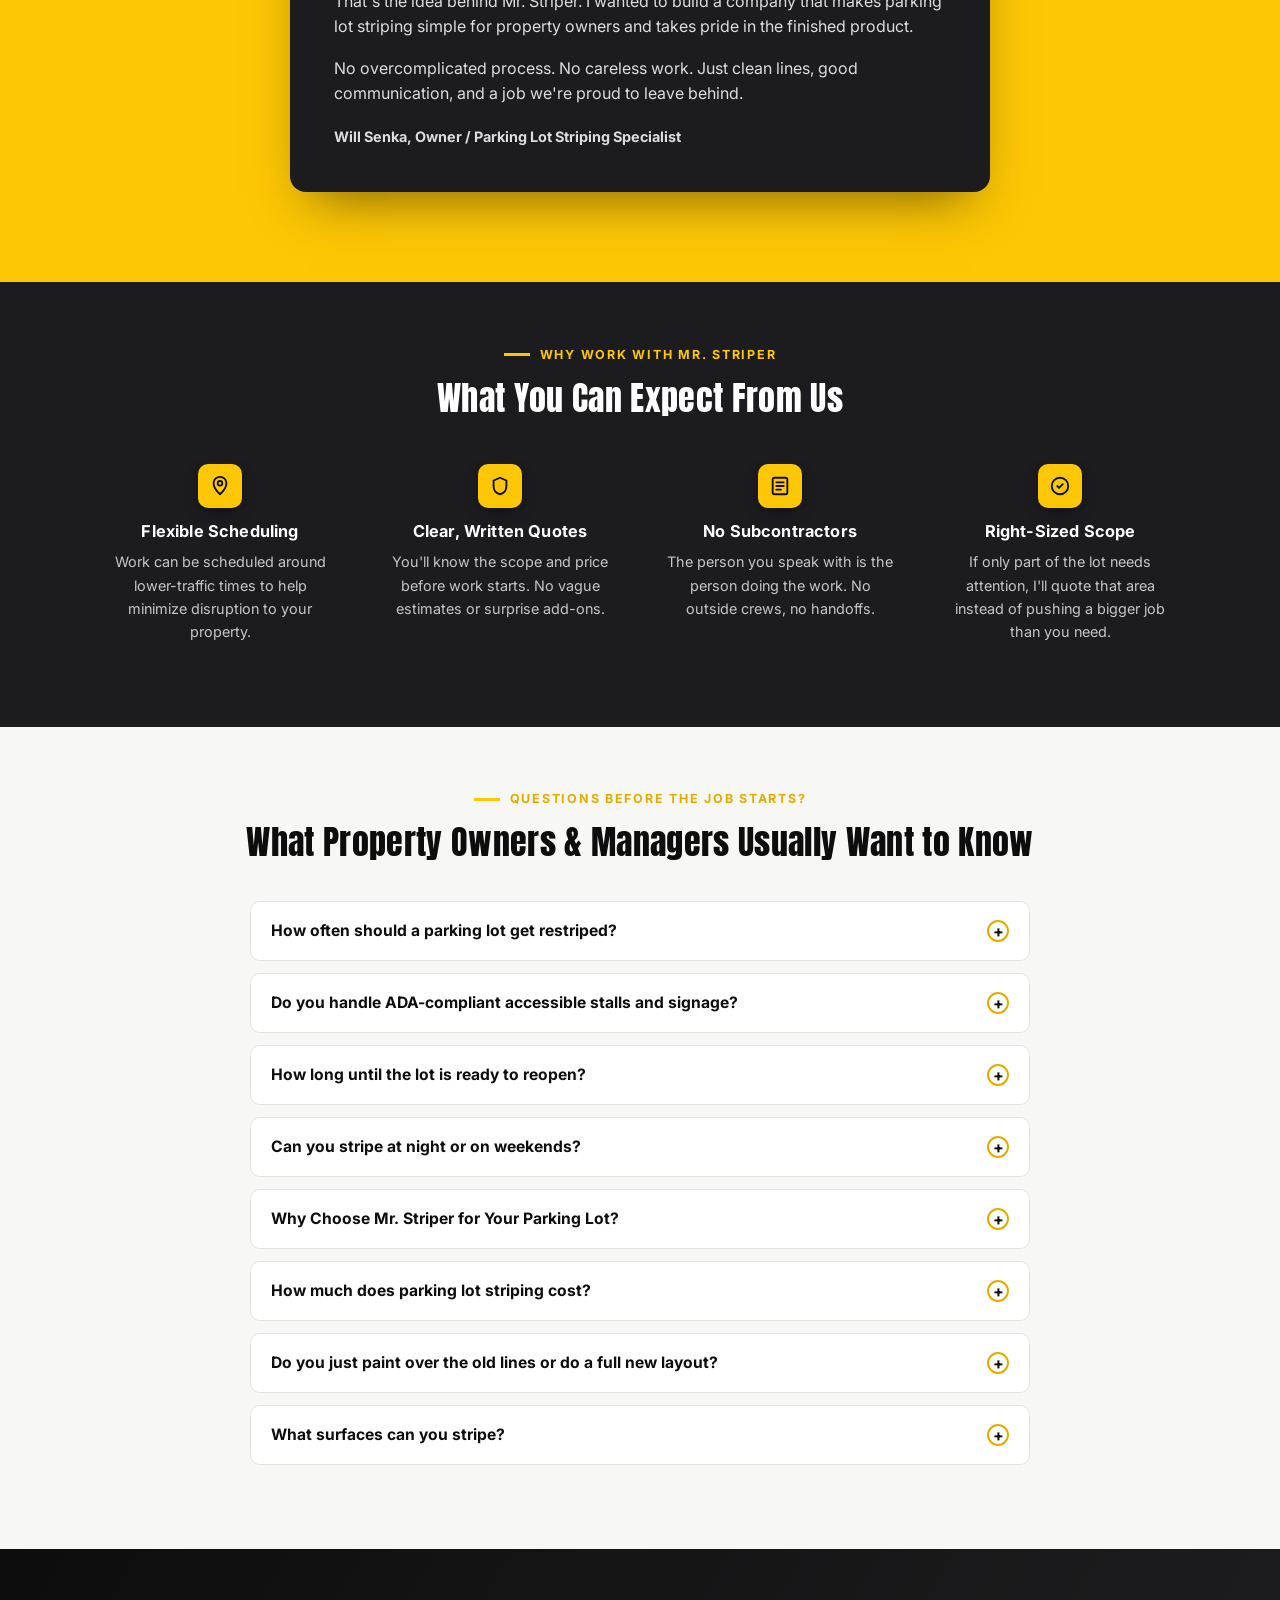
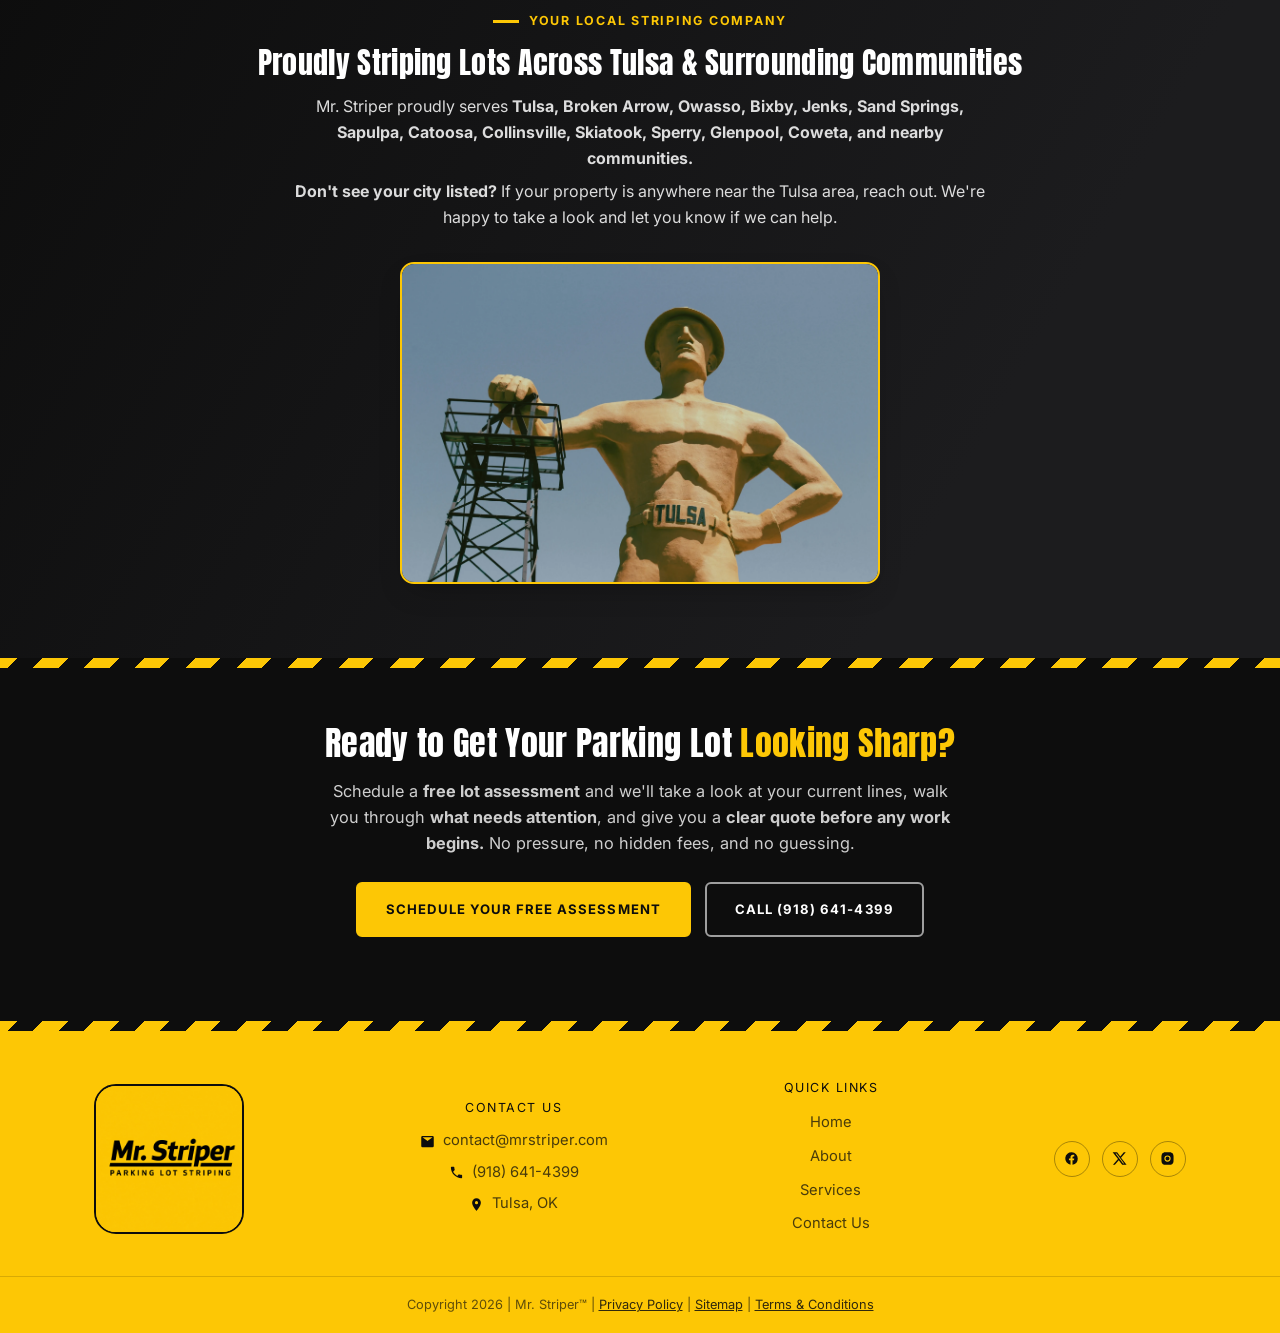
==== commit 7f551427: "Convert hero trust line to stacked checkmark list Replace the single-line dot-separated trust text w" ====
--- a/index.html
+++ b/index.html
@@ -60,7 +60,11 @@
         <a href="contact.html" class="btn btn-primary">Get a Free Quote</a>
         <a href="tel:9186414399" class="btn btn-outline-white">Call (918) 641-4399</a>
       </div>
-      <p class="hero-trust">Simple quotes &middot; Flexible scheduling &middot; Minimal disruption</p>
+      <ul class="hero-trust">
+        <li><svg viewBox="0 0 24 24" fill="none" stroke-width="2" stroke-linecap="round" stroke-linejoin="round"><path d="M20 6L9 17l-5-5"/></svg>Simple quotes</li>
+        <li><svg viewBox="0 0 24 24" fill="none" stroke-width="2" stroke-linecap="round" stroke-linejoin="round"><path d="M20 6L9 17l-5-5"/></svg>Flexible scheduling</li>
+        <li><svg viewBox="0 0 24 24" fill="none" stroke-width="2" stroke-linecap="round" stroke-linejoin="round"><path d="M20 6L9 17l-5-5"/></svg>Minimal disruption</li>
+      </ul>
     </div>
   </div>
 </section>
--- a/styles.css
+++ b/styles.css
@@ -542,12 +542,30 @@
 }
 
 .hero .hero-trust {
+  list-style: none;
   margin: 18px 0 0;
+  padding: 0;
+  display: flex;
+  flex-direction: column;
+  gap: 8px;
+}
+
+.hero .hero-trust li {
+  display: flex;
+  align-items: center;
+  gap: 8px;
   font-family: var(--font-body);
   font-weight: 700;
   font-size: 0.78rem;
   letter-spacing: 0.02em;
   color: rgba(255, 255, 255, 0.92);
+}
+
+.hero .hero-trust svg {
+  width: 15px;
+  height: 15px;
+  stroke: var(--yellow);
+  flex-shrink: 0;
 }
 
 /* ---------- Alternating content sections ---------- */
